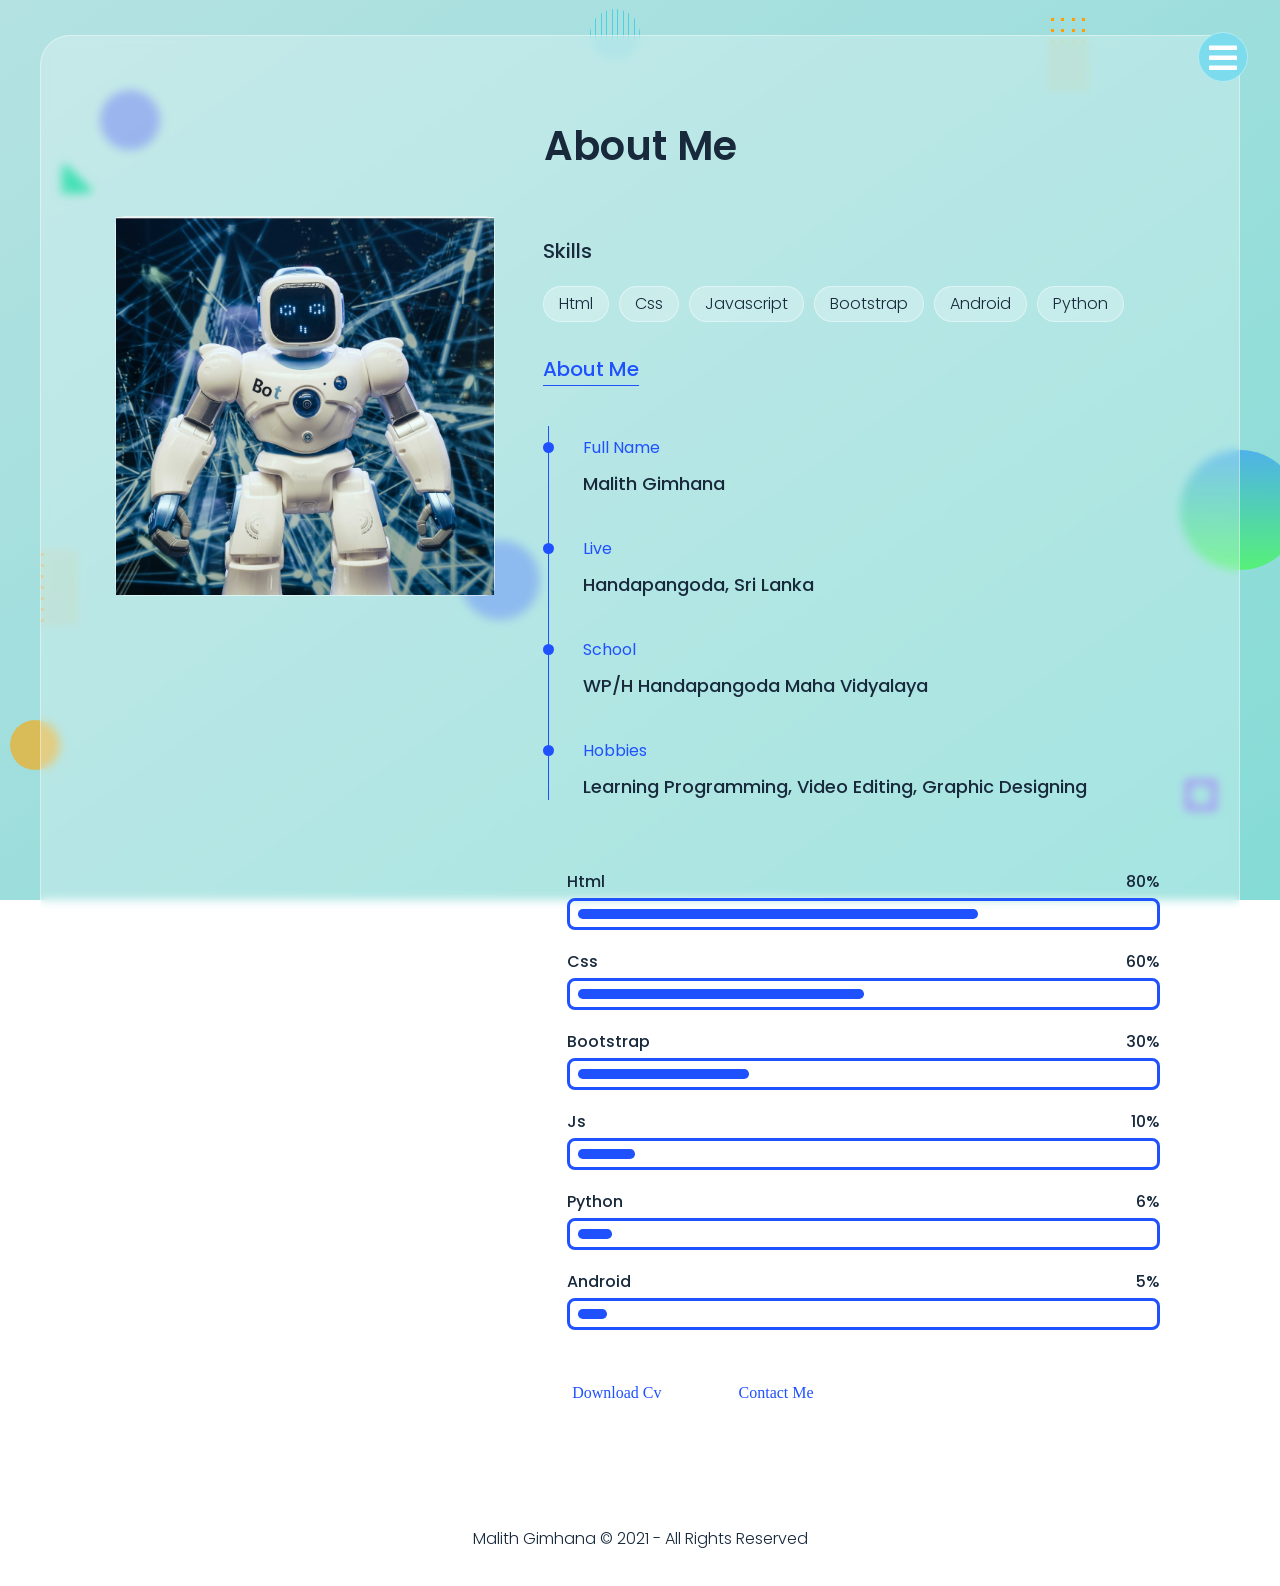
==== about.html @ 2bfb600c "Add files via upload" ====
<!DOCTYPE html>
<html lang="en">
<head>
  <title> Malith Gimhana </title>
  <meta charset="utf-8">
  <meta name="viewport" content="width=device-width, initial-scale=1">
  <link rel="stylesheet" href="css/font-awesome.css">
  <link rel="stylesheet" href="css/style.min.css">
  <link rel="stylesheet" href="https://pro.fontawesome.com/releases/v5.10.0/css/all.css" integrity="sha384-AYmEC3Yw5cVb3ZcuHtOA93w35dYTsvhLPVnYs9eStHfGJvOvKxVfELGroGkvsg+p" crossorigin="anonymous"/>
  <link rel="icon" type="image/png" href="img/favicon.png">


  

</head>
<body>


  <!---Page Loader Start-->
  <div class="page-loader">
    <div></div>
    <div></div>
    <div></div>
  </div>
  <!---Page Loader End-->


  <!---Background Circles Start-->
  <div class="bg-circles">
    <div class="circle-1"></div>
    <div class="circle-2"></div>
    <div class="circle-3"></div>
    <div class="circle-4"></div>
  </div>
  <!---Background Circles End-->
  <!---effects wrap start-->
  <div class="effect-wrap">
    <div class="effect effect-1"></div>
    <div class="effect effect-2">
      <div></div><div></div><div></div><div></div><div></div><div></div><div></div><div></div><div></div><div></div><div></div><div></div><div></div><div></div><div></div><div></div><div></div><div></div><div></div><div></div><div></div><div></div><div></div><div></div><div></div><div></div><div></div><div></div>
    </div>
    <div class="effect effect-3"></div>
    <div class="effect effect-4"></div>
    <div class="effect effect-5">
      <div></div><div></div><div></div><div></div><div></div>
      <div></div><div></div><div></div><div></div><div></div>
    </div>
    <div class="effect effect-6">
      <div></div><div></div><div></div><div></div><div></div><div></div><div></div><div></div><div></div><div></div><div></div><div></div><div></div><div></div><div></div><div></div><div></div><div></div><div></div><div></div><div></div><div></div><div></div><div></div><div></div><div></div><div></div><div></div>
    </div>
  </div>
  <!---effects wrap end-->


  <!----Overlay Start--
  <div class="overlay">

  </div>
    --Overlay End-->

  <!----Main Start ----->
  <div class="main hidden">

    <!--Header Start-->
    <header>
      <div id="menu" class="fas fa-bars"></div>

      <nav class="navbar navi">
        <a href="index.html">home</a>
        <a href="about.html">about</a>
        <a href="portfolio.html">portfolio</a>
        <a href="contact.html">contact</a>
    </nav>


  </header>

    <!--Header End--

    <div id="sideNav">
      <nav>
          <ul>
              <li><a href="#home">Home</a></li>
              <li><a href="#about">About</a></li>
              <li><a href="#portofolio">Portfolio</a></li>  
              <li><a href="#contact">Contact</a></li>
          </ul>
      </nav>
  </div>
  <div id="menuBtn">
      <img src="img/menu.png" id="menu">
  </div>
    


    <!---About Section Start-->
    <section class="about-section sec-padding active" id="about">
      <div class="container">
        <div class="row">
          <div class="section-title">
            <h2>about me</h2>
          </div>
        </div>
        <div class="row">
          <div class="about-img">
            <div class="img-box">
              <img src="img/bot.png" alt="about img">
            </div>
          </div>
          <div class="about-text">
          
            <h3>skills</h3>
            <div class="skills">
              <div class="skills-item">html</div>
              <div class="skills-item">css</div>
              <div class="skills-item">javascript</div>
              <div class="skills-item">bootstrap</div>
              <div class="skills-item">android</div>
              <div class="skills-item">python</div>
            </div>

             <div class="about-tabs">
               <button type="button" class="tab-item active" data-target="#education">about me</button>

             </div>

             <!--Education Start-->
             <div class="tab-content active" id="education">
               <div class="timeline">
                 <div class="timeline-item">
                   <span class="date">Full Name</span>
                   <h4>Malith Gimhana</h4>
                 </div>
                 <div class="timeline-item">
                  <span class="date">Live</span>
                  <h4>Handapangoda, Sri Lanka</h4>
                </div>
                <div class="timeline-item">
                  <span class="date">School</span>
                  <h4>WP/H Handapangoda Maha Vidyalaya</h4>
                </div>
                <div class="timeline-item">
                  <span class="date">Hobbies</span>
                  <h4>Learning Programming, Video Editing, Graphic Designing</h4>
                </div>
                </div>
              </div>
             <!--Education End-->

             <!--Experience Start-->
             <div class="tab-content active" id="experience">
             
              <div class="row">
                <div class="progress">
                  <h3> html <span>80%</span></h3> 
                  <div class="bar"><span></span></div>
               </div>
               <div class="progress">
                   <h3> css <span>60%</span></h3> 
                   <div class="bar"><span></span></div>
               </div>
               <div class="progress">
                <h3> bootstrap <span>30%</span></h3> 
                <div class="bar"><span></span></div>
               </div>
               <div class="progress">
                   <h3> js <span>10%</span></h3> 
                   <div class="bar"><span></span></div>
               </div>
               <div class="progress">
                   <h3> python <span>6%</span></h3> 
                   <div class="bar"><span></span></div>
               </div>
               <div class="progress">
                   <h3> android <span>5%</span></h3> 
                   <div class="bar"><span></span></div>
               </div>
              </div>
            
             </div>
             <!--Experience End-->

             <a href="cv.pdf" target="_blank" class="btn">download cv</a>
             <a href="contact.html" class="btn link-item">contact me</a>

          </div>
        </div>
      </div>
    </section>
    <!---About Section End-->

    <p class="copyright"><a href="https://malithgimhana.tk/">Malith Gimhana</a> © 2021 - All Rights Reserved</p>
  </div>
  
  <!----Main End-->




  <script src="https://code.jquery.com/jquery-3.6.0.js" integrity="sha256-H+K7U5CnXl1h5ywQfKtSj8PCmoN9aaq30gDh27Xc0jk=" crossorigin="anonymous"></script>

  <script type="text/javascript">
    $(document).ready(function(){
      $('.list').click(function(){
        const value = $(this).attr('data-filter');
        if (value == 'all'){
          $('.portofolio-item').show('1000');
        }
        else{
          $('.portofolio-item').not('.'+value).hide('1000')
          $('.portofolio-item').filter('.'+value).show('1000')
        }
      })
      // add active class on selected item
      $('.list').click(function(){
        $(this).addClass('active').siblings().removeClass('active')
      })



    })



    $(document).ready(function(){

$('#menu').click(function(){
    $(this).toggleClass('fa-times');
    $('.navbar').toggleClass('nav-toggle');
});

$(window).on('scroll load',function(){
  $('#menu').removeClass('fa-times');
  $('.navbar').removeClass('nav-toggle');
});



});
  </script>


  
<script src="js/about.min.js"></script>

 <!------------Smooth Scroll js------------>

 <script src="js/smooth-scroll.js"></script>

 <script>
     var scroll = new SmoothScroll('a[href*="#"]');
 </script>
 <script language=JavaScript>
        
  var message="Function Disabled!";
  ///////////////////////////////////
  function clickIE4(){
  if (event.button==2){
  alert(message);
  return false;
  }
  }
  function clickNS4(e){
  if (document.layers||document.getElementById&&!document.all){
  if (e.which==2||e.which==3){
  alert(message);
  return false;
  }
  }
  }
  if (document.layers){
  document.captureEvents(Event.MOUSEDOWN);
  document.onmousedown=clickNS4;
  }
  else if (document.all&&!document.getElementById){
  document.onmousedown=clickIE4;
  }
  document.oncontextmenu=new Function("alert(message);return false")
  // ->
  </script>

</body>
</html>
---- css/style.min.css ----
@import 'style.css';
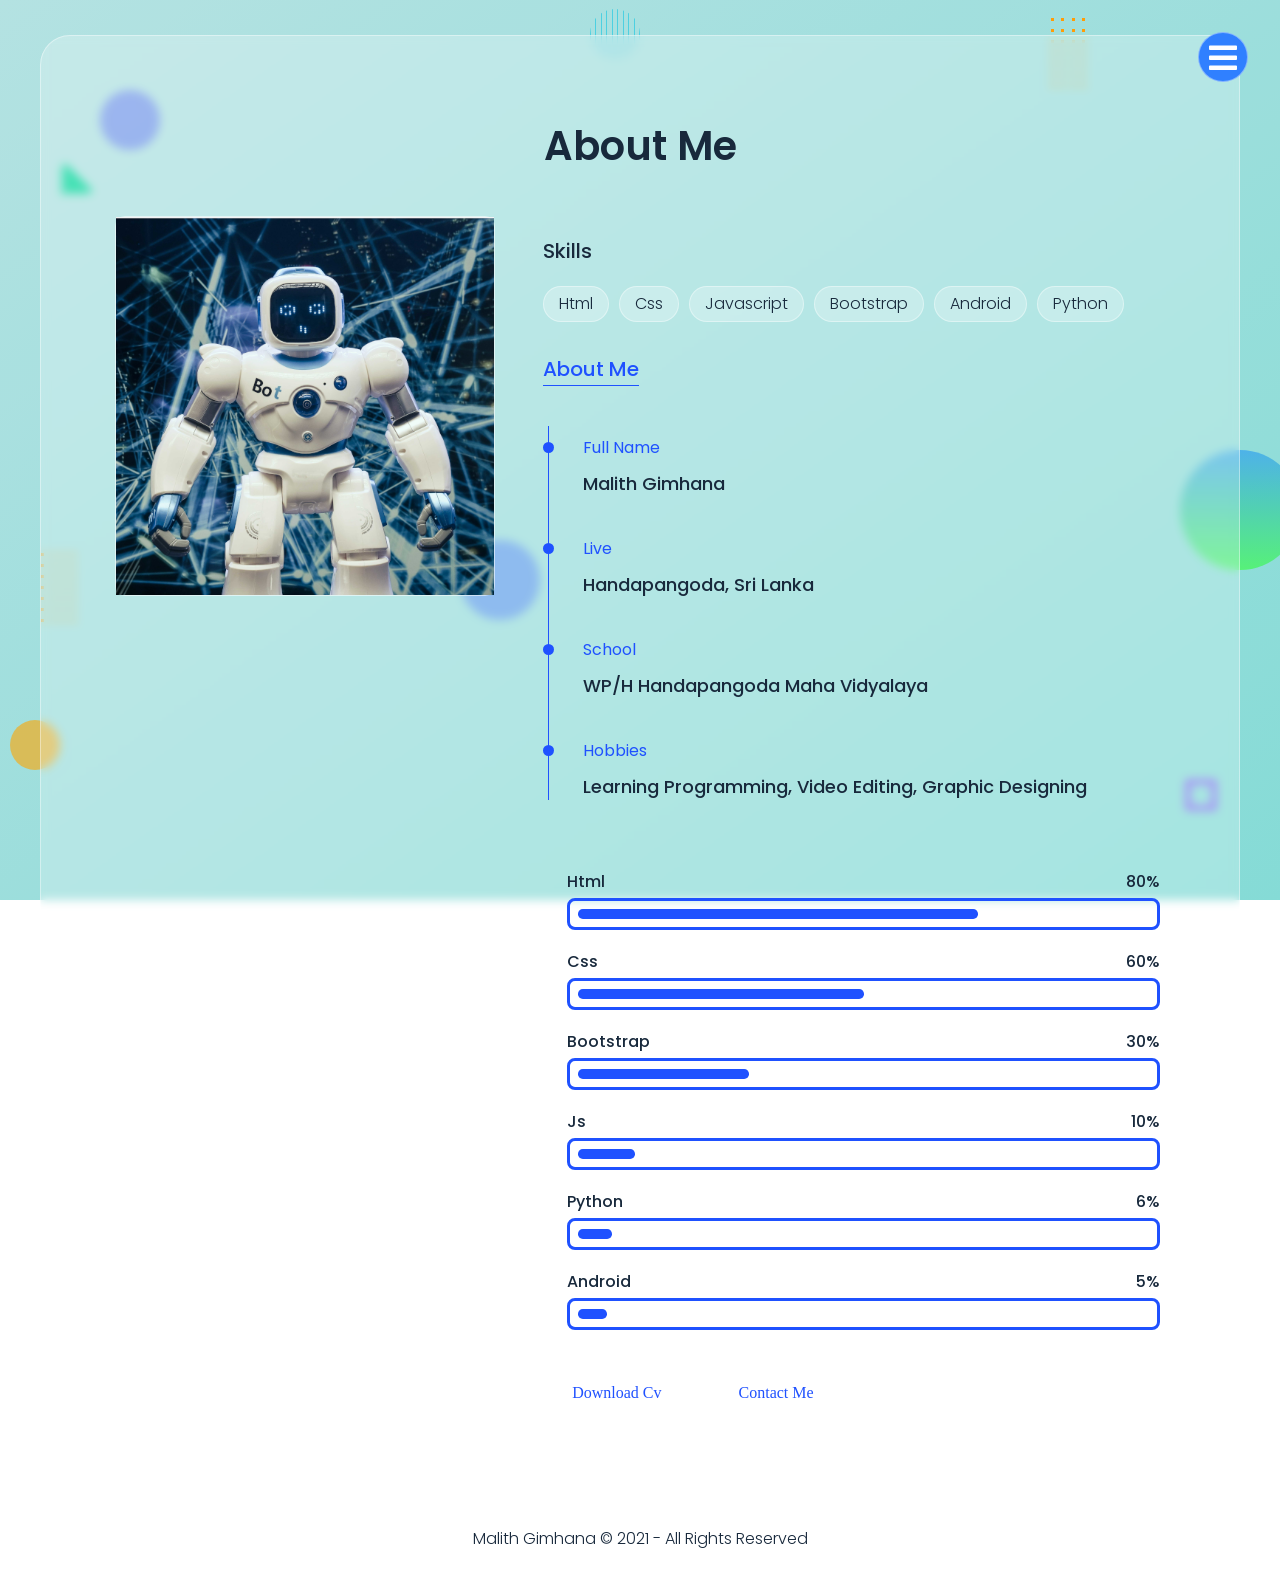
==== commit 91582df3: "Add files via upload" ====
--- a/about.html
+++ b/about.html
@@ -16,227 +16,16 @@
 <body>
 
 
-  <!---Page Loader Start-->
-  <div class="page-loader">
-    <div></div>
-    <div></div>
-    <div></div>
-  </div>
-  <!---Page Loader End-->
-
-
-  <!---Background Circles Start-->
-  <div class="bg-circles">
-    <div class="circle-1"></div>
-    <div class="circle-2"></div>
-    <div class="circle-3"></div>
-    <div class="circle-4"></div>
-  </div>
-  <!---Background Circles End-->
-  <!---effects wrap start-->
-  <div class="effect-wrap">
-    <div class="effect effect-1"></div>
-    <div class="effect effect-2">
-      <div></div><div></div><div></div><div></div><div></div><div></div><div></div><div></div><div></div><div></div><div></div><div></div><div></div><div></div><div></div><div></div><div></div><div></div><div></div><div></div><div></div><div></div><div></div><div></div><div></div><div></div><div></div><div></div>
-    </div>
-    <div class="effect effect-3"></div>
-    <div class="effect effect-4"></div>
-    <div class="effect effect-5">
-      <div></div><div></div><div></div><div></div><div></div>
-      <div></div><div></div><div></div><div></div><div></div>
-    </div>
-    <div class="effect effect-6">
-      <div></div><div></div><div></div><div></div><div></div><div></div><div></div><div></div><div></div><div></div><div></div><div></div><div></div><div></div><div></div><div></div><div></div><div></div><div></div><div></div><div></div><div></div><div></div><div></div><div></div><div></div><div></div><div></div>
-    </div>
-  </div>
-  <!---effects wrap end-->
-
-
-  <!----Overlay Start--
-  <div class="overlay">
-
-  </div>
-    --Overlay End-->
-
-  <!----Main Start ----->
-  <div class="main hidden">
-
-    <!--Header Start-->
-    <header>
-      <div id="menu" class="fas fa-bars"></div>
-
-      <nav class="navbar navi">
-        <a href="index.html">home</a>
-        <a href="about.html">about</a>
-        <a href="portfolio.html">portfolio</a>
-        <a href="contact.html">contact</a>
-    </nav>
-
-
-  </header>
-
-    <!--Header End--
-
-    <div id="sideNav">
-      <nav>
-          <ul>
-              <li><a href="#home">Home</a></li>
-              <li><a href="#about">About</a></li>
-              <li><a href="#portofolio">Portfolio</a></li>  
-              <li><a href="#contact">Contact</a></li>
-          </ul>
-      </nav>
-  </div>
-  <div id="menuBtn">
-      <img src="img/menu.png" id="menu">
-  </div>
-    
-
-
-    <!---About Section Start-->
-    <section class="about-section sec-padding active" id="about">
-      <div class="container">
-        <div class="row">
-          <div class="section-title">
-            <h2>about me</h2>
-          </div>
-        </div>
-        <div class="row">
-          <div class="about-img">
-            <div class="img-box">
-              <img src="img/bot.png" alt="about img">
-            </div>
-          </div>
-          <div class="about-text">
-          
-            <h3>skills</h3>
-            <div class="skills">
-              <div class="skills-item">html</div>
-              <div class="skills-item">css</div>
-              <div class="skills-item">javascript</div>
-              <div class="skills-item">bootstrap</div>
-              <div class="skills-item">android</div>
-              <div class="skills-item">python</div>
-            </div>
-
-             <div class="about-tabs">
-               <button type="button" class="tab-item active" data-target="#education">about me</button>
-
-             </div>
-
-             <!--Education Start-->
-             <div class="tab-content active" id="education">
-               <div class="timeline">
-                 <div class="timeline-item">
-                   <span class="date">Full Name</span>
-                   <h4>Malith Gimhana</h4>
-                 </div>
-                 <div class="timeline-item">
-                  <span class="date">Live</span>
-                  <h4>Handapangoda, Sri Lanka</h4>
-                </div>
-                <div class="timeline-item">
-                  <span class="date">School</span>
-                  <h4>WP/H Handapangoda Maha Vidyalaya</h4>
-                </div>
-                <div class="timeline-item">
-                  <span class="date">Hobbies</span>
-                  <h4>Learning Programming, Video Editing, Graphic Designing</h4>
-                </div>
-                </div>
-              </div>
-             <!--Education End-->
-
-             <!--Experience Start-->
-             <div class="tab-content active" id="experience">
-             
-              <div class="row">
-                <div class="progress">
-                  <h3> html <span>80%</span></h3> 
-                  <div class="bar"><span></span></div>
-               </div>
-               <div class="progress">
-                   <h3> css <span>60%</span></h3> 
-                   <div class="bar"><span></span></div>
-               </div>
-               <div class="progress">
-                <h3> bootstrap <span>30%</span></h3> 
-                <div class="bar"><span></span></div>
-               </div>
-               <div class="progress">
-                   <h3> js <span>10%</span></h3> 
-                   <div class="bar"><span></span></div>
-               </div>
-               <div class="progress">
-                   <h3> python <span>6%</span></h3> 
-                   <div class="bar"><span></span></div>
-               </div>
-               <div class="progress">
-                   <h3> android <span>5%</span></h3> 
-                   <div class="bar"><span></span></div>
-               </div>
-              </div>
-            
-             </div>
-             <!--Experience End-->
-
-             <a href="cv.pdf" target="_blank" class="btn">download cv</a>
-             <a href="contact.html" class="btn link-item">contact me</a>
-
-          </div>
-        </div>
-      </div>
-    </section>
-    <!---About Section End-->
-
-    <p class="copyright"><a href="https://malithgimhana.tk/">Malith Gimhana</a> © 2021 - All Rights Reserved</p>
-  </div>
-  
-  <!----Main End-->
-
-
-
+  <script language="javascript">document.write( unescape( '%3C%21%2D%2D%2D%50%61%67%65%20%4C%6F%61%64%65%72%20%53%74%61%72%74%2D%2D%3E%0A%20%20%3C%64%69%76%20%63%6C%61%73%73%3D%22%70%61%67%65%2D%6C%6F%61%64%65%72%22%3E%0A%20%20%20%20%3C%64%69%76%3E%3C%2F%64%69%76%3E%0A%20%20%20%20%3C%64%69%76%3E%3C%2F%64%69%76%3E%0A%20%20%20%20%3C%64%69%76%3E%3C%2F%64%69%76%3E%0A%20%20%3C%2F%64%69%76%3E%0A%20%20%3C%21%2D%2D%2D%50%61%67%65%20%4C%6F%61%64%65%72%20%45%6E%64%2D%2D%3E%0A%0A%0A%20%20%3C%21%2D%2D%2D%42%61%63%6B%67%72%6F%75%6E%64%20%43%69%72%63%6C%65%73%20%53%74%61%72%74%2D%2D%3E%0A%20%20%3C%64%69%76%20%63%6C%61%73%73%3D%22%62%67%2D%63%69%72%63%6C%65%73%22%3E%0A%20%20%20%20%3C%64%69%76%20%63%6C%61%73%73%3D%22%63%69%72%63%6C%65%2D%31%22%3E%3C%2F%64%69%76%3E%0A%20%20%20%20%3C%64%69%76%20%63%6C%61%73%73%3D%22%63%69%72%63%6C%65%2D%32%22%3E%3C%2F%64%69%76%3E%0A%20%20%20%20%3C%64%69%76%20%63%6C%61%73%73%3D%22%63%69%72%63%6C%65%2D%33%22%3E%3C%2F%64%69%76%3E%0A%20%20%20%20%3C%64%69%76%20%63%6C%61%73%73%3D%22%63%69%72%63%6C%65%2D%34%22%3E%3C%2F%64%69%76%3E%0A%20%20%3C%2F%64%69%76%3E%0A%20%20%3C%21%2D%2D%2D%42%61%63%6B%67%72%6F%75%6E%64%20%43%69%72%63%6C%65%73%20%45%6E%64%2D%2D%3E%0A%20%20%3C%21%2D%2D%2D%65%66%66%65%63%74%73%20%77%72%61%70%20%73%74%61%72%74%2D%2D%3E%0A%20%20%3C%64%69%76%20%63%6C%61%73%73%3D%22%65%66%66%65%63%74%2D%77%72%61%70%22%3E%0A%20%20%20%20%3C%64%69%76%20%63%6C%61%73%73%3D%22%65%66%66%65%63%74%20%65%66%66%65%63%74%2D%31%22%3E%3C%2F%64%69%76%3E%0A%20%20%20%20%3C%64%69%76%20%63%6C%61%73%73%3D%22%65%66%66%65%63%74%20%65%66%66%65%63%74%2D%32%22%3E%0A%20%20%20%20%20%20%3C%64%69%76%3E%3C%2F%64%69%76%3E%3C%64%69%76%3E%3C%2F%64%69%76%3E%3C%64%69%76%3E%3C%2F%64%69%76%3E%3C%64%69%76%3E%3C%2F%64%69%76%3E%3C%64%69%76%3E%3C%2F%64%69%76%3E%3C%64%69%76%3E%3C%2F%64%69%76%3E%3C%64%69%76%3E%3C%2F%64%69%76%3E%3C%64%69%76%3E%3C%2F%64%69%76%3E%3C%64%69%76%3E%3C%2F%64%69%76%3E%3C%64%69%76%3E%3C%2F%64%69%76%3E%3C%64%69%76%3E%3C%2F%64%69%76%3E%3C%64%69%76%3E%3C%2F%64%69%76%3E%3C%64%69%76%3E%3C%2F%64%69%76%3E%3C%64%69%76%3E%3C%2F%64%69%76%3E%3C%64%69%76%3E%3C%2F%64%69%76%3E%3C%64%69%76%3E%3C%2F%64%69%76%3E%3C%64%69%76%3E%3C%2F%64%69%76%3E%3C%64%69%76%3E%3C%2F%64%69%76%3E%3C%64%69%76%3E%3C%2F%64%69%76%3E%3C%64%69%76%3E%3C%2F%64%69%76%3E%3C%64%69%76%3E%3C%2F%64%69%76%3E%3C%64%69%76%3E%3C%2F%64%69%76%3E%3C%64%69%76%3E%3C%2F%64%69%76%3E%3C%64%69%76%3E%3C%2F%64%69%76%3E%3C%64%69%76%3E%3C%2F%64%69%76%3E%3C%64%69%76%3E%3C%2F%64%69%76%3E%3C%64%69%76%3E%3C%2F%64%69%76%3E%3C%64%69%76%3E%3C%2F%64%69%76%3E%0A%20%20%20%20%3C%2F%64%69%76%3E%0A%20%20%20%20%3C%64%69%76%20%63%6C%61%73%73%3D%22%65%66%66%65%63%74%20%65%66%66%65%63%74%2D%33%22%3E%3C%2F%64%69%76%3E%0A%20%20%20%20%3C%64%69%76%20%63%6C%61%73%73%3D%22%65%66%66%65%63%74%20%65%66%66%65%63%74%2D%34%22%3E%3C%2F%64%69%76%3E%0A%20%20%20%20%3C%64%69%76%20%63%6C%61%73%73%3D%22%65%66%66%65%63%74%20%65%66%66%65%63%74%2D%35%22%3E%0A%20%20%20%20%20%20%3C%64%69%76%3E%3C%2F%64%69%76%3E%3C%64%69%76%3E%3C%2F%64%69%76%3E%3C%64%69%76%3E%3C%2F%64%69%76%3E%3C%64%69%76%3E%3C%2F%64%69%76%3E%3C%64%69%76%3E%3C%2F%64%69%76%3E%0A%20%20%20%20%20%20%3C%64%69%76%3E%3C%2F%64%69%76%3E%3C%64%69%76%3E%3C%2F%64%69%76%3E%3C%64%69%76%3E%3C%2F%64%69%76%3E%3C%64%69%76%3E%3C%2F%64%69%76%3E%3C%64%69%76%3E%3C%2F%64%69%76%3E%0A%20%20%20%20%3C%2F%64%69%76%3E%0A%20%20%20%20%3C%64%69%76%20%63%6C%61%73%73%3D%22%65%66%66%65%63%74%20%65%66%66%65%63%74%2D%36%22%3E%0A%20%20%20%20%20%20%3C%64%69%76%3E%3C%2F%64%69%76%3E%3C%64%69%76%3E%3C%2F%64%69%76%3E%3C%64%69%76%3E%3C%2F%64%69%76%3E%3C%64%69%76%3E%3C%2F%64%69%76%3E%3C%64%69%76%3E%3C%2F%64%69%76%3E%3C%64%69%76%3E%3C%2F%64%69%76%3E%3C%64%69%76%3E%3C%2F%64%69%76%3E%3C%64%69%76%3E%3C%2F%64%69%76%3E%3C%64%69%76%3E%3C%2F%64%69%76%3E%3C%64%69%76%3E%3C%2F%64%69%76%3E%3C%64%69%76%3E%3C%2F%64%69%76%3E%3C%64%69%76%3E%3C%2F%64%69%76%3E%3C%64%69%76%3E%3C%2F%64%69%76%3E%3C%64%69%76%3E%3C%2F%64%69%76%3E%3C%64%69%76%3E%3C%2F%64%69%76%3E%3C%64%69%76%3E%3C%2F%64%69%76%3E%3C%64%69%76%3E%3C%2F%64%69%76%3E%3C%64%69%76%3E%3C%2F%64%69%76%3E%3C%64%69%76%3E%3C%2F%64%69%76%3E%3C%64%69%76%3E%3C%2F%64%69%76%3E%3C%64%69%76%3E%3C%2F%64%69%76%3E%3C%64%69%76%3E%3C%2F%64%69%76%3E%3C%64%69%76%3E%3C%2F%64%69%76%3E%3C%64%69%76%3E%3C%2F%64%69%76%3E%3C%64%69%76%3E%3C%2F%64%69%76%3E%3C%64%69%76%3E%3C%2F%64%69%76%3E%3C%64%69%76%3E%3C%2F%64%69%76%3E%3C%64%69%76%3E%3C%2F%64%69%76%3E%0A%20%20%20%20%3C%2F%64%69%76%3E%0A%20%20%3C%2F%64%69%76%3E%0A%20%20%3C%21%2D%2D%2D%65%66%66%65%63%74%73%20%77%72%61%70%20%65%6E%64%2D%2D%3E%0A%0A%0A%20%20%3C%21%2D%2D%2D%2D%4F%76%65%72%6C%61%79%20%53%74%61%72%74%2D%2D%0A%20%20%3C%64%69%76%20%63%6C%61%73%73%3D%22%6F%76%65%72%6C%61%79%22%3E%0A%0A%20%20%3C%2F%64%69%76%3E%0A%20%20%20%20%2D%2D%4F%76%65%72%6C%61%79%20%45%6E%64%2D%2D%3E%0A%0A%20%20%3C%21%2D%2D%2D%2D%4D%61%69%6E%20%53%74%61%72%74%20%2D%2D%2D%2D%2D%3E%0A%20%20%3C%64%69%76%20%63%6C%61%73%73%3D%22%6D%61%69%6E%20%68%69%64%64%65%6E%22%3E%0A%0A%20%20%20%20%3C%21%2D%2D%48%65%61%64%65%72%20%53%74%61%72%74%2D%2D%3E%0A%20%20%20%20%3C%68%65%61%64%65%72%3E%0A%20%20%20%20%20%20%3C%64%69%76%20%69%64%3D%22%6D%65%6E%75%22%20%63%6C%61%73%73%3D%22%66%61%73%20%66%61%2D%62%61%72%73%22%3E%3C%2F%64%69%76%3E%0A%0A%20%20%20%20%20%20%3C%6E%61%76%20%63%6C%61%73%73%3D%22%6E%61%76%62%61%72%20%6E%61%76%69%22%3E%0A%20%20%20%20%20%20%20%20%3C%61%20%68%72%65%66%3D%22%69%6E%64%65%78%2E%68%74%6D%6C%22%3E%68%6F%6D%65%3C%2F%61%3E%0A%20%20%20%20%20%20%20%20%3C%61%20%68%72%65%66%3D%22%61%62%6F%75%74%2E%68%74%6D%6C%22%3E%61%62%6F%75%74%3C%2F%61%3E%0A%20%20%20%20%20%20%20%20%3C%61%20%68%72%65%66%3D%22%70%6F%72%74%66%6F%6C%69%6F%2E%68%74%6D%6C%22%3E%70%6F%72%74%66%6F%6C%69%6F%3C%2F%61%3E%0A%20%20%20%20%20%20%20%20%3C%61%20%68%72%65%66%3D%22%63%6F%6E%74%61%63%74%2E%68%74%6D%6C%22%3E%63%6F%6E%74%61%63%74%3C%2F%61%3E%0A%20%20%20%20%3C%2F%6E%61%76%3E%0A%0A%0A%20%20%3C%2F%68%65%61%64%65%72%3E%0A%0A%20%20%20%20%3C%21%2D%2D%48%65%61%64%65%72%20%45%6E%64%2D%2D%0A%0A%20%20%20%20%3C%64%69%76%20%69%64%3D%22%73%69%64%65%4E%61%76%22%3E%0A%20%20%20%20%20%20%3C%6E%61%76%3E%0A%20%20%20%20%20%20%20%20%20%20%3C%75%6C%3E%0A%20%20%20%20%20%20%20%20%20%20%20%20%20%20%3C%6C%69%3E%3C%61%20%68%72%65%66%3D%22%23%68%6F%6D%65%22%3E%48%6F%6D%65%3C%2F%61%3E%3C%2F%6C%69%3E%0A%20%20%20%20%20%20%20%20%20%20%20%20%20%20%3C%6C%69%3E%3C%61%20%68%72%65%66%3D%22%23%61%62%6F%75%74%22%3E%41%62%6F%75%74%3C%2F%61%3E%3C%2F%6C%69%3E%0A%20%20%20%20%20%20%20%20%20%20%20%20%20%20%3C%6C%69%3E%3C%61%20%68%72%65%66%3D%22%23%70%6F%72%74%6F%66%6F%6C%69%6F%22%3E%50%6F%72%74%66%6F%6C%69%6F%3C%2F%61%3E%3C%2F%6C%69%3E%20%20%0A%20%20%20%20%20%20%20%20%20%20%20%20%20%20%3C%6C%69%3E%3C%61%20%68%72%65%66%3D%22%23%63%6F%6E%74%61%63%74%22%3E%43%6F%6E%74%61%63%74%3C%2F%61%3E%3C%2F%6C%69%3E%0A%20%20%20%20%20%20%20%20%20%20%3C%2F%75%6C%3E%0A%20%20%20%20%20%20%3C%2F%6E%61%76%3E%0A%20%20%3C%2F%64%69%76%3E%0A%20%20%3C%64%69%76%20%69%64%3D%22%6D%65%6E%75%42%74%6E%22%3E%0A%20%20%20%20%20%20%3C%69%6D%67%20%73%72%63%3D%22%69%6D%67%2F%6D%65%6E%75%2E%70%6E%67%22%20%69%64%3D%22%6D%65%6E%75%22%3E%0A%20%20%3C%2F%64%69%76%3E%0A%20%20%20%20%0A%0A%0A%20%20%20%20%3C%21%2D%2D%2D%41%62%6F%75%74%20%53%65%63%74%69%6F%6E%20%53%74%61%72%74%2D%2D%3E%0A%20%20%20%20%3C%73%65%63%74%69%6F%6E%20%63%6C%61%73%73%3D%22%61%62%6F%75%74%2D%73%65%63%74%69%6F%6E%20%73%65%63%2D%70%61%64%64%69%6E%67%20%61%63%74%69%76%65%22%20%69%64%3D%22%61%62%6F%75%74%22%3E%0A%20%20%20%20%20%20%3C%64%69%76%20%63%6C%61%73%73%3D%22%63%6F%6E%74%61%69%6E%65%72%22%3E%0A%20%20%20%20%20%20%20%20%3C%64%69%76%20%63%6C%61%73%73%3D%22%72%6F%77%22%3E%0A%20%20%20%20%20%20%20%20%20%20%3C%64%69%76%20%63%6C%61%73%73%3D%22%73%65%63%74%69%6F%6E%2D%74%69%74%6C%65%22%3E%0A%20%20%20%20%20%20%20%20%20%20%20%20%3C%68%32%3E%61%62%6F%75%74%20%6D%65%3C%2F%68%32%3E%0A%20%20%20%20%20%20%20%20%20%20%3C%2F%64%69%76%3E%0A%20%20%20%20%20%20%20%20%3C%2F%64%69%76%3E%0A%20%20%20%20%20%20%20%20%3C%64%69%76%20%63%6C%61%73%73%3D%22%72%6F%77%22%3E%0A%20%20%20%20%20%20%20%20%20%20%3C%64%69%76%20%63%6C%61%73%73%3D%22%61%62%6F%75%74%2D%69%6D%67%22%3E%0A%20%20%20%20%20%20%20%20%20%20%20%20%3C%64%69%76%20%63%6C%61%73%73%3D%22%69%6D%67%2D%62%6F%78%22%3E%0A%20%20%20%20%20%20%20%20%20%20%20%20%20%20%3C%69%6D%67%20%73%72%63%3D%22%69%6D%67%2F%62%6F%74%2E%70%6E%67%22%20%61%6C%74%3D%22%61%62%6F%75%74%20%69%6D%67%22%3E%0A%20%20%20%20%20%20%20%20%20%20%20%20%3C%2F%64%69%76%3E%0A%20%20%20%20%20%20%20%20%20%20%3C%2F%64%69%76%3E%0A%20%20%20%20%20%20%20%20%20%20%3C%64%69%76%20%63%6C%61%73%73%3D%22%61%62%6F%75%74%2D%74%65%78%74%22%3E%0A%20%20%20%20%20%20%20%20%20%20%0A%20%20%20%20%20%20%20%20%20%20%20%20%3C%68%33%3E%73%6B%69%6C%6C%73%3C%2F%68%33%3E%0A%20%20%20%20%20%20%20%20%20%20%20%20%3C%64%69%76%20%63%6C%61%73%73%3D%22%73%6B%69%6C%6C%73%22%3E%0A%20%20%20%20%20%20%20%20%20%20%20%20%20%20%3C%64%69%76%20%63%6C%61%73%73%3D%22%73%6B%69%6C%6C%73%2D%69%74%65%6D%22%3E%68%74%6D%6C%3C%2F%64%69%76%3E%0A%20%20%20%20%20%20%20%20%20%20%20%20%20%20%3C%64%69%76%20%63%6C%61%73%73%3D%22%73%6B%69%6C%6C%73%2D%69%74%65%6D%22%3E%63%73%73%3C%2F%64%69%76%3E%0A%20%20%20%20%20%20%20%20%20%20%20%20%20%20%3C%64%69%76%20%63%6C%61%73%73%3D%22%73%6B%69%6C%6C%73%2D%69%74%65%6D%22%3E%6A%61%76%61%73%63%72%69%70%74%3C%2F%64%69%76%3E%0A%20%20%20%20%20%20%20%20%20%20%20%20%20%20%3C%64%69%76%20%63%6C%61%73%73%3D%22%73%6B%69%6C%6C%73%2D%69%74%65%6D%22%3E%62%6F%6F%74%73%74%72%61%70%3C%2F%64%69%76%3E%0A%20%20%20%20%20%20%20%20%20%20%20%20%20%20%3C%64%69%76%20%63%6C%61%73%73%3D%22%73%6B%69%6C%6C%73%2D%69%74%65%6D%22%3E%61%6E%64%72%6F%69%64%3C%2F%64%69%76%3E%0A%20%20%20%20%20%20%20%20%20%20%20%20%20%20%3C%64%69%76%20%63%6C%61%73%73%3D%22%73%6B%69%6C%6C%73%2D%69%74%65%6D%22%3E%70%79%74%68%6F%6E%3C%2F%64%69%76%3E%0A%20%20%20%20%20%20%20%20%20%20%20%20%3C%2F%64%69%76%3E%0A%0A%20%20%20%20%20%20%20%20%20%20%20%20%20%3C%64%69%76%20%63%6C%61%73%73%3D%22%61%62%6F%75%74%2D%74%61%62%73%22%3E%0A%20%20%20%20%20%20%20%20%20%20%20%20%20%20%20%3C%62%75%74%74%6F%6E%20%74%79%70%65%3D%22%62%75%74%74%6F%6E%22%20%63%6C%61%73%73%3D%22%74%61%62%2D%69%74%65%6D%20%61%63%74%69%76%65%22%20%64%61%74%61%2D%74%61%72%67%65%74%3D%22%23%65%64%75%63%61%74%69%6F%6E%22%3E%61%62%6F%75%74%20%6D%65%3C%2F%62%75%74%74%6F%6E%3E%0A%0A%20%20%20%20%20%20%20%20%20%20%20%20%20%3C%2F%64%69%76%3E%0A%0A%20%20%20%20%20%20%20%20%20%20%20%20%20%3C%21%2D%2D%45%64%75%63%61%74%69%6F%6E%20%53%74%61%72%74%2D%2D%3E%0A%20%20%20%20%20%20%20%20%20%20%20%20%20%3C%64%69%76%20%63%6C%61%73%73%3D%22%74%61%62%2D%63%6F%6E%74%65%6E%74%20%61%63%74%69%76%65%22%20%69%64%3D%22%65%64%75%63%61%74%69%6F%6E%22%3E%0A%20%20%20%20%20%20%20%20%20%20%20%20%20%20%20%3C%64%69%76%20%63%6C%61%73%73%3D%22%74%69%6D%65%6C%69%6E%65%22%3E%0A%20%20%20%20%20%20%20%20%20%20%20%20%20%20%20%20%20%3C%64%69%76%20%63%6C%61%73%73%3D%22%74%69%6D%65%6C%69%6E%65%2D%69%74%65%6D%22%3E%0A%20%20%20%20%20%20%20%20%20%20%20%20%20%20%20%20%20%20%20%3C%73%70%61%6E%20%63%6C%61%73%73%3D%22%64%61%74%65%22%3E%46%75%6C%6C%20%4E%61%6D%65%3C%2F%73%70%61%6E%3E%0A%20%20%20%20%20%20%20%20%20%20%20%20%20%20%20%20%20%20%20%3C%68%34%3E%4D%61%6C%69%74%68%20%47%69%6D%68%61%6E%61%3C%2F%68%34%3E%0A%20%20%20%20%20%20%20%20%20%20%20%20%20%20%20%20%20%3C%2F%64%69%76%3E%0A%20%20%20%20%20%20%20%20%20%20%20%20%20%20%20%20%20%3C%64%69%76%20%63%6C%61%73%73%3D%22%74%69%6D%65%6C%69%6E%65%2D%69%74%65%6D%22%3E%0A%20%20%20%20%20%20%20%20%20%20%20%20%20%20%20%20%20%20%3C%73%70%61%6E%20%63%6C%61%73%73%3D%22%64%61%74%65%22%3E%4C%69%76%65%3C%2F%73%70%61%6E%3E%0A%20%20%20%20%20%20%20%20%20%20%20%20%20%20%20%20%20%20%3C%68%34%3E%48%61%6E%64%61%70%61%6E%67%6F%64%61%2C%20%53%72%69%20%4C%61%6E%6B%61%3C%2F%68%34%3E%0A%20%20%20%20%20%20%20%20%20%20%20%20%20%20%20%20%3C%2F%64%69%76%3E%0A%20%20%20%20%20%20%20%20%20%20%20%20%20%20%20%20%3C%64%69%76%20%63%6C%61%73%73%3D%22%74%69%6D%65%6C%69%6E%65%2D%69%74%65%6D%22%3E%0A%20%20%20%20%20%20%20%20%20%20%20%20%20%20%20%20%20%20%3C%73%70%61%6E%20%63%6C%61%73%73%3D%22%64%61%74%65%22%3E%53%63%68%6F%6F%6C%3C%2F%73%70%61%6E%3E%0A%20%20%20%20%20%20%20%20%20%20%20%20%20%20%20%20%20%20%3C%68%34%3E%57%50%2F%48%20%48%61%6E%64%61%70%61%6E%67%6F%64%61%20%4D%61%68%61%20%56%69%64%79%61%6C%61%79%61%3C%2F%68%34%3E%0A%20%20%20%20%20%20%20%20%20%20%20%20%20%20%20%20%3C%2F%64%69%76%3E%0A%20%20%20%20%20%20%20%20%20%20%20%20%20%20%20%20%3C%64%69%76%20%63%6C%61%73%73%3D%22%74%69%6D%65%6C%69%6E%65%2D%69%74%65%6D%22%3E%0A%20%20%20%20%20%20%20%20%20%20%20%20%20%20%20%20%20%20%3C%73%70%61%6E%20%63%6C%61%73%73%3D%22%64%61%74%65%22%3E%48%6F%62%62%69%65%73%3C%2F%73%70%61%6E%3E%0A%20%20%20%20%20%20%20%20%20%20%20%20%20%20%20%20%20%20%3C%68%34%3E%4C%65%61%72%6E%69%6E%67%20%50%72%6F%67%72%61%6D%6D%69%6E%67%2C%20%56%69%64%65%6F%20%45%64%69%74%69%6E%67%2C%20%47%72%61%70%68%69%63%20%44%65%73%69%67%6E%69%6E%67%3C%2F%68%34%3E%0A%20%20%20%20%20%20%20%20%20%20%20%20%20%20%20%20%3C%2F%64%69%76%3E%0A%20%20%20%20%20%20%20%20%20%20%20%20%20%20%20%20%3C%2F%64%69%76%3E%0A%20%20%20%20%20%20%20%20%20%20%20%20%20%20%3C%2F%64%69%76%3E%0A%20%20%20%20%20%20%20%20%20%20%20%20%20%3C%21%2D%2D%45%64%75%63%61%74%69%6F%6E%20%45%6E%64%2D%2D%3E%0A%0A%20%20%20%20%20%20%20%20%20%20%20%20%20%3C%21%2D%2D%45%78%70%65%72%69%65%6E%63%65%20%53%74%61%72%74%2D%2D%3E%0A%20%20%20%20%20%20%20%20%20%20%20%20%20%3C%64%69%76%20%63%6C%61%73%73%3D%22%74%61%62%2D%63%6F%6E%74%65%6E%74%20%61%63%74%69%76%65%22%20%69%64%3D%22%65%78%70%65%72%69%65%6E%63%65%22%3E%0A%20%20%20%20%20%20%20%20%20%20%20%20%20%0A%20%20%20%20%20%20%20%20%20%20%20%20%20%20%3C%64%69%76%20%63%6C%61%73%73%3D%22%72%6F%77%22%3E%0A%20%20%20%20%20%20%20%20%20%20%20%20%20%20%20%20%3C%64%69%76%20%63%6C%61%73%73%3D%22%70%72%6F%67%72%65%73%73%22%3E%0A%20%20%20%20%20%20%20%20%20%20%20%20%20%20%20%20%20%20%3C%68%33%3E%20%68%74%6D%6C%20%3C%73%70%61%6E%3E%38%30%25%3C%2F%73%70%61%6E%3E%3C%2F%68%33%3E%20%0A%20%20%20%20%20%20%20%20%20%20%20%20%20%20%20%20%20%20%3C%64%69%76%20%63%6C%61%73%73%3D%22%62%61%72%22%3E%3C%73%70%61%6E%3E%3C%2F%73%70%61%6E%3E%3C%2F%64%69%76%3E%0A%20%20%20%20%20%20%20%20%20%20%20%20%20%20%20%3C%2F%64%69%76%3E%0A%20%20%20%20%20%20%20%20%20%20%20%20%20%20%20%3C%64%69%76%20%63%6C%61%73%73%3D%22%70%72%6F%67%72%65%73%73%22%3E%0A%20%20%20%20%20%20%20%20%20%20%20%20%20%20%20%20%20%20%20%3C%68%33%3E%20%63%73%73%20%3C%73%70%61%6E%3E%36%30%25%3C%2F%73%70%61%6E%3E%3C%2F%68%33%3E%20%0A%20%20%20%20%20%20%20%20%20%20%20%20%20%20%20%20%20%20%20%3C%64%69%76%20%63%6C%61%73%73%3D%22%62%61%72%22%3E%3C%73%70%61%6E%3E%3C%2F%73%70%61%6E%3E%3C%2F%64%69%76%3E%0A%20%20%20%20%20%20%20%20%20%20%20%20%20%20%20%3C%2F%64%69%76%3E%0A%20%20%20%20%20%20%20%20%20%20%20%20%20%20%20%3C%64%69%76%20%63%6C%61%73%73%3D%22%70%72%6F%67%72%65%73%73%22%3E%0A%20%20%20%20%20%20%20%20%20%20%20%20%20%20%20%20%3C%68%33%3E%20%62%6F%6F%74%73%74%72%61%70%20%3C%73%70%61%6E%3E%33%30%25%3C%2F%73%70%61%6E%3E%3C%2F%68%33%3E%20%0A%20%20%20%20%20%20%20%20%20%20%20%20%20%20%20%20%3C%64%69%76%20%63%6C%61%73%73%3D%22%62%61%72%22%3E%3C%73%70%61%6E%3E%3C%2F%73%70%61%6E%3E%3C%2F%64%69%76%3E%0A%20%20%20%20%20%20%20%20%20%20%20%20%20%20%20%3C%2F%64%69%76%3E%0A%20%20%20%20%20%20%20%20%20%20%20%20%20%20%20%3C%64%69%76%20%63%6C%61%73%73%3D%22%70%72%6F%67%72%65%73%73%22%3E%0A%20%20%20%20%20%20%20%20%20%20%20%20%20%20%20%20%20%20%20%3C%68%33%3E%20%6A%73%20%3C%73%70%61%6E%3E%31%30%25%3C%2F%73%70%61%6E%3E%3C%2F%68%33%3E%20%0A%20%20%20%20%20%20%20%20%20%20%20%20%20%20%20%20%20%20%20%3C%64%69%76%20%63%6C%61%73%73%3D%22%62%61%72%22%3E%3C%73%70%61%6E%3E%3C%2F%73%70%61%6E%3E%3C%2F%64%69%76%3E%0A%20%20%20%20%20%20%20%20%20%20%20%20%20%20%20%3C%2F%64%69%76%3E%0A%20%20%20%20%20%20%20%20%20%20%20%20%20%20%20%3C%64%69%76%20%63%6C%61%73%73%3D%22%70%72%6F%67%72%65%73%73%22%3E%0A%20%20%20%20%20%20%20%20%20%20%20%20%20%20%20%20%20%20%20%3C%68%33%3E%20%70%79%74%68%6F%6E%20%3C%73%70%61%6E%3E%36%25%3C%2F%73%70%61%6E%3E%3C%2F%68%33%3E%20%0A%20%20%20%20%20%20%20%20%20%20%20%20%20%20%20%20%20%20%20%3C%64%69%76%20%63%6C%61%73%73%3D%22%62%61%72%22%3E%3C%73%70%61%6E%3E%3C%2F%73%70%61%6E%3E%3C%2F%64%69%76%3E%0A%20%20%20%20%20%20%20%20%20%20%20%20%20%20%20%3C%2F%64%69%76%3E%0A%20%20%20%20%20%20%20%20%20%20%20%20%20%20%20%3C%64%69%76%20%63%6C%61%73%73%3D%22%70%72%6F%67%72%65%73%73%22%3E%0A%20%20%20%20%20%20%20%20%20%20%20%20%20%20%20%20%20%20%20%3C%68%33%3E%20%61%6E%64%72%6F%69%64%20%3C%73%70%61%6E%3E%35%25%3C%2F%73%70%61%6E%3E%3C%2F%68%33%3E%20%0A%20%20%20%20%20%20%20%20%20%20%20%20%20%20%20%20%20%20%20%3C%64%69%76%20%63%6C%61%73%73%3D%22%62%61%72%22%3E%3C%73%70%61%6E%3E%3C%2F%73%70%61%6E%3E%3C%2F%64%69%76%3E%0A%20%20%20%20%20%20%20%20%20%20%20%20%20%20%20%3C%2F%64%69%76%3E%0A%20%20%20%20%20%20%20%20%20%20%20%20%20%20%3C%2F%64%69%76%3E%0A%20%20%20%20%20%20%20%20%20%20%20%20%0A%20%20%20%20%20%20%20%20%20%20%20%20%20%3C%2F%64%69%76%3E%0A%20%20%20%20%20%20%20%20%20%20%20%20%20%3C%21%2D%2D%45%78%70%65%72%69%65%6E%63%65%20%45%6E%64%2D%2D%3E%0A%0A%20%20%20%20%20%20%20%20%20%20%20%20%20%3C%61%20%68%72%65%66%3D%22%63%76%2E%70%64%66%22%20%74%61%72%67%65%74%3D%22%5F%62%6C%61%6E%6B%22%20%63%6C%61%73%73%3D%22%62%74%6E%22%3E%64%6F%77%6E%6C%6F%61%64%20%63%76%3C%2F%61%3E%0A%20%20%20%20%20%20%20%20%20%20%20%20%20%3C%61%20%68%72%65%66%3D%22%63%6F%6E%74%61%63%74%2E%68%74%6D%6C%22%20%63%6C%61%73%73%3D%22%62%74%6E%20%6C%69%6E%6B%2D%69%74%65%6D%22%3E%63%6F%6E%74%61%63%74%20%6D%65%3C%2F%61%3E%0A%0A%20%20%20%20%20%20%20%20%20%20%3C%2F%64%69%76%3E%0A%20%20%20%20%20%20%20%20%3C%2F%64%69%76%3E%0A%20%20%20%20%20%20%3C%2F%64%69%76%3E%0A%20%20%20%20%3C%2F%73%65%63%74%69%6F%6E%3E%0A%20%20%20%20%3C%21%2D%2D%2D%41%62%6F%75%74%20%53%65%63%74%69%6F%6E%20%45%6E%64%2D%2D%3E%0A%0A%20%20%20%20%3C%70%20%63%6C%61%73%73%3D%22%63%6F%70%79%72%69%67%68%74%22%3E%3C%61%20%68%72%65%66%3D%22%68%74%74%70%73%3A%2F%2F%6D%61%6C%69%74%68%67%69%6D%68%61%6E%61%2E%74%6B%2F%22%3E%4D%61%6C%69%74%68%20%47%69%6D%68%61%6E%61%3C%2F%61%3E%20%A9%20%32%30%32%31%20%2D%20%41%6C%6C%20%52%69%67%68%74%73%20%52%65%73%65%72%76%65%64%3C%2F%70%3E%0A%20%20%3C%2F%64%69%76%3E%0A%20%20%0A%20%20%3C%21%2D%2D%2D%2D%4D%61%69%6E%20%45%6E%64%2D%2D%3E%0A%0A%0A' ))</script>
 
   <script src="https://code.jquery.com/jquery-3.6.0.js" integrity="sha256-H+K7U5CnXl1h5ywQfKtSj8PCmoN9aaq30gDh27Xc0jk=" crossorigin="anonymous"></script>
 
   <script type="text/javascript">
-    $(document).ready(function(){
-      $('.list').click(function(){
-        const value = $(this).attr('data-filter');
-        if (value == 'all'){
-          $('.portofolio-item').show('1000');
-        }
-        else{
-          $('.portofolio-item').not('.'+value).hide('1000')
-          $('.portofolio-item').filter('.'+value).show('1000')
-        }
-      })
-      // add active class on selected item
-      $('.list').click(function(){
-        $(this).addClass('active').siblings().removeClass('active')
-      })
 
 
-
-    })
+var _0x42fe=["\x66\x61\x2D\x74\x69\x6D\x65\x73","\x74\x6F\x67\x67\x6C\x65\x43\x6C\x61\x73\x73","\x6E\x61\x76\x2D\x74\x6F\x67\x67\x6C\x65","\x2E\x6E\x61\x76\x62\x61\x72","\x63\x6C\x69\x63\x6B","\x23\x6D\x65\x6E\x75","\x73\x63\x72\x6F\x6C\x6C\x20\x6C\x6F\x61\x64","\x72\x65\x6D\x6F\x76\x65\x43\x6C\x61\x73\x73","\x6F\x6E","\x72\x65\x61\x64\x79"];$(document)[_0x42fe[9]](function(){$(_0x42fe[5])[_0x42fe[4]](function(){$(this)[_0x42fe[1]](_0x42fe[0]);$(_0x42fe[3])[_0x42fe[1]](_0x42fe[2])});$(window)[_0x42fe[8]](_0x42fe[6],function(){$(_0x42fe[5])[_0x42fe[7]](_0x42fe[0]);$(_0x42fe[3])[_0x42fe[7]](_0x42fe[2])})})
 
 
-
-    $(document).ready(function(){
-
-$('#menu').click(function(){
-    $(this).toggleClass('fa-times');
-    $('.navbar').toggleClass('nav-toggle');
-});
-
-$(window).on('scroll load',function(){
-  $('#menu').removeClass('fa-times');
-  $('.navbar').removeClass('nav-toggle');
-});
-
-
-
-});
   </script>
 
 
@@ -250,34 +39,11 @@
  <script>
      var scroll = new SmoothScroll('a[href*="#"]');
  </script>
- <script language=JavaScript>
+
+<script language=JavaScript>
         
-  var message="Function Disabled!";
-  ///////////////////////////////////
-  function clickIE4(){
-  if (event.button==2){
-  alert(message);
-  return false;
-  }
-  }
-  function clickNS4(e){
-  if (document.layers||document.getElementById&&!document.all){
-  if (e.which==2||e.which==3){
-  alert(message);
-  return false;
-  }
-  }
-  }
-  if (document.layers){
-  document.captureEvents(Event.MOUSEDOWN);
-  document.onmousedown=clickNS4;
-  }
-  else if (document.all&&!document.getElementById){
-  document.onmousedown=clickIE4;
-  }
-  document.oncontextmenu=new Function("alert(message);return false")
-  // ->
-  </script>
+  var _0x9810=["\x46\x75\x6E\x63\x74\x69\x6F\x6E\x20\x44\x69\x73\x61\x62\x6C\x65\x64\x21","\x62\x75\x74\x74\x6F\x6E","\x6C\x61\x79\x65\x72\x73","\x67\x65\x74\x45\x6C\x65\x6D\x65\x6E\x74\x42\x79\x49\x64","\x61\x6C\x6C","\x77\x68\x69\x63\x68","\x63\x61\x70\x74\x75\x72\x65\x45\x76\x65\x6E\x74\x73","\x6F\x6E\x6D\x6F\x75\x73\x65\x64\x6F\x77\x6E","\x6F\x6E\x63\x6F\x6E\x74\x65\x78\x74\x6D\x65\x6E\x75","\x61\x6C\x65\x72\x74\x28\x6D\x65\x73\x73\x61\x67\x65\x29\x3B\x72\x65\x74\x75\x72\x6E\x20\x66\x61\x6C\x73\x65"];var message=_0x9810[0];function clickIE4(){if(event[_0x9810[1]]== 2){alert(message);return false}}function clickNS4(_0xf738x4){if(document[_0x9810[2]]|| document[_0x9810[3]]&&  !document[_0x9810[4]]){if(_0xf738x4[_0x9810[5]]== 2|| _0xf738x4[_0x9810[5]]== 3){alert(message);return false}}}if(document[_0x9810[2]]){document[_0x9810[6]](Event.MOUSEDOWN);document[_0x9810[7]]= clickNS4}else {if(document[_0x9810[4]]&&  !document[_0x9810[3]]){document[_0x9810[7]]= clickIE4}};document[_0x9810[8]]=  new Function(_0x9810[9])
+</script>
 
 </body>
 </html>
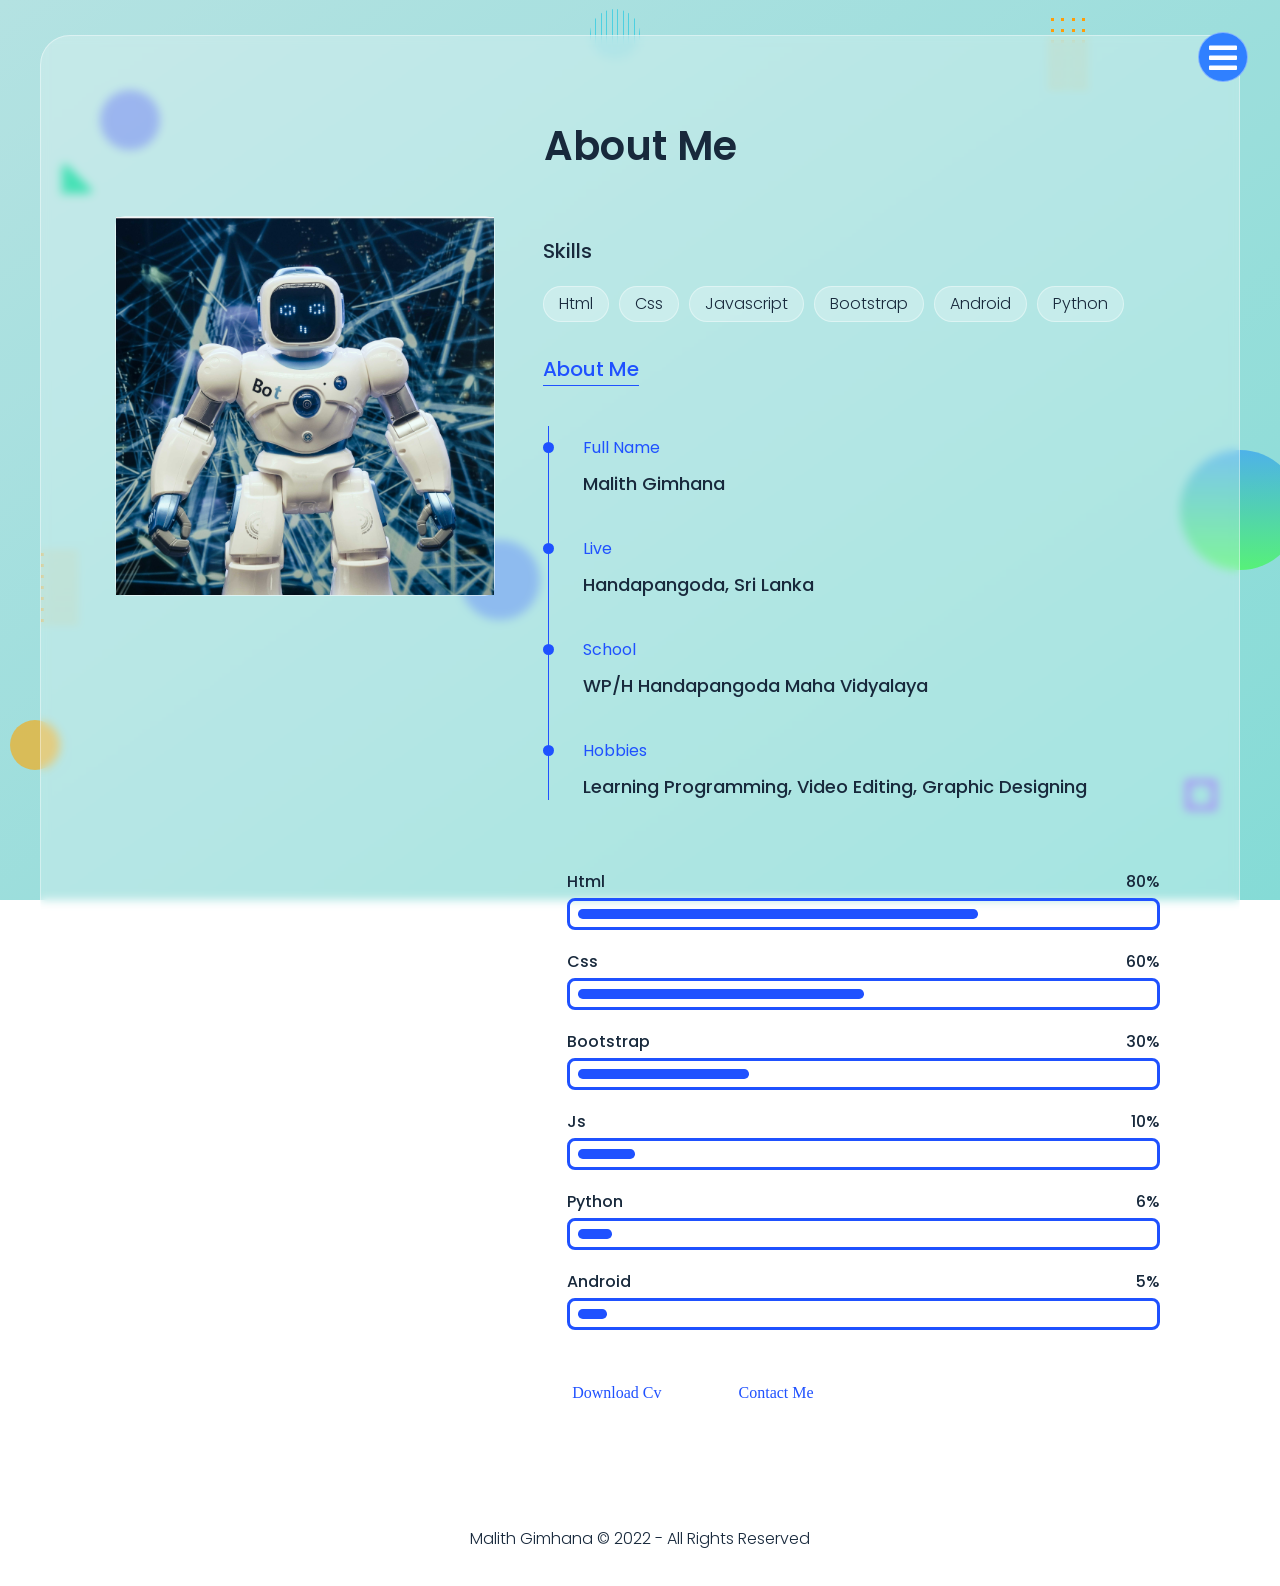
==== commit f7190591: "Update about.html" ====
--- a/about.html
+++ b/about.html
@@ -16,7 +16,7 @@
 <body>
 
 
-  <script language="javascript">document.write( unescape( '%3C%21%2D%2D%2D%50%61%67%65%20%4C%6F%61%64%65%72%20%53%74%61%72%74%2D%2D%3E%0A%20%20%3C%64%69%76%20%63%6C%61%73%73%3D%22%70%61%67%65%2D%6C%6F%61%64%65%72%22%3E%0A%20%20%20%20%3C%64%69%76%3E%3C%2F%64%69%76%3E%0A%20%20%20%20%3C%64%69%76%3E%3C%2F%64%69%76%3E%0A%20%20%20%20%3C%64%69%76%3E%3C%2F%64%69%76%3E%0A%20%20%3C%2F%64%69%76%3E%0A%20%20%3C%21%2D%2D%2D%50%61%67%65%20%4C%6F%61%64%65%72%20%45%6E%64%2D%2D%3E%0A%0A%0A%20%20%3C%21%2D%2D%2D%42%61%63%6B%67%72%6F%75%6E%64%20%43%69%72%63%6C%65%73%20%53%74%61%72%74%2D%2D%3E%0A%20%20%3C%64%69%76%20%63%6C%61%73%73%3D%22%62%67%2D%63%69%72%63%6C%65%73%22%3E%0A%20%20%20%20%3C%64%69%76%20%63%6C%61%73%73%3D%22%63%69%72%63%6C%65%2D%31%22%3E%3C%2F%64%69%76%3E%0A%20%20%20%20%3C%64%69%76%20%63%6C%61%73%73%3D%22%63%69%72%63%6C%65%2D%32%22%3E%3C%2F%64%69%76%3E%0A%20%20%20%20%3C%64%69%76%20%63%6C%61%73%73%3D%22%63%69%72%63%6C%65%2D%33%22%3E%3C%2F%64%69%76%3E%0A%20%20%20%20%3C%64%69%76%20%63%6C%61%73%73%3D%22%63%69%72%63%6C%65%2D%34%22%3E%3C%2F%64%69%76%3E%0A%20%20%3C%2F%64%69%76%3E%0A%20%20%3C%21%2D%2D%2D%42%61%63%6B%67%72%6F%75%6E%64%20%43%69%72%63%6C%65%73%20%45%6E%64%2D%2D%3E%0A%20%20%3C%21%2D%2D%2D%65%66%66%65%63%74%73%20%77%72%61%70%20%73%74%61%72%74%2D%2D%3E%0A%20%20%3C%64%69%76%20%63%6C%61%73%73%3D%22%65%66%66%65%63%74%2D%77%72%61%70%22%3E%0A%20%20%20%20%3C%64%69%76%20%63%6C%61%73%73%3D%22%65%66%66%65%63%74%20%65%66%66%65%63%74%2D%31%22%3E%3C%2F%64%69%76%3E%0A%20%20%20%20%3C%64%69%76%20%63%6C%61%73%73%3D%22%65%66%66%65%63%74%20%65%66%66%65%63%74%2D%32%22%3E%0A%20%20%20%20%20%20%3C%64%69%76%3E%3C%2F%64%69%76%3E%3C%64%69%76%3E%3C%2F%64%69%76%3E%3C%64%69%76%3E%3C%2F%64%69%76%3E%3C%64%69%76%3E%3C%2F%64%69%76%3E%3C%64%69%76%3E%3C%2F%64%69%76%3E%3C%64%69%76%3E%3C%2F%64%69%76%3E%3C%64%69%76%3E%3C%2F%64%69%76%3E%3C%64%69%76%3E%3C%2F%64%69%76%3E%3C%64%69%76%3E%3C%2F%64%69%76%3E%3C%64%69%76%3E%3C%2F%64%69%76%3E%3C%64%69%76%3E%3C%2F%64%69%76%3E%3C%64%69%76%3E%3C%2F%64%69%76%3E%3C%64%69%76%3E%3C%2F%64%69%76%3E%3C%64%69%76%3E%3C%2F%64%69%76%3E%3C%64%69%76%3E%3C%2F%64%69%76%3E%3C%64%69%76%3E%3C%2F%64%69%76%3E%3C%64%69%76%3E%3C%2F%64%69%76%3E%3C%64%69%76%3E%3C%2F%64%69%76%3E%3C%64%69%76%3E%3C%2F%64%69%76%3E%3C%64%69%76%3E%3C%2F%64%69%76%3E%3C%64%69%76%3E%3C%2F%64%69%76%3E%3C%64%69%76%3E%3C%2F%64%69%76%3E%3C%64%69%76%3E%3C%2F%64%69%76%3E%3C%64%69%76%3E%3C%2F%64%69%76%3E%3C%64%69%76%3E%3C%2F%64%69%76%3E%3C%64%69%76%3E%3C%2F%64%69%76%3E%3C%64%69%76%3E%3C%2F%64%69%76%3E%3C%64%69%76%3E%3C%2F%64%69%76%3E%0A%20%20%20%20%3C%2F%64%69%76%3E%0A%20%20%20%20%3C%64%69%76%20%63%6C%61%73%73%3D%22%65%66%66%65%63%74%20%65%66%66%65%63%74%2D%33%22%3E%3C%2F%64%69%76%3E%0A%20%20%20%20%3C%64%69%76%20%63%6C%61%73%73%3D%22%65%66%66%65%63%74%20%65%66%66%65%63%74%2D%34%22%3E%3C%2F%64%69%76%3E%0A%20%20%20%20%3C%64%69%76%20%63%6C%61%73%73%3D%22%65%66%66%65%63%74%20%65%66%66%65%63%74%2D%35%22%3E%0A%20%20%20%20%20%20%3C%64%69%76%3E%3C%2F%64%69%76%3E%3C%64%69%76%3E%3C%2F%64%69%76%3E%3C%64%69%76%3E%3C%2F%64%69%76%3E%3C%64%69%76%3E%3C%2F%64%69%76%3E%3C%64%69%76%3E%3C%2F%64%69%76%3E%0A%20%20%20%20%20%20%3C%64%69%76%3E%3C%2F%64%69%76%3E%3C%64%69%76%3E%3C%2F%64%69%76%3E%3C%64%69%76%3E%3C%2F%64%69%76%3E%3C%64%69%76%3E%3C%2F%64%69%76%3E%3C%64%69%76%3E%3C%2F%64%69%76%3E%0A%20%20%20%20%3C%2F%64%69%76%3E%0A%20%20%20%20%3C%64%69%76%20%63%6C%61%73%73%3D%22%65%66%66%65%63%74%20%65%66%66%65%63%74%2D%36%22%3E%0A%20%20%20%20%20%20%3C%64%69%76%3E%3C%2F%64%69%76%3E%3C%64%69%76%3E%3C%2F%64%69%76%3E%3C%64%69%76%3E%3C%2F%64%69%76%3E%3C%64%69%76%3E%3C%2F%64%69%76%3E%3C%64%69%76%3E%3C%2F%64%69%76%3E%3C%64%69%76%3E%3C%2F%64%69%76%3E%3C%64%69%76%3E%3C%2F%64%69%76%3E%3C%64%69%76%3E%3C%2F%64%69%76%3E%3C%64%69%76%3E%3C%2F%64%69%76%3E%3C%64%69%76%3E%3C%2F%64%69%76%3E%3C%64%69%76%3E%3C%2F%64%69%76%3E%3C%64%69%76%3E%3C%2F%64%69%76%3E%3C%64%69%76%3E%3C%2F%64%69%76%3E%3C%64%69%76%3E%3C%2F%64%69%76%3E%3C%64%69%76%3E%3C%2F%64%69%76%3E%3C%64%69%76%3E%3C%2F%64%69%76%3E%3C%64%69%76%3E%3C%2F%64%69%76%3E%3C%64%69%76%3E%3C%2F%64%69%76%3E%3C%64%69%76%3E%3C%2F%64%69%76%3E%3C%64%69%76%3E%3C%2F%64%69%76%3E%3C%64%69%76%3E%3C%2F%64%69%76%3E%3C%64%69%76%3E%3C%2F%64%69%76%3E%3C%64%69%76%3E%3C%2F%64%69%76%3E%3C%64%69%76%3E%3C%2F%64%69%76%3E%3C%64%69%76%3E%3C%2F%64%69%76%3E%3C%64%69%76%3E%3C%2F%64%69%76%3E%3C%64%69%76%3E%3C%2F%64%69%76%3E%3C%64%69%76%3E%3C%2F%64%69%76%3E%0A%20%20%20%20%3C%2F%64%69%76%3E%0A%20%20%3C%2F%64%69%76%3E%0A%20%20%3C%21%2D%2D%2D%65%66%66%65%63%74%73%20%77%72%61%70%20%65%6E%64%2D%2D%3E%0A%0A%0A%20%20%3C%21%2D%2D%2D%2D%4F%76%65%72%6C%61%79%20%53%74%61%72%74%2D%2D%0A%20%20%3C%64%69%76%20%63%6C%61%73%73%3D%22%6F%76%65%72%6C%61%79%22%3E%0A%0A%20%20%3C%2F%64%69%76%3E%0A%20%20%20%20%2D%2D%4F%76%65%72%6C%61%79%20%45%6E%64%2D%2D%3E%0A%0A%20%20%3C%21%2D%2D%2D%2D%4D%61%69%6E%20%53%74%61%72%74%20%2D%2D%2D%2D%2D%3E%0A%20%20%3C%64%69%76%20%63%6C%61%73%73%3D%22%6D%61%69%6E%20%68%69%64%64%65%6E%22%3E%0A%0A%20%20%20%20%3C%21%2D%2D%48%65%61%64%65%72%20%53%74%61%72%74%2D%2D%3E%0A%20%20%20%20%3C%68%65%61%64%65%72%3E%0A%20%20%20%20%20%20%3C%64%69%76%20%69%64%3D%22%6D%65%6E%75%22%20%63%6C%61%73%73%3D%22%66%61%73%20%66%61%2D%62%61%72%73%22%3E%3C%2F%64%69%76%3E%0A%0A%20%20%20%20%20%20%3C%6E%61%76%20%63%6C%61%73%73%3D%22%6E%61%76%62%61%72%20%6E%61%76%69%22%3E%0A%20%20%20%20%20%20%20%20%3C%61%20%68%72%65%66%3D%22%69%6E%64%65%78%2E%68%74%6D%6C%22%3E%68%6F%6D%65%3C%2F%61%3E%0A%20%20%20%20%20%20%20%20%3C%61%20%68%72%65%66%3D%22%61%62%6F%75%74%2E%68%74%6D%6C%22%3E%61%62%6F%75%74%3C%2F%61%3E%0A%20%20%20%20%20%20%20%20%3C%61%20%68%72%65%66%3D%22%70%6F%72%74%66%6F%6C%69%6F%2E%68%74%6D%6C%22%3E%70%6F%72%74%66%6F%6C%69%6F%3C%2F%61%3E%0A%20%20%20%20%20%20%20%20%3C%61%20%68%72%65%66%3D%22%63%6F%6E%74%61%63%74%2E%68%74%6D%6C%22%3E%63%6F%6E%74%61%63%74%3C%2F%61%3E%0A%20%20%20%20%3C%2F%6E%61%76%3E%0A%0A%0A%20%20%3C%2F%68%65%61%64%65%72%3E%0A%0A%20%20%20%20%3C%21%2D%2D%48%65%61%64%65%72%20%45%6E%64%2D%2D%0A%0A%20%20%20%20%3C%64%69%76%20%69%64%3D%22%73%69%64%65%4E%61%76%22%3E%0A%20%20%20%20%20%20%3C%6E%61%76%3E%0A%20%20%20%20%20%20%20%20%20%20%3C%75%6C%3E%0A%20%20%20%20%20%20%20%20%20%20%20%20%20%20%3C%6C%69%3E%3C%61%20%68%72%65%66%3D%22%23%68%6F%6D%65%22%3E%48%6F%6D%65%3C%2F%61%3E%3C%2F%6C%69%3E%0A%20%20%20%20%20%20%20%20%20%20%20%20%20%20%3C%6C%69%3E%3C%61%20%68%72%65%66%3D%22%23%61%62%6F%75%74%22%3E%41%62%6F%75%74%3C%2F%61%3E%3C%2F%6C%69%3E%0A%20%20%20%20%20%20%20%20%20%20%20%20%20%20%3C%6C%69%3E%3C%61%20%68%72%65%66%3D%22%23%70%6F%72%74%6F%66%6F%6C%69%6F%22%3E%50%6F%72%74%66%6F%6C%69%6F%3C%2F%61%3E%3C%2F%6C%69%3E%20%20%0A%20%20%20%20%20%20%20%20%20%20%20%20%20%20%3C%6C%69%3E%3C%61%20%68%72%65%66%3D%22%23%63%6F%6E%74%61%63%74%22%3E%43%6F%6E%74%61%63%74%3C%2F%61%3E%3C%2F%6C%69%3E%0A%20%20%20%20%20%20%20%20%20%20%3C%2F%75%6C%3E%0A%20%20%20%20%20%20%3C%2F%6E%61%76%3E%0A%20%20%3C%2F%64%69%76%3E%0A%20%20%3C%64%69%76%20%69%64%3D%22%6D%65%6E%75%42%74%6E%22%3E%0A%20%20%20%20%20%20%3C%69%6D%67%20%73%72%63%3D%22%69%6D%67%2F%6D%65%6E%75%2E%70%6E%67%22%20%69%64%3D%22%6D%65%6E%75%22%3E%0A%20%20%3C%2F%64%69%76%3E%0A%20%20%20%20%0A%0A%0A%20%20%20%20%3C%21%2D%2D%2D%41%62%6F%75%74%20%53%65%63%74%69%6F%6E%20%53%74%61%72%74%2D%2D%3E%0A%20%20%20%20%3C%73%65%63%74%69%6F%6E%20%63%6C%61%73%73%3D%22%61%62%6F%75%74%2D%73%65%63%74%69%6F%6E%20%73%65%63%2D%70%61%64%64%69%6E%67%20%61%63%74%69%76%65%22%20%69%64%3D%22%61%62%6F%75%74%22%3E%0A%20%20%20%20%20%20%3C%64%69%76%20%63%6C%61%73%73%3D%22%63%6F%6E%74%61%69%6E%65%72%22%3E%0A%20%20%20%20%20%20%20%20%3C%64%69%76%20%63%6C%61%73%73%3D%22%72%6F%77%22%3E%0A%20%20%20%20%20%20%20%20%20%20%3C%64%69%76%20%63%6C%61%73%73%3D%22%73%65%63%74%69%6F%6E%2D%74%69%74%6C%65%22%3E%0A%20%20%20%20%20%20%20%20%20%20%20%20%3C%68%32%3E%61%62%6F%75%74%20%6D%65%3C%2F%68%32%3E%0A%20%20%20%20%20%20%20%20%20%20%3C%2F%64%69%76%3E%0A%20%20%20%20%20%20%20%20%3C%2F%64%69%76%3E%0A%20%20%20%20%20%20%20%20%3C%64%69%76%20%63%6C%61%73%73%3D%22%72%6F%77%22%3E%0A%20%20%20%20%20%20%20%20%20%20%3C%64%69%76%20%63%6C%61%73%73%3D%22%61%62%6F%75%74%2D%69%6D%67%22%3E%0A%20%20%20%20%20%20%20%20%20%20%20%20%3C%64%69%76%20%63%6C%61%73%73%3D%22%69%6D%67%2D%62%6F%78%22%3E%0A%20%20%20%20%20%20%20%20%20%20%20%20%20%20%3C%69%6D%67%20%73%72%63%3D%22%69%6D%67%2F%62%6F%74%2E%70%6E%67%22%20%61%6C%74%3D%22%61%62%6F%75%74%20%69%6D%67%22%3E%0A%20%20%20%20%20%20%20%20%20%20%20%20%3C%2F%64%69%76%3E%0A%20%20%20%20%20%20%20%20%20%20%3C%2F%64%69%76%3E%0A%20%20%20%20%20%20%20%20%20%20%3C%64%69%76%20%63%6C%61%73%73%3D%22%61%62%6F%75%74%2D%74%65%78%74%22%3E%0A%20%20%20%20%20%20%20%20%20%20%0A%20%20%20%20%20%20%20%20%20%20%20%20%3C%68%33%3E%73%6B%69%6C%6C%73%3C%2F%68%33%3E%0A%20%20%20%20%20%20%20%20%20%20%20%20%3C%64%69%76%20%63%6C%61%73%73%3D%22%73%6B%69%6C%6C%73%22%3E%0A%20%20%20%20%20%20%20%20%20%20%20%20%20%20%3C%64%69%76%20%63%6C%61%73%73%3D%22%73%6B%69%6C%6C%73%2D%69%74%65%6D%22%3E%68%74%6D%6C%3C%2F%64%69%76%3E%0A%20%20%20%20%20%20%20%20%20%20%20%20%20%20%3C%64%69%76%20%63%6C%61%73%73%3D%22%73%6B%69%6C%6C%73%2D%69%74%65%6D%22%3E%63%73%73%3C%2F%64%69%76%3E%0A%20%20%20%20%20%20%20%20%20%20%20%20%20%20%3C%64%69%76%20%63%6C%61%73%73%3D%22%73%6B%69%6C%6C%73%2D%69%74%65%6D%22%3E%6A%61%76%61%73%63%72%69%70%74%3C%2F%64%69%76%3E%0A%20%20%20%20%20%20%20%20%20%20%20%20%20%20%3C%64%69%76%20%63%6C%61%73%73%3D%22%73%6B%69%6C%6C%73%2D%69%74%65%6D%22%3E%62%6F%6F%74%73%74%72%61%70%3C%2F%64%69%76%3E%0A%20%20%20%20%20%20%20%20%20%20%20%20%20%20%3C%64%69%76%20%63%6C%61%73%73%3D%22%73%6B%69%6C%6C%73%2D%69%74%65%6D%22%3E%61%6E%64%72%6F%69%64%3C%2F%64%69%76%3E%0A%20%20%20%20%20%20%20%20%20%20%20%20%20%20%3C%64%69%76%20%63%6C%61%73%73%3D%22%73%6B%69%6C%6C%73%2D%69%74%65%6D%22%3E%70%79%74%68%6F%6E%3C%2F%64%69%76%3E%0A%20%20%20%20%20%20%20%20%20%20%20%20%3C%2F%64%69%76%3E%0A%0A%20%20%20%20%20%20%20%20%20%20%20%20%20%3C%64%69%76%20%63%6C%61%73%73%3D%22%61%62%6F%75%74%2D%74%61%62%73%22%3E%0A%20%20%20%20%20%20%20%20%20%20%20%20%20%20%20%3C%62%75%74%74%6F%6E%20%74%79%70%65%3D%22%62%75%74%74%6F%6E%22%20%63%6C%61%73%73%3D%22%74%61%62%2D%69%74%65%6D%20%61%63%74%69%76%65%22%20%64%61%74%61%2D%74%61%72%67%65%74%3D%22%23%65%64%75%63%61%74%69%6F%6E%22%3E%61%62%6F%75%74%20%6D%65%3C%2F%62%75%74%74%6F%6E%3E%0A%0A%20%20%20%20%20%20%20%20%20%20%20%20%20%3C%2F%64%69%76%3E%0A%0A%20%20%20%20%20%20%20%20%20%20%20%20%20%3C%21%2D%2D%45%64%75%63%61%74%69%6F%6E%20%53%74%61%72%74%2D%2D%3E%0A%20%20%20%20%20%20%20%20%20%20%20%20%20%3C%64%69%76%20%63%6C%61%73%73%3D%22%74%61%62%2D%63%6F%6E%74%65%6E%74%20%61%63%74%69%76%65%22%20%69%64%3D%22%65%64%75%63%61%74%69%6F%6E%22%3E%0A%20%20%20%20%20%20%20%20%20%20%20%20%20%20%20%3C%64%69%76%20%63%6C%61%73%73%3D%22%74%69%6D%65%6C%69%6E%65%22%3E%0A%20%20%20%20%20%20%20%20%20%20%20%20%20%20%20%20%20%3C%64%69%76%20%63%6C%61%73%73%3D%22%74%69%6D%65%6C%69%6E%65%2D%69%74%65%6D%22%3E%0A%20%20%20%20%20%20%20%20%20%20%20%20%20%20%20%20%20%20%20%3C%73%70%61%6E%20%63%6C%61%73%73%3D%22%64%61%74%65%22%3E%46%75%6C%6C%20%4E%61%6D%65%3C%2F%73%70%61%6E%3E%0A%20%20%20%20%20%20%20%20%20%20%20%20%20%20%20%20%20%20%20%3C%68%34%3E%4D%61%6C%69%74%68%20%47%69%6D%68%61%6E%61%3C%2F%68%34%3E%0A%20%20%20%20%20%20%20%20%20%20%20%20%20%20%20%20%20%3C%2F%64%69%76%3E%0A%20%20%20%20%20%20%20%20%20%20%20%20%20%20%20%20%20%3C%64%69%76%20%63%6C%61%73%73%3D%22%74%69%6D%65%6C%69%6E%65%2D%69%74%65%6D%22%3E%0A%20%20%20%20%20%20%20%20%20%20%20%20%20%20%20%20%20%20%3C%73%70%61%6E%20%63%6C%61%73%73%3D%22%64%61%74%65%22%3E%4C%69%76%65%3C%2F%73%70%61%6E%3E%0A%20%20%20%20%20%20%20%20%20%20%20%20%20%20%20%20%20%20%3C%68%34%3E%48%61%6E%64%61%70%61%6E%67%6F%64%61%2C%20%53%72%69%20%4C%61%6E%6B%61%3C%2F%68%34%3E%0A%20%20%20%20%20%20%20%20%20%20%20%20%20%20%20%20%3C%2F%64%69%76%3E%0A%20%20%20%20%20%20%20%20%20%20%20%20%20%20%20%20%3C%64%69%76%20%63%6C%61%73%73%3D%22%74%69%6D%65%6C%69%6E%65%2D%69%74%65%6D%22%3E%0A%20%20%20%20%20%20%20%20%20%20%20%20%20%20%20%20%20%20%3C%73%70%61%6E%20%63%6C%61%73%73%3D%22%64%61%74%65%22%3E%53%63%68%6F%6F%6C%3C%2F%73%70%61%6E%3E%0A%20%20%20%20%20%20%20%20%20%20%20%20%20%20%20%20%20%20%3C%68%34%3E%57%50%2F%48%20%48%61%6E%64%61%70%61%6E%67%6F%64%61%20%4D%61%68%61%20%56%69%64%79%61%6C%61%79%61%3C%2F%68%34%3E%0A%20%20%20%20%20%20%20%20%20%20%20%20%20%20%20%20%3C%2F%64%69%76%3E%0A%20%20%20%20%20%20%20%20%20%20%20%20%20%20%20%20%3C%64%69%76%20%63%6C%61%73%73%3D%22%74%69%6D%65%6C%69%6E%65%2D%69%74%65%6D%22%3E%0A%20%20%20%20%20%20%20%20%20%20%20%20%20%20%20%20%20%20%3C%73%70%61%6E%20%63%6C%61%73%73%3D%22%64%61%74%65%22%3E%48%6F%62%62%69%65%73%3C%2F%73%70%61%6E%3E%0A%20%20%20%20%20%20%20%20%20%20%20%20%20%20%20%20%20%20%3C%68%34%3E%4C%65%61%72%6E%69%6E%67%20%50%72%6F%67%72%61%6D%6D%69%6E%67%2C%20%56%69%64%65%6F%20%45%64%69%74%69%6E%67%2C%20%47%72%61%70%68%69%63%20%44%65%73%69%67%6E%69%6E%67%3C%2F%68%34%3E%0A%20%20%20%20%20%20%20%20%20%20%20%20%20%20%20%20%3C%2F%64%69%76%3E%0A%20%20%20%20%20%20%20%20%20%20%20%20%20%20%20%20%3C%2F%64%69%76%3E%0A%20%20%20%20%20%20%20%20%20%20%20%20%20%20%3C%2F%64%69%76%3E%0A%20%20%20%20%20%20%20%20%20%20%20%20%20%3C%21%2D%2D%45%64%75%63%61%74%69%6F%6E%20%45%6E%64%2D%2D%3E%0A%0A%20%20%20%20%20%20%20%20%20%20%20%20%20%3C%21%2D%2D%45%78%70%65%72%69%65%6E%63%65%20%53%74%61%72%74%2D%2D%3E%0A%20%20%20%20%20%20%20%20%20%20%20%20%20%3C%64%69%76%20%63%6C%61%73%73%3D%22%74%61%62%2D%63%6F%6E%74%65%6E%74%20%61%63%74%69%76%65%22%20%69%64%3D%22%65%78%70%65%72%69%65%6E%63%65%22%3E%0A%20%20%20%20%20%20%20%20%20%20%20%20%20%0A%20%20%20%20%20%20%20%20%20%20%20%20%20%20%3C%64%69%76%20%63%6C%61%73%73%3D%22%72%6F%77%22%3E%0A%20%20%20%20%20%20%20%20%20%20%20%20%20%20%20%20%3C%64%69%76%20%63%6C%61%73%73%3D%22%70%72%6F%67%72%65%73%73%22%3E%0A%20%20%20%20%20%20%20%20%20%20%20%20%20%20%20%20%20%20%3C%68%33%3E%20%68%74%6D%6C%20%3C%73%70%61%6E%3E%38%30%25%3C%2F%73%70%61%6E%3E%3C%2F%68%33%3E%20%0A%20%20%20%20%20%20%20%20%20%20%20%20%20%20%20%20%20%20%3C%64%69%76%20%63%6C%61%73%73%3D%22%62%61%72%22%3E%3C%73%70%61%6E%3E%3C%2F%73%70%61%6E%3E%3C%2F%64%69%76%3E%0A%20%20%20%20%20%20%20%20%20%20%20%20%20%20%20%3C%2F%64%69%76%3E%0A%20%20%20%20%20%20%20%20%20%20%20%20%20%20%20%3C%64%69%76%20%63%6C%61%73%73%3D%22%70%72%6F%67%72%65%73%73%22%3E%0A%20%20%20%20%20%20%20%20%20%20%20%20%20%20%20%20%20%20%20%3C%68%33%3E%20%63%73%73%20%3C%73%70%61%6E%3E%36%30%25%3C%2F%73%70%61%6E%3E%3C%2F%68%33%3E%20%0A%20%20%20%20%20%20%20%20%20%20%20%20%20%20%20%20%20%20%20%3C%64%69%76%20%63%6C%61%73%73%3D%22%62%61%72%22%3E%3C%73%70%61%6E%3E%3C%2F%73%70%61%6E%3E%3C%2F%64%69%76%3E%0A%20%20%20%20%20%20%20%20%20%20%20%20%20%20%20%3C%2F%64%69%76%3E%0A%20%20%20%20%20%20%20%20%20%20%20%20%20%20%20%3C%64%69%76%20%63%6C%61%73%73%3D%22%70%72%6F%67%72%65%73%73%22%3E%0A%20%20%20%20%20%20%20%20%20%20%20%20%20%20%20%20%3C%68%33%3E%20%62%6F%6F%74%73%74%72%61%70%20%3C%73%70%61%6E%3E%33%30%25%3C%2F%73%70%61%6E%3E%3C%2F%68%33%3E%20%0A%20%20%20%20%20%20%20%20%20%20%20%20%20%20%20%20%3C%64%69%76%20%63%6C%61%73%73%3D%22%62%61%72%22%3E%3C%73%70%61%6E%3E%3C%2F%73%70%61%6E%3E%3C%2F%64%69%76%3E%0A%20%20%20%20%20%20%20%20%20%20%20%20%20%20%20%3C%2F%64%69%76%3E%0A%20%20%20%20%20%20%20%20%20%20%20%20%20%20%20%3C%64%69%76%20%63%6C%61%73%73%3D%22%70%72%6F%67%72%65%73%73%22%3E%0A%20%20%20%20%20%20%20%20%20%20%20%20%20%20%20%20%20%20%20%3C%68%33%3E%20%6A%73%20%3C%73%70%61%6E%3E%31%30%25%3C%2F%73%70%61%6E%3E%3C%2F%68%33%3E%20%0A%20%20%20%20%20%20%20%20%20%20%20%20%20%20%20%20%20%20%20%3C%64%69%76%20%63%6C%61%73%73%3D%22%62%61%72%22%3E%3C%73%70%61%6E%3E%3C%2F%73%70%61%6E%3E%3C%2F%64%69%76%3E%0A%20%20%20%20%20%20%20%20%20%20%20%20%20%20%20%3C%2F%64%69%76%3E%0A%20%20%20%20%20%20%20%20%20%20%20%20%20%20%20%3C%64%69%76%20%63%6C%61%73%73%3D%22%70%72%6F%67%72%65%73%73%22%3E%0A%20%20%20%20%20%20%20%20%20%20%20%20%20%20%20%20%20%20%20%3C%68%33%3E%20%70%79%74%68%6F%6E%20%3C%73%70%61%6E%3E%36%25%3C%2F%73%70%61%6E%3E%3C%2F%68%33%3E%20%0A%20%20%20%20%20%20%20%20%20%20%20%20%20%20%20%20%20%20%20%3C%64%69%76%20%63%6C%61%73%73%3D%22%62%61%72%22%3E%3C%73%70%61%6E%3E%3C%2F%73%70%61%6E%3E%3C%2F%64%69%76%3E%0A%20%20%20%20%20%20%20%20%20%20%20%20%20%20%20%3C%2F%64%69%76%3E%0A%20%20%20%20%20%20%20%20%20%20%20%20%20%20%20%3C%64%69%76%20%63%6C%61%73%73%3D%22%70%72%6F%67%72%65%73%73%22%3E%0A%20%20%20%20%20%20%20%20%20%20%20%20%20%20%20%20%20%20%20%3C%68%33%3E%20%61%6E%64%72%6F%69%64%20%3C%73%70%61%6E%3E%35%25%3C%2F%73%70%61%6E%3E%3C%2F%68%33%3E%20%0A%20%20%20%20%20%20%20%20%20%20%20%20%20%20%20%20%20%20%20%3C%64%69%76%20%63%6C%61%73%73%3D%22%62%61%72%22%3E%3C%73%70%61%6E%3E%3C%2F%73%70%61%6E%3E%3C%2F%64%69%76%3E%0A%20%20%20%20%20%20%20%20%20%20%20%20%20%20%20%3C%2F%64%69%76%3E%0A%20%20%20%20%20%20%20%20%20%20%20%20%20%20%3C%2F%64%69%76%3E%0A%20%20%20%20%20%20%20%20%20%20%20%20%0A%20%20%20%20%20%20%20%20%20%20%20%20%20%3C%2F%64%69%76%3E%0A%20%20%20%20%20%20%20%20%20%20%20%20%20%3C%21%2D%2D%45%78%70%65%72%69%65%6E%63%65%20%45%6E%64%2D%2D%3E%0A%0A%20%20%20%20%20%20%20%20%20%20%20%20%20%3C%61%20%68%72%65%66%3D%22%63%76%2E%70%64%66%22%20%74%61%72%67%65%74%3D%22%5F%62%6C%61%6E%6B%22%20%63%6C%61%73%73%3D%22%62%74%6E%22%3E%64%6F%77%6E%6C%6F%61%64%20%63%76%3C%2F%61%3E%0A%20%20%20%20%20%20%20%20%20%20%20%20%20%3C%61%20%68%72%65%66%3D%22%63%6F%6E%74%61%63%74%2E%68%74%6D%6C%22%20%63%6C%61%73%73%3D%22%62%74%6E%20%6C%69%6E%6B%2D%69%74%65%6D%22%3E%63%6F%6E%74%61%63%74%20%6D%65%3C%2F%61%3E%0A%0A%20%20%20%20%20%20%20%20%20%20%3C%2F%64%69%76%3E%0A%20%20%20%20%20%20%20%20%3C%2F%64%69%76%3E%0A%20%20%20%20%20%20%3C%2F%64%69%76%3E%0A%20%20%20%20%3C%2F%73%65%63%74%69%6F%6E%3E%0A%20%20%20%20%3C%21%2D%2D%2D%41%62%6F%75%74%20%53%65%63%74%69%6F%6E%20%45%6E%64%2D%2D%3E%0A%0A%20%20%20%20%3C%70%20%63%6C%61%73%73%3D%22%63%6F%70%79%72%69%67%68%74%22%3E%3C%61%20%68%72%65%66%3D%22%68%74%74%70%73%3A%2F%2F%6D%61%6C%69%74%68%67%69%6D%68%61%6E%61%2E%74%6B%2F%22%3E%4D%61%6C%69%74%68%20%47%69%6D%68%61%6E%61%3C%2F%61%3E%20%A9%20%32%30%32%31%20%2D%20%41%6C%6C%20%52%69%67%68%74%73%20%52%65%73%65%72%76%65%64%3C%2F%70%3E%0A%20%20%3C%2F%64%69%76%3E%0A%20%20%0A%20%20%3C%21%2D%2D%2D%2D%4D%61%69%6E%20%45%6E%64%2D%2D%3E%0A%0A%0A' ))</script>
+  <script language="javascript">document.write( unescape( '%3C%21%2D%2D%2D%50%61%67%65%20%4C%6F%61%64%65%72%20%53%74%61%72%74%2D%2D%3E%0A%20%20%3C%64%69%76%20%63%6C%61%73%73%3D%22%70%61%67%65%2D%6C%6F%61%64%65%72%22%3E%0A%20%20%20%20%3C%64%69%76%3E%3C%2F%64%69%76%3E%0A%20%20%20%20%3C%64%69%76%3E%3C%2F%64%69%76%3E%0A%20%20%20%20%3C%64%69%76%3E%3C%2F%64%69%76%3E%0A%20%20%3C%2F%64%69%76%3E%0A%20%20%3C%21%2D%2D%2D%50%61%67%65%20%4C%6F%61%64%65%72%20%45%6E%64%2D%2D%3E%0A%0A%0A%20%20%3C%21%2D%2D%2D%42%61%63%6B%67%72%6F%75%6E%64%20%43%69%72%63%6C%65%73%20%53%74%61%72%74%2D%2D%3E%0A%20%20%3C%64%69%76%20%63%6C%61%73%73%3D%22%62%67%2D%63%69%72%63%6C%65%73%22%3E%0A%20%20%20%20%3C%64%69%76%20%63%6C%61%73%73%3D%22%63%69%72%63%6C%65%2D%31%22%3E%3C%2F%64%69%76%3E%0A%20%20%20%20%3C%64%69%76%20%63%6C%61%73%73%3D%22%63%69%72%63%6C%65%2D%32%22%3E%3C%2F%64%69%76%3E%0A%20%20%20%20%3C%64%69%76%20%63%6C%61%73%73%3D%22%63%69%72%63%6C%65%2D%33%22%3E%3C%2F%64%69%76%3E%0A%20%20%20%20%3C%64%69%76%20%63%6C%61%73%73%3D%22%63%69%72%63%6C%65%2D%34%22%3E%3C%2F%64%69%76%3E%0A%20%20%3C%2F%64%69%76%3E%0A%20%20%3C%21%2D%2D%2D%42%61%63%6B%67%72%6F%75%6E%64%20%43%69%72%63%6C%65%73%20%45%6E%64%2D%2D%3E%0A%20%20%3C%21%2D%2D%2D%65%66%66%65%63%74%73%20%77%72%61%70%20%73%74%61%72%74%2D%2D%3E%0A%20%20%3C%64%69%76%20%63%6C%61%73%73%3D%22%65%66%66%65%63%74%2D%77%72%61%70%22%3E%0A%20%20%20%20%3C%64%69%76%20%63%6C%61%73%73%3D%22%65%66%66%65%63%74%20%65%66%66%65%63%74%2D%31%22%3E%3C%2F%64%69%76%3E%0A%20%20%20%20%3C%64%69%76%20%63%6C%61%73%73%3D%22%65%66%66%65%63%74%20%65%66%66%65%63%74%2D%32%22%3E%0A%20%20%20%20%20%20%3C%64%69%76%3E%3C%2F%64%69%76%3E%3C%64%69%76%3E%3C%2F%64%69%76%3E%3C%64%69%76%3E%3C%2F%64%69%76%3E%3C%64%69%76%3E%3C%2F%64%69%76%3E%3C%64%69%76%3E%3C%2F%64%69%76%3E%3C%64%69%76%3E%3C%2F%64%69%76%3E%3C%64%69%76%3E%3C%2F%64%69%76%3E%3C%64%69%76%3E%3C%2F%64%69%76%3E%3C%64%69%76%3E%3C%2F%64%69%76%3E%3C%64%69%76%3E%3C%2F%64%69%76%3E%3C%64%69%76%3E%3C%2F%64%69%76%3E%3C%64%69%76%3E%3C%2F%64%69%76%3E%3C%64%69%76%3E%3C%2F%64%69%76%3E%3C%64%69%76%3E%3C%2F%64%69%76%3E%3C%64%69%76%3E%3C%2F%64%69%76%3E%3C%64%69%76%3E%3C%2F%64%69%76%3E%3C%64%69%76%3E%3C%2F%64%69%76%3E%3C%64%69%76%3E%3C%2F%64%69%76%3E%3C%64%69%76%3E%3C%2F%64%69%76%3E%3C%64%69%76%3E%3C%2F%64%69%76%3E%3C%64%69%76%3E%3C%2F%64%69%76%3E%3C%64%69%76%3E%3C%2F%64%69%76%3E%3C%64%69%76%3E%3C%2F%64%69%76%3E%3C%64%69%76%3E%3C%2F%64%69%76%3E%3C%64%69%76%3E%3C%2F%64%69%76%3E%3C%64%69%76%3E%3C%2F%64%69%76%3E%3C%64%69%76%3E%3C%2F%64%69%76%3E%3C%64%69%76%3E%3C%2F%64%69%76%3E%0A%20%20%20%20%3C%2F%64%69%76%3E%0A%20%20%20%20%3C%64%69%76%20%63%6C%61%73%73%3D%22%65%66%66%65%63%74%20%65%66%66%65%63%74%2D%33%22%3E%3C%2F%64%69%76%3E%0A%20%20%20%20%3C%64%69%76%20%63%6C%61%73%73%3D%22%65%66%66%65%63%74%20%65%66%66%65%63%74%2D%34%22%3E%3C%2F%64%69%76%3E%0A%20%20%20%20%3C%64%69%76%20%63%6C%61%73%73%3D%22%65%66%66%65%63%74%20%65%66%66%65%63%74%2D%35%22%3E%0A%20%20%20%20%20%20%3C%64%69%76%3E%3C%2F%64%69%76%3E%3C%64%69%76%3E%3C%2F%64%69%76%3E%3C%64%69%76%3E%3C%2F%64%69%76%3E%3C%64%69%76%3E%3C%2F%64%69%76%3E%3C%64%69%76%3E%3C%2F%64%69%76%3E%0A%20%20%20%20%20%20%3C%64%69%76%3E%3C%2F%64%69%76%3E%3C%64%69%76%3E%3C%2F%64%69%76%3E%3C%64%69%76%3E%3C%2F%64%69%76%3E%3C%64%69%76%3E%3C%2F%64%69%76%3E%3C%64%69%76%3E%3C%2F%64%69%76%3E%0A%20%20%20%20%3C%2F%64%69%76%3E%0A%20%20%20%20%3C%64%69%76%20%63%6C%61%73%73%3D%22%65%66%66%65%63%74%20%65%66%66%65%63%74%2D%36%22%3E%0A%20%20%20%20%20%20%3C%64%69%76%3E%3C%2F%64%69%76%3E%3C%64%69%76%3E%3C%2F%64%69%76%3E%3C%64%69%76%3E%3C%2F%64%69%76%3E%3C%64%69%76%3E%3C%2F%64%69%76%3E%3C%64%69%76%3E%3C%2F%64%69%76%3E%3C%64%69%76%3E%3C%2F%64%69%76%3E%3C%64%69%76%3E%3C%2F%64%69%76%3E%3C%64%69%76%3E%3C%2F%64%69%76%3E%3C%64%69%76%3E%3C%2F%64%69%76%3E%3C%64%69%76%3E%3C%2F%64%69%76%3E%3C%64%69%76%3E%3C%2F%64%69%76%3E%3C%64%69%76%3E%3C%2F%64%69%76%3E%3C%64%69%76%3E%3C%2F%64%69%76%3E%3C%64%69%76%3E%3C%2F%64%69%76%3E%3C%64%69%76%3E%3C%2F%64%69%76%3E%3C%64%69%76%3E%3C%2F%64%69%76%3E%3C%64%69%76%3E%3C%2F%64%69%76%3E%3C%64%69%76%3E%3C%2F%64%69%76%3E%3C%64%69%76%3E%3C%2F%64%69%76%3E%3C%64%69%76%3E%3C%2F%64%69%76%3E%3C%64%69%76%3E%3C%2F%64%69%76%3E%3C%64%69%76%3E%3C%2F%64%69%76%3E%3C%64%69%76%3E%3C%2F%64%69%76%3E%3C%64%69%76%3E%3C%2F%64%69%76%3E%3C%64%69%76%3E%3C%2F%64%69%76%3E%3C%64%69%76%3E%3C%2F%64%69%76%3E%3C%64%69%76%3E%3C%2F%64%69%76%3E%3C%64%69%76%3E%3C%2F%64%69%76%3E%0A%20%20%20%20%3C%2F%64%69%76%3E%0A%20%20%3C%2F%64%69%76%3E%0A%20%20%3C%21%2D%2D%2D%65%66%66%65%63%74%73%20%77%72%61%70%20%65%6E%64%2D%2D%3E%0A%0A%0A%20%20%3C%21%2D%2D%2D%2D%4F%76%65%72%6C%61%79%20%53%74%61%72%74%2D%2D%0A%20%20%3C%64%69%76%20%63%6C%61%73%73%3D%22%6F%76%65%72%6C%61%79%22%3E%0A%0A%20%20%3C%2F%64%69%76%3E%0A%20%20%20%20%2D%2D%4F%76%65%72%6C%61%79%20%45%6E%64%2D%2D%3E%0A%0A%20%20%3C%21%2D%2D%2D%2D%4D%61%69%6E%20%53%74%61%72%74%20%2D%2D%2D%2D%2D%3E%0A%20%20%3C%64%69%76%20%63%6C%61%73%73%3D%22%6D%61%69%6E%20%68%69%64%64%65%6E%22%3E%0A%0A%20%20%20%20%3C%21%2D%2D%48%65%61%64%65%72%20%53%74%61%72%74%2D%2D%3E%0A%20%20%20%20%3C%68%65%61%64%65%72%3E%0A%20%20%20%20%20%20%3C%64%69%76%20%69%64%3D%22%6D%65%6E%75%22%20%63%6C%61%73%73%3D%22%66%61%73%20%66%61%2D%62%61%72%73%22%3E%3C%2F%64%69%76%3E%0A%0A%20%20%20%20%20%20%3C%6E%61%76%20%63%6C%61%73%73%3D%22%6E%61%76%62%61%72%20%6E%61%76%69%22%3E%0A%20%20%20%20%20%20%20%20%3C%61%20%68%72%65%66%3D%22%69%6E%64%65%78%2E%68%74%6D%6C%22%3E%68%6F%6D%65%3C%2F%61%3E%0A%20%20%20%20%20%20%20%20%3C%61%20%68%72%65%66%3D%22%61%62%6F%75%74%2E%68%74%6D%6C%22%3E%61%62%6F%75%74%3C%2F%61%3E%0A%20%20%20%20%20%20%20%20%3C%61%20%68%72%65%66%3D%22%70%6F%72%74%66%6F%6C%69%6F%2E%68%74%6D%6C%22%3E%70%6F%72%74%66%6F%6C%69%6F%3C%2F%61%3E%0A%20%20%20%20%20%20%20%20%3C%61%20%68%72%65%66%3D%22%63%6F%6E%74%61%63%74%2E%68%74%6D%6C%22%3E%63%6F%6E%74%61%63%74%3C%2F%61%3E%0A%20%20%20%20%3C%2F%6E%61%76%3E%0A%0A%0A%20%20%3C%2F%68%65%61%64%65%72%3E%0A%0A%20%20%20%20%3C%21%2D%2D%48%65%61%64%65%72%20%45%6E%64%2D%2D%0A%0A%20%20%20%20%3C%64%69%76%20%69%64%3D%22%73%69%64%65%4E%61%76%22%3E%0A%20%20%20%20%20%20%3C%6E%61%76%3E%0A%20%20%20%20%20%20%20%20%20%20%3C%75%6C%3E%0A%20%20%20%20%20%20%20%20%20%20%20%20%20%20%3C%6C%69%3E%3C%61%20%68%72%65%66%3D%22%23%68%6F%6D%65%22%3E%48%6F%6D%65%3C%2F%61%3E%3C%2F%6C%69%3E%0A%20%20%20%20%20%20%20%20%20%20%20%20%20%20%3C%6C%69%3E%3C%61%20%68%72%65%66%3D%22%23%61%62%6F%75%74%22%3E%41%62%6F%75%74%3C%2F%61%3E%3C%2F%6C%69%3E%0A%20%20%20%20%20%20%20%20%20%20%20%20%20%20%3C%6C%69%3E%3C%61%20%68%72%65%66%3D%22%23%70%6F%72%74%6F%66%6F%6C%69%6F%22%3E%50%6F%72%74%66%6F%6C%69%6F%3C%2F%61%3E%3C%2F%6C%69%3E%20%20%0A%20%20%20%20%20%20%20%20%20%20%20%20%20%20%3C%6C%69%3E%3C%61%20%68%72%65%66%3D%22%23%63%6F%6E%74%61%63%74%22%3E%43%6F%6E%74%61%63%74%3C%2F%61%3E%3C%2F%6C%69%3E%0A%20%20%20%20%20%20%20%20%20%20%3C%2F%75%6C%3E%0A%20%20%20%20%20%20%3C%2F%6E%61%76%3E%0A%20%20%3C%2F%64%69%76%3E%0A%20%20%3C%64%69%76%20%69%64%3D%22%6D%65%6E%75%42%74%6E%22%3E%0A%20%20%20%20%20%20%3C%69%6D%67%20%73%72%63%3D%22%69%6D%67%2F%6D%65%6E%75%2E%70%6E%67%22%20%69%64%3D%22%6D%65%6E%75%22%3E%0A%20%20%3C%2F%64%69%76%3E%0A%20%20%20%20%0A%0A%0A%20%20%20%20%3C%21%2D%2D%2D%41%62%6F%75%74%20%53%65%63%74%69%6F%6E%20%53%74%61%72%74%2D%2D%3E%0A%20%20%20%20%3C%73%65%63%74%69%6F%6E%20%63%6C%61%73%73%3D%22%61%62%6F%75%74%2D%73%65%63%74%69%6F%6E%20%73%65%63%2D%70%61%64%64%69%6E%67%20%61%63%74%69%76%65%22%20%69%64%3D%22%61%62%6F%75%74%22%3E%0A%20%20%20%20%20%20%3C%64%69%76%20%63%6C%61%73%73%3D%22%63%6F%6E%74%61%69%6E%65%72%22%3E%0A%20%20%20%20%20%20%20%20%3C%64%69%76%20%63%6C%61%73%73%3D%22%72%6F%77%22%3E%0A%20%20%20%20%20%20%20%20%20%20%3C%64%69%76%20%63%6C%61%73%73%3D%22%73%65%63%74%69%6F%6E%2D%74%69%74%6C%65%22%3E%0A%20%20%20%20%20%20%20%20%20%20%20%20%3C%68%32%3E%61%62%6F%75%74%20%6D%65%3C%2F%68%32%3E%0A%20%20%20%20%20%20%20%20%20%20%3C%2F%64%69%76%3E%0A%20%20%20%20%20%20%20%20%3C%2F%64%69%76%3E%0A%20%20%20%20%20%20%20%20%3C%64%69%76%20%63%6C%61%73%73%3D%22%72%6F%77%22%3E%0A%20%20%20%20%20%20%20%20%20%20%3C%64%69%76%20%63%6C%61%73%73%3D%22%61%62%6F%75%74%2D%69%6D%67%22%3E%0A%20%20%20%20%20%20%20%20%20%20%20%20%3C%64%69%76%20%63%6C%61%73%73%3D%22%69%6D%67%2D%62%6F%78%22%3E%0A%20%20%20%20%20%20%20%20%20%20%20%20%20%20%3C%69%6D%67%20%73%72%63%3D%22%69%6D%67%2F%62%6F%74%2E%70%6E%67%22%20%61%6C%74%3D%22%61%62%6F%75%74%20%69%6D%67%22%3E%0A%20%20%20%20%20%20%20%20%20%20%20%20%3C%2F%64%69%76%3E%0A%20%20%20%20%20%20%20%20%20%20%3C%2F%64%69%76%3E%0A%20%20%20%20%20%20%20%20%20%20%3C%64%69%76%20%63%6C%61%73%73%3D%22%61%62%6F%75%74%2D%74%65%78%74%22%3E%0A%20%20%20%20%20%20%20%20%20%20%0A%20%20%20%20%20%20%20%20%20%20%20%20%3C%68%33%3E%73%6B%69%6C%6C%73%3C%2F%68%33%3E%0A%20%20%20%20%20%20%20%20%20%20%20%20%3C%64%69%76%20%63%6C%61%73%73%3D%22%73%6B%69%6C%6C%73%22%3E%0A%20%20%20%20%20%20%20%20%20%20%20%20%20%20%3C%64%69%76%20%63%6C%61%73%73%3D%22%73%6B%69%6C%6C%73%2D%69%74%65%6D%22%3E%68%74%6D%6C%3C%2F%64%69%76%3E%0A%20%20%20%20%20%20%20%20%20%20%20%20%20%20%3C%64%69%76%20%63%6C%61%73%73%3D%22%73%6B%69%6C%6C%73%2D%69%74%65%6D%22%3E%63%73%73%3C%2F%64%69%76%3E%0A%20%20%20%20%20%20%20%20%20%20%20%20%20%20%3C%64%69%76%20%63%6C%61%73%73%3D%22%73%6B%69%6C%6C%73%2D%69%74%65%6D%22%3E%6A%61%76%61%73%63%72%69%70%74%3C%2F%64%69%76%3E%0A%20%20%20%20%20%20%20%20%20%20%20%20%20%20%3C%64%69%76%20%63%6C%61%73%73%3D%22%73%6B%69%6C%6C%73%2D%69%74%65%6D%22%3E%62%6F%6F%74%73%74%72%61%70%3C%2F%64%69%76%3E%0A%20%20%20%20%20%20%20%20%20%20%20%20%20%20%3C%64%69%76%20%63%6C%61%73%73%3D%22%73%6B%69%6C%6C%73%2D%69%74%65%6D%22%3E%61%6E%64%72%6F%69%64%3C%2F%64%69%76%3E%0A%20%20%20%20%20%20%20%20%20%20%20%20%20%20%3C%64%69%76%20%63%6C%61%73%73%3D%22%73%6B%69%6C%6C%73%2D%69%74%65%6D%22%3E%70%79%74%68%6F%6E%3C%2F%64%69%76%3E%0A%20%20%20%20%20%20%20%20%20%20%20%20%3C%2F%64%69%76%3E%0A%0A%20%20%20%20%20%20%20%20%20%20%20%20%20%3C%64%69%76%20%63%6C%61%73%73%3D%22%61%62%6F%75%74%2D%74%61%62%73%22%3E%0A%20%20%20%20%20%20%20%20%20%20%20%20%20%20%20%3C%62%75%74%74%6F%6E%20%74%79%70%65%3D%22%62%75%74%74%6F%6E%22%20%63%6C%61%73%73%3D%22%74%61%62%2D%69%74%65%6D%20%61%63%74%69%76%65%22%20%64%61%74%61%2D%74%61%72%67%65%74%3D%22%23%65%64%75%63%61%74%69%6F%6E%22%3E%61%62%6F%75%74%20%6D%65%3C%2F%62%75%74%74%6F%6E%3E%0A%0A%20%20%20%20%20%20%20%20%20%20%20%20%20%3C%2F%64%69%76%3E%0A%0A%20%20%20%20%20%20%20%20%20%20%20%20%20%3C%21%2D%2D%45%64%75%63%61%74%69%6F%6E%20%53%74%61%72%74%2D%2D%3E%0A%20%20%20%20%20%20%20%20%20%20%20%20%20%3C%64%69%76%20%63%6C%61%73%73%3D%22%74%61%62%2D%63%6F%6E%74%65%6E%74%20%61%63%74%69%76%65%22%20%69%64%3D%22%65%64%75%63%61%74%69%6F%6E%22%3E%0A%20%20%20%20%20%20%20%20%20%20%20%20%20%20%20%3C%64%69%76%20%63%6C%61%73%73%3D%22%74%69%6D%65%6C%69%6E%65%22%3E%0A%20%20%20%20%20%20%20%20%20%20%20%20%20%20%20%20%20%3C%64%69%76%20%63%6C%61%73%73%3D%22%74%69%6D%65%6C%69%6E%65%2D%69%74%65%6D%22%3E%0A%20%20%20%20%20%20%20%20%20%20%20%20%20%20%20%20%20%20%20%3C%73%70%61%6E%20%63%6C%61%73%73%3D%22%64%61%74%65%22%3E%46%75%6C%6C%20%4E%61%6D%65%3C%2F%73%70%61%6E%3E%0A%20%20%20%20%20%20%20%20%20%20%20%20%20%20%20%20%20%20%20%3C%68%34%3E%4D%61%6C%69%74%68%20%47%69%6D%68%61%6E%61%3C%2F%68%34%3E%0A%20%20%20%20%20%20%20%20%20%20%20%20%20%20%20%20%20%3C%2F%64%69%76%3E%0A%20%20%20%20%20%20%20%20%20%20%20%20%20%20%20%20%20%3C%64%69%76%20%63%6C%61%73%73%3D%22%74%69%6D%65%6C%69%6E%65%2D%69%74%65%6D%22%3E%0A%20%20%20%20%20%20%20%20%20%20%20%20%20%20%20%20%20%20%3C%73%70%61%6E%20%63%6C%61%73%73%3D%22%64%61%74%65%22%3E%4C%69%76%65%3C%2F%73%70%61%6E%3E%0A%20%20%20%20%20%20%20%20%20%20%20%20%20%20%20%20%20%20%3C%68%34%3E%48%61%6E%64%61%70%61%6E%67%6F%64%61%2C%20%53%72%69%20%4C%61%6E%6B%61%3C%2F%68%34%3E%0A%20%20%20%20%20%20%20%20%20%20%20%20%20%20%20%20%3C%2F%64%69%76%3E%0A%20%20%20%20%20%20%20%20%20%20%20%20%20%20%20%20%3C%64%69%76%20%63%6C%61%73%73%3D%22%74%69%6D%65%6C%69%6E%65%2D%69%74%65%6D%22%3E%0A%20%20%20%20%20%20%20%20%20%20%20%20%20%20%20%20%20%20%3C%73%70%61%6E%20%63%6C%61%73%73%3D%22%64%61%74%65%22%3E%53%63%68%6F%6F%6C%3C%2F%73%70%61%6E%3E%0A%20%20%20%20%20%20%20%20%20%20%20%20%20%20%20%20%20%20%3C%68%34%3E%57%50%2F%48%20%48%61%6E%64%61%70%61%6E%67%6F%64%61%20%4D%61%68%61%20%56%69%64%79%61%6C%61%79%61%3C%2F%68%34%3E%0A%20%20%20%20%20%20%20%20%20%20%20%20%20%20%20%20%3C%2F%64%69%76%3E%0A%20%20%20%20%20%20%20%20%20%20%20%20%20%20%20%20%3C%64%69%76%20%63%6C%61%73%73%3D%22%74%69%6D%65%6C%69%6E%65%2D%69%74%65%6D%22%3E%0A%20%20%20%20%20%20%20%20%20%20%20%20%20%20%20%20%20%20%3C%73%70%61%6E%20%63%6C%61%73%73%3D%22%64%61%74%65%22%3E%48%6F%62%62%69%65%73%3C%2F%73%70%61%6E%3E%0A%20%20%20%20%20%20%20%20%20%20%20%20%20%20%20%20%20%20%3C%68%34%3E%4C%65%61%72%6E%69%6E%67%20%50%72%6F%67%72%61%6D%6D%69%6E%67%2C%20%56%69%64%65%6F%20%45%64%69%74%69%6E%67%2C%20%47%72%61%70%68%69%63%20%44%65%73%69%67%6E%69%6E%67%3C%2F%68%34%3E%0A%20%20%20%20%20%20%20%20%20%20%20%20%20%20%20%20%3C%2F%64%69%76%3E%0A%20%20%20%20%20%20%20%20%20%20%20%20%20%20%20%20%3C%2F%64%69%76%3E%0A%20%20%20%20%20%20%20%20%20%20%20%20%20%20%3C%2F%64%69%76%3E%0A%20%20%20%20%20%20%20%20%20%20%20%20%20%3C%21%2D%2D%45%64%75%63%61%74%69%6F%6E%20%45%6E%64%2D%2D%3E%0A%0A%20%20%20%20%20%20%20%20%20%20%20%20%20%3C%21%2D%2D%45%78%70%65%72%69%65%6E%63%65%20%53%74%61%72%74%2D%2D%3E%0A%20%20%20%20%20%20%20%20%20%20%20%20%20%3C%64%69%76%20%63%6C%61%73%73%3D%22%74%61%62%2D%63%6F%6E%74%65%6E%74%20%61%63%74%69%76%65%22%20%69%64%3D%22%65%78%70%65%72%69%65%6E%63%65%22%3E%0A%20%20%20%20%20%20%20%20%20%20%20%20%20%0A%20%20%20%20%20%20%20%20%20%20%20%20%20%20%3C%64%69%76%20%63%6C%61%73%73%3D%22%72%6F%77%22%3E%0A%20%20%20%20%20%20%20%20%20%20%20%20%20%20%20%20%3C%64%69%76%20%63%6C%61%73%73%3D%22%70%72%6F%67%72%65%73%73%22%3E%0A%20%20%20%20%20%20%20%20%20%20%20%20%20%20%20%20%20%20%3C%68%33%3E%20%68%74%6D%6C%20%3C%73%70%61%6E%3E%38%30%25%3C%2F%73%70%61%6E%3E%3C%2F%68%33%3E%20%0A%20%20%20%20%20%20%20%20%20%20%20%20%20%20%20%20%20%20%3C%64%69%76%20%63%6C%61%73%73%3D%22%62%61%72%22%3E%3C%73%70%61%6E%3E%3C%2F%73%70%61%6E%3E%3C%2F%64%69%76%3E%0A%20%20%20%20%20%20%20%20%20%20%20%20%20%20%20%3C%2F%64%69%76%3E%0A%20%20%20%20%20%20%20%20%20%20%20%20%20%20%20%3C%64%69%76%20%63%6C%61%73%73%3D%22%70%72%6F%67%72%65%73%73%22%3E%0A%20%20%20%20%20%20%20%20%20%20%20%20%20%20%20%20%20%20%20%3C%68%33%3E%20%63%73%73%20%3C%73%70%61%6E%3E%36%30%25%3C%2F%73%70%61%6E%3E%3C%2F%68%33%3E%20%0A%20%20%20%20%20%20%20%20%20%20%20%20%20%20%20%20%20%20%20%3C%64%69%76%20%63%6C%61%73%73%3D%22%62%61%72%22%3E%3C%73%70%61%6E%3E%3C%2F%73%70%61%6E%3E%3C%2F%64%69%76%3E%0A%20%20%20%20%20%20%20%20%20%20%20%20%20%20%20%3C%2F%64%69%76%3E%0A%20%20%20%20%20%20%20%20%20%20%20%20%20%20%20%3C%64%69%76%20%63%6C%61%73%73%3D%22%70%72%6F%67%72%65%73%73%22%3E%0A%20%20%20%20%20%20%20%20%20%20%20%20%20%20%20%20%3C%68%33%3E%20%62%6F%6F%74%73%74%72%61%70%20%3C%73%70%61%6E%3E%33%30%25%3C%2F%73%70%61%6E%3E%3C%2F%68%33%3E%20%0A%20%20%20%20%20%20%20%20%20%20%20%20%20%20%20%20%3C%64%69%76%20%63%6C%61%73%73%3D%22%62%61%72%22%3E%3C%73%70%61%6E%3E%3C%2F%73%70%61%6E%3E%3C%2F%64%69%76%3E%0A%20%20%20%20%20%20%20%20%20%20%20%20%20%20%20%3C%2F%64%69%76%3E%0A%20%20%20%20%20%20%20%20%20%20%20%20%20%20%20%3C%64%69%76%20%63%6C%61%73%73%3D%22%70%72%6F%67%72%65%73%73%22%3E%0A%20%20%20%20%20%20%20%20%20%20%20%20%20%20%20%20%20%20%20%3C%68%33%3E%20%6A%73%20%3C%73%70%61%6E%3E%31%30%25%3C%2F%73%70%61%6E%3E%3C%2F%68%33%3E%20%0A%20%20%20%20%20%20%20%20%20%20%20%20%20%20%20%20%20%20%20%3C%64%69%76%20%63%6C%61%73%73%3D%22%62%61%72%22%3E%3C%73%70%61%6E%3E%3C%2F%73%70%61%6E%3E%3C%2F%64%69%76%3E%0A%20%20%20%20%20%20%20%20%20%20%20%20%20%20%20%3C%2F%64%69%76%3E%0A%20%20%20%20%20%20%20%20%20%20%20%20%20%20%20%3C%64%69%76%20%63%6C%61%73%73%3D%22%70%72%6F%67%72%65%73%73%22%3E%0A%20%20%20%20%20%20%20%20%20%20%20%20%20%20%20%20%20%20%20%3C%68%33%3E%20%70%79%74%68%6F%6E%20%3C%73%70%61%6E%3E%36%25%3C%2F%73%70%61%6E%3E%3C%2F%68%33%3E%20%0A%20%20%20%20%20%20%20%20%20%20%20%20%20%20%20%20%20%20%20%3C%64%69%76%20%63%6C%61%73%73%3D%22%62%61%72%22%3E%3C%73%70%61%6E%3E%3C%2F%73%70%61%6E%3E%3C%2F%64%69%76%3E%0A%20%20%20%20%20%20%20%20%20%20%20%20%20%20%20%3C%2F%64%69%76%3E%0A%20%20%20%20%20%20%20%20%20%20%20%20%20%20%20%3C%64%69%76%20%63%6C%61%73%73%3D%22%70%72%6F%67%72%65%73%73%22%3E%0A%20%20%20%20%20%20%20%20%20%20%20%20%20%20%20%20%20%20%20%3C%68%33%3E%20%61%6E%64%72%6F%69%64%20%3C%73%70%61%6E%3E%35%25%3C%2F%73%70%61%6E%3E%3C%2F%68%33%3E%20%0A%20%20%20%20%20%20%20%20%20%20%20%20%20%20%20%20%20%20%20%3C%64%69%76%20%63%6C%61%73%73%3D%22%62%61%72%22%3E%3C%73%70%61%6E%3E%3C%2F%73%70%61%6E%3E%3C%2F%64%69%76%3E%0A%20%20%20%20%20%20%20%20%20%20%20%20%20%20%20%3C%2F%64%69%76%3E%0A%20%20%20%20%20%20%20%20%20%20%20%20%20%20%3C%2F%64%69%76%3E%0A%20%20%20%20%20%20%20%20%20%20%20%20%0A%20%20%20%20%20%20%20%20%20%20%20%20%20%3C%2F%64%69%76%3E%0A%20%20%20%20%20%20%20%20%20%20%20%20%20%3C%21%2D%2D%45%78%70%65%72%69%65%6E%63%65%20%45%6E%64%2D%2D%3E%0A%0A%20%20%20%20%20%20%20%20%20%20%20%20%20%3C%61%20%68%72%65%66%3D%22%63%76%2E%70%64%66%22%20%74%61%72%67%65%74%3D%22%5F%62%6C%61%6E%6B%22%20%63%6C%61%73%73%3D%22%62%74%6E%22%3E%64%6F%77%6E%6C%6F%61%64%20%63%76%3C%2F%61%3E%0A%20%20%20%20%20%20%20%20%20%20%20%20%20%3C%61%20%68%72%65%66%3D%22%63%6F%6E%74%61%63%74%2E%68%74%6D%6C%22%20%63%6C%61%73%73%3D%22%62%74%6E%20%6C%69%6E%6B%2D%69%74%65%6D%22%3E%63%6F%6E%74%61%63%74%20%6D%65%3C%2F%61%3E%0A%0A%20%20%20%20%20%20%20%20%20%20%3C%2F%64%69%76%3E%0A%20%20%20%20%20%20%20%20%3C%2F%64%69%76%3E%0A%20%20%20%20%20%20%3C%2F%64%69%76%3E%0A%20%20%20%20%3C%2F%73%65%63%74%69%6F%6E%3E%0A%20%20%20%20%3C%21%2D%2D%2D%41%62%6F%75%74%20%53%65%63%74%69%6F%6E%20%45%6E%64%2D%2D%3E%0A%0A%20%20%20%20%3C%70%20%63%6C%61%73%73%3D%22%63%6F%70%79%72%69%67%68%74%22%3E%3C%61%20%68%72%65%66%3D%22%68%74%74%70%73%3A%2F%2F%6D%61%6C%69%74%68%67%69%6D%68%61%6E%61%2E%74%6B%2F%22%3E%4D%61%6C%69%74%68%20%47%69%6D%68%61%6E%61%3C%2F%61%3E%20%A9%20%32%30%32%32%20%2D%20%41%6C%6C%20%52%69%67%68%74%73%20%52%65%73%65%72%76%65%64%3C%2F%70%3E%0A%20%20%3C%2F%64%69%76%3E%0A%20%20%0A%20%20%3C%21%2D%2D%2D%2D%4D%61%69%6E%20%45%6E%64%2D%2D%3E%0A%0A%0A' ))</script>
 
   <script src="https://code.jquery.com/jquery-3.6.0.js" integrity="sha256-H+K7U5CnXl1h5ywQfKtSj8PCmoN9aaq30gDh27Xc0jk=" crossorigin="anonymous"></script>
 
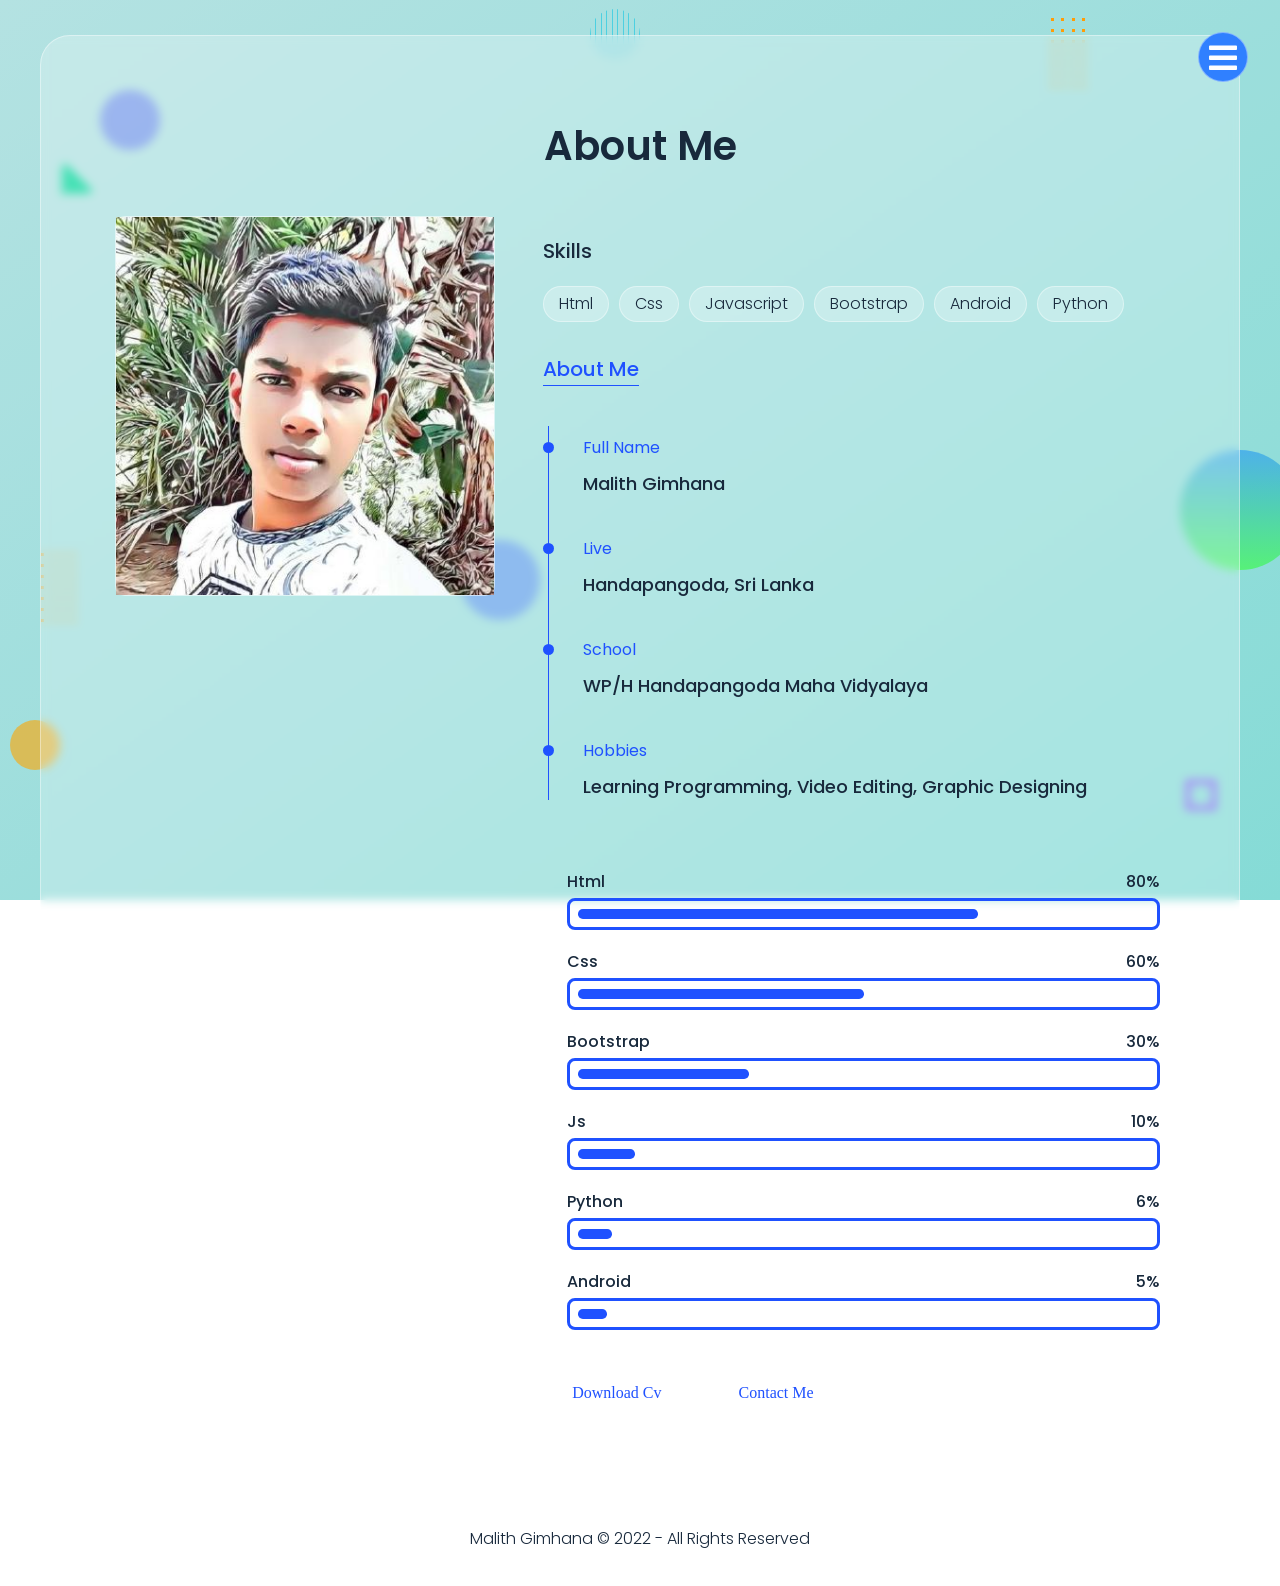
==== commit cf8e2803: "Update about.html" ====
--- a/about.html
+++ b/about.html
@@ -5,7 +5,7 @@
   <meta charset="utf-8">
   <meta name="viewport" content="width=device-width, initial-scale=1">
   <link rel="stylesheet" href="css/font-awesome.css">
-  <link rel="stylesheet" href="css/style.min.css">
+  <link rel="stylesheet" href="css/style.css">
   <link rel="stylesheet" href="https://pro.fontawesome.com/releases/v5.10.0/css/all.css" integrity="sha384-AYmEC3Yw5cVb3ZcuHtOA93w35dYTsvhLPVnYs9eStHfGJvOvKxVfELGroGkvsg+p" crossorigin="anonymous"/>
   <link rel="icon" type="image/png" href="img/favicon.png">
 
@@ -16,7 +16,186 @@
 <body>
 
 
-  <script language="javascript">document.write( unescape( '%3C%21%2D%2D%2D%50%61%67%65%20%4C%6F%61%64%65%72%20%53%74%61%72%74%2D%2D%3E%0A%20%20%3C%64%69%76%20%63%6C%61%73%73%3D%22%70%61%67%65%2D%6C%6F%61%64%65%72%22%3E%0A%20%20%20%20%3C%64%69%76%3E%3C%2F%64%69%76%3E%0A%20%20%20%20%3C%64%69%76%3E%3C%2F%64%69%76%3E%0A%20%20%20%20%3C%64%69%76%3E%3C%2F%64%69%76%3E%0A%20%20%3C%2F%64%69%76%3E%0A%20%20%3C%21%2D%2D%2D%50%61%67%65%20%4C%6F%61%64%65%72%20%45%6E%64%2D%2D%3E%0A%0A%0A%20%20%3C%21%2D%2D%2D%42%61%63%6B%67%72%6F%75%6E%64%20%43%69%72%63%6C%65%73%20%53%74%61%72%74%2D%2D%3E%0A%20%20%3C%64%69%76%20%63%6C%61%73%73%3D%22%62%67%2D%63%69%72%63%6C%65%73%22%3E%0A%20%20%20%20%3C%64%69%76%20%63%6C%61%73%73%3D%22%63%69%72%63%6C%65%2D%31%22%3E%3C%2F%64%69%76%3E%0A%20%20%20%20%3C%64%69%76%20%63%6C%61%73%73%3D%22%63%69%72%63%6C%65%2D%32%22%3E%3C%2F%64%69%76%3E%0A%20%20%20%20%3C%64%69%76%20%63%6C%61%73%73%3D%22%63%69%72%63%6C%65%2D%33%22%3E%3C%2F%64%69%76%3E%0A%20%20%20%20%3C%64%69%76%20%63%6C%61%73%73%3D%22%63%69%72%63%6C%65%2D%34%22%3E%3C%2F%64%69%76%3E%0A%20%20%3C%2F%64%69%76%3E%0A%20%20%3C%21%2D%2D%2D%42%61%63%6B%67%72%6F%75%6E%64%20%43%69%72%63%6C%65%73%20%45%6E%64%2D%2D%3E%0A%20%20%3C%21%2D%2D%2D%65%66%66%65%63%74%73%20%77%72%61%70%20%73%74%61%72%74%2D%2D%3E%0A%20%20%3C%64%69%76%20%63%6C%61%73%73%3D%22%65%66%66%65%63%74%2D%77%72%61%70%22%3E%0A%20%20%20%20%3C%64%69%76%20%63%6C%61%73%73%3D%22%65%66%66%65%63%74%20%65%66%66%65%63%74%2D%31%22%3E%3C%2F%64%69%76%3E%0A%20%20%20%20%3C%64%69%76%20%63%6C%61%73%73%3D%22%65%66%66%65%63%74%20%65%66%66%65%63%74%2D%32%22%3E%0A%20%20%20%20%20%20%3C%64%69%76%3E%3C%2F%64%69%76%3E%3C%64%69%76%3E%3C%2F%64%69%76%3E%3C%64%69%76%3E%3C%2F%64%69%76%3E%3C%64%69%76%3E%3C%2F%64%69%76%3E%3C%64%69%76%3E%3C%2F%64%69%76%3E%3C%64%69%76%3E%3C%2F%64%69%76%3E%3C%64%69%76%3E%3C%2F%64%69%76%3E%3C%64%69%76%3E%3C%2F%64%69%76%3E%3C%64%69%76%3E%3C%2F%64%69%76%3E%3C%64%69%76%3E%3C%2F%64%69%76%3E%3C%64%69%76%3E%3C%2F%64%69%76%3E%3C%64%69%76%3E%3C%2F%64%69%76%3E%3C%64%69%76%3E%3C%2F%64%69%76%3E%3C%64%69%76%3E%3C%2F%64%69%76%3E%3C%64%69%76%3E%3C%2F%64%69%76%3E%3C%64%69%76%3E%3C%2F%64%69%76%3E%3C%64%69%76%3E%3C%2F%64%69%76%3E%3C%64%69%76%3E%3C%2F%64%69%76%3E%3C%64%69%76%3E%3C%2F%64%69%76%3E%3C%64%69%76%3E%3C%2F%64%69%76%3E%3C%64%69%76%3E%3C%2F%64%69%76%3E%3C%64%69%76%3E%3C%2F%64%69%76%3E%3C%64%69%76%3E%3C%2F%64%69%76%3E%3C%64%69%76%3E%3C%2F%64%69%76%3E%3C%64%69%76%3E%3C%2F%64%69%76%3E%3C%64%69%76%3E%3C%2F%64%69%76%3E%3C%64%69%76%3E%3C%2F%64%69%76%3E%3C%64%69%76%3E%3C%2F%64%69%76%3E%0A%20%20%20%20%3C%2F%64%69%76%3E%0A%20%20%20%20%3C%64%69%76%20%63%6C%61%73%73%3D%22%65%66%66%65%63%74%20%65%66%66%65%63%74%2D%33%22%3E%3C%2F%64%69%76%3E%0A%20%20%20%20%3C%64%69%76%20%63%6C%61%73%73%3D%22%65%66%66%65%63%74%20%65%66%66%65%63%74%2D%34%22%3E%3C%2F%64%69%76%3E%0A%20%20%20%20%3C%64%69%76%20%63%6C%61%73%73%3D%22%65%66%66%65%63%74%20%65%66%66%65%63%74%2D%35%22%3E%0A%20%20%20%20%20%20%3C%64%69%76%3E%3C%2F%64%69%76%3E%3C%64%69%76%3E%3C%2F%64%69%76%3E%3C%64%69%76%3E%3C%2F%64%69%76%3E%3C%64%69%76%3E%3C%2F%64%69%76%3E%3C%64%69%76%3E%3C%2F%64%69%76%3E%0A%20%20%20%20%20%20%3C%64%69%76%3E%3C%2F%64%69%76%3E%3C%64%69%76%3E%3C%2F%64%69%76%3E%3C%64%69%76%3E%3C%2F%64%69%76%3E%3C%64%69%76%3E%3C%2F%64%69%76%3E%3C%64%69%76%3E%3C%2F%64%69%76%3E%0A%20%20%20%20%3C%2F%64%69%76%3E%0A%20%20%20%20%3C%64%69%76%20%63%6C%61%73%73%3D%22%65%66%66%65%63%74%20%65%66%66%65%63%74%2D%36%22%3E%0A%20%20%20%20%20%20%3C%64%69%76%3E%3C%2F%64%69%76%3E%3C%64%69%76%3E%3C%2F%64%69%76%3E%3C%64%69%76%3E%3C%2F%64%69%76%3E%3C%64%69%76%3E%3C%2F%64%69%76%3E%3C%64%69%76%3E%3C%2F%64%69%76%3E%3C%64%69%76%3E%3C%2F%64%69%76%3E%3C%64%69%76%3E%3C%2F%64%69%76%3E%3C%64%69%76%3E%3C%2F%64%69%76%3E%3C%64%69%76%3E%3C%2F%64%69%76%3E%3C%64%69%76%3E%3C%2F%64%69%76%3E%3C%64%69%76%3E%3C%2F%64%69%76%3E%3C%64%69%76%3E%3C%2F%64%69%76%3E%3C%64%69%76%3E%3C%2F%64%69%76%3E%3C%64%69%76%3E%3C%2F%64%69%76%3E%3C%64%69%76%3E%3C%2F%64%69%76%3E%3C%64%69%76%3E%3C%2F%64%69%76%3E%3C%64%69%76%3E%3C%2F%64%69%76%3E%3C%64%69%76%3E%3C%2F%64%69%76%3E%3C%64%69%76%3E%3C%2F%64%69%76%3E%3C%64%69%76%3E%3C%2F%64%69%76%3E%3C%64%69%76%3E%3C%2F%64%69%76%3E%3C%64%69%76%3E%3C%2F%64%69%76%3E%3C%64%69%76%3E%3C%2F%64%69%76%3E%3C%64%69%76%3E%3C%2F%64%69%76%3E%3C%64%69%76%3E%3C%2F%64%69%76%3E%3C%64%69%76%3E%3C%2F%64%69%76%3E%3C%64%69%76%3E%3C%2F%64%69%76%3E%3C%64%69%76%3E%3C%2F%64%69%76%3E%0A%20%20%20%20%3C%2F%64%69%76%3E%0A%20%20%3C%2F%64%69%76%3E%0A%20%20%3C%21%2D%2D%2D%65%66%66%65%63%74%73%20%77%72%61%70%20%65%6E%64%2D%2D%3E%0A%0A%0A%20%20%3C%21%2D%2D%2D%2D%4F%76%65%72%6C%61%79%20%53%74%61%72%74%2D%2D%0A%20%20%3C%64%69%76%20%63%6C%61%73%73%3D%22%6F%76%65%72%6C%61%79%22%3E%0A%0A%20%20%3C%2F%64%69%76%3E%0A%20%20%20%20%2D%2D%4F%76%65%72%6C%61%79%20%45%6E%64%2D%2D%3E%0A%0A%20%20%3C%21%2D%2D%2D%2D%4D%61%69%6E%20%53%74%61%72%74%20%2D%2D%2D%2D%2D%3E%0A%20%20%3C%64%69%76%20%63%6C%61%73%73%3D%22%6D%61%69%6E%20%68%69%64%64%65%6E%22%3E%0A%0A%20%20%20%20%3C%21%2D%2D%48%65%61%64%65%72%20%53%74%61%72%74%2D%2D%3E%0A%20%20%20%20%3C%68%65%61%64%65%72%3E%0A%20%20%20%20%20%20%3C%64%69%76%20%69%64%3D%22%6D%65%6E%75%22%20%63%6C%61%73%73%3D%22%66%61%73%20%66%61%2D%62%61%72%73%22%3E%3C%2F%64%69%76%3E%0A%0A%20%20%20%20%20%20%3C%6E%61%76%20%63%6C%61%73%73%3D%22%6E%61%76%62%61%72%20%6E%61%76%69%22%3E%0A%20%20%20%20%20%20%20%20%3C%61%20%68%72%65%66%3D%22%69%6E%64%65%78%2E%68%74%6D%6C%22%3E%68%6F%6D%65%3C%2F%61%3E%0A%20%20%20%20%20%20%20%20%3C%61%20%68%72%65%66%3D%22%61%62%6F%75%74%2E%68%74%6D%6C%22%3E%61%62%6F%75%74%3C%2F%61%3E%0A%20%20%20%20%20%20%20%20%3C%61%20%68%72%65%66%3D%22%70%6F%72%74%66%6F%6C%69%6F%2E%68%74%6D%6C%22%3E%70%6F%72%74%66%6F%6C%69%6F%3C%2F%61%3E%0A%20%20%20%20%20%20%20%20%3C%61%20%68%72%65%66%3D%22%63%6F%6E%74%61%63%74%2E%68%74%6D%6C%22%3E%63%6F%6E%74%61%63%74%3C%2F%61%3E%0A%20%20%20%20%3C%2F%6E%61%76%3E%0A%0A%0A%20%20%3C%2F%68%65%61%64%65%72%3E%0A%0A%20%20%20%20%3C%21%2D%2D%48%65%61%64%65%72%20%45%6E%64%2D%2D%0A%0A%20%20%20%20%3C%64%69%76%20%69%64%3D%22%73%69%64%65%4E%61%76%22%3E%0A%20%20%20%20%20%20%3C%6E%61%76%3E%0A%20%20%20%20%20%20%20%20%20%20%3C%75%6C%3E%0A%20%20%20%20%20%20%20%20%20%20%20%20%20%20%3C%6C%69%3E%3C%61%20%68%72%65%66%3D%22%23%68%6F%6D%65%22%3E%48%6F%6D%65%3C%2F%61%3E%3C%2F%6C%69%3E%0A%20%20%20%20%20%20%20%20%20%20%20%20%20%20%3C%6C%69%3E%3C%61%20%68%72%65%66%3D%22%23%61%62%6F%75%74%22%3E%41%62%6F%75%74%3C%2F%61%3E%3C%2F%6C%69%3E%0A%20%20%20%20%20%20%20%20%20%20%20%20%20%20%3C%6C%69%3E%3C%61%20%68%72%65%66%3D%22%23%70%6F%72%74%6F%66%6F%6C%69%6F%22%3E%50%6F%72%74%66%6F%6C%69%6F%3C%2F%61%3E%3C%2F%6C%69%3E%20%20%0A%20%20%20%20%20%20%20%20%20%20%20%20%20%20%3C%6C%69%3E%3C%61%20%68%72%65%66%3D%22%23%63%6F%6E%74%61%63%74%22%3E%43%6F%6E%74%61%63%74%3C%2F%61%3E%3C%2F%6C%69%3E%0A%20%20%20%20%20%20%20%20%20%20%3C%2F%75%6C%3E%0A%20%20%20%20%20%20%3C%2F%6E%61%76%3E%0A%20%20%3C%2F%64%69%76%3E%0A%20%20%3C%64%69%76%20%69%64%3D%22%6D%65%6E%75%42%74%6E%22%3E%0A%20%20%20%20%20%20%3C%69%6D%67%20%73%72%63%3D%22%69%6D%67%2F%6D%65%6E%75%2E%70%6E%67%22%20%69%64%3D%22%6D%65%6E%75%22%3E%0A%20%20%3C%2F%64%69%76%3E%0A%20%20%20%20%0A%0A%0A%20%20%20%20%3C%21%2D%2D%2D%41%62%6F%75%74%20%53%65%63%74%69%6F%6E%20%53%74%61%72%74%2D%2D%3E%0A%20%20%20%20%3C%73%65%63%74%69%6F%6E%20%63%6C%61%73%73%3D%22%61%62%6F%75%74%2D%73%65%63%74%69%6F%6E%20%73%65%63%2D%70%61%64%64%69%6E%67%20%61%63%74%69%76%65%22%20%69%64%3D%22%61%62%6F%75%74%22%3E%0A%20%20%20%20%20%20%3C%64%69%76%20%63%6C%61%73%73%3D%22%63%6F%6E%74%61%69%6E%65%72%22%3E%0A%20%20%20%20%20%20%20%20%3C%64%69%76%20%63%6C%61%73%73%3D%22%72%6F%77%22%3E%0A%20%20%20%20%20%20%20%20%20%20%3C%64%69%76%20%63%6C%61%73%73%3D%22%73%65%63%74%69%6F%6E%2D%74%69%74%6C%65%22%3E%0A%20%20%20%20%20%20%20%20%20%20%20%20%3C%68%32%3E%61%62%6F%75%74%20%6D%65%3C%2F%68%32%3E%0A%20%20%20%20%20%20%20%20%20%20%3C%2F%64%69%76%3E%0A%20%20%20%20%20%20%20%20%3C%2F%64%69%76%3E%0A%20%20%20%20%20%20%20%20%3C%64%69%76%20%63%6C%61%73%73%3D%22%72%6F%77%22%3E%0A%20%20%20%20%20%20%20%20%20%20%3C%64%69%76%20%63%6C%61%73%73%3D%22%61%62%6F%75%74%2D%69%6D%67%22%3E%0A%20%20%20%20%20%20%20%20%20%20%20%20%3C%64%69%76%20%63%6C%61%73%73%3D%22%69%6D%67%2D%62%6F%78%22%3E%0A%20%20%20%20%20%20%20%20%20%20%20%20%20%20%3C%69%6D%67%20%73%72%63%3D%22%69%6D%67%2F%62%6F%74%2E%70%6E%67%22%20%61%6C%74%3D%22%61%62%6F%75%74%20%69%6D%67%22%3E%0A%20%20%20%20%20%20%20%20%20%20%20%20%3C%2F%64%69%76%3E%0A%20%20%20%20%20%20%20%20%20%20%3C%2F%64%69%76%3E%0A%20%20%20%20%20%20%20%20%20%20%3C%64%69%76%20%63%6C%61%73%73%3D%22%61%62%6F%75%74%2D%74%65%78%74%22%3E%0A%20%20%20%20%20%20%20%20%20%20%0A%20%20%20%20%20%20%20%20%20%20%20%20%3C%68%33%3E%73%6B%69%6C%6C%73%3C%2F%68%33%3E%0A%20%20%20%20%20%20%20%20%20%20%20%20%3C%64%69%76%20%63%6C%61%73%73%3D%22%73%6B%69%6C%6C%73%22%3E%0A%20%20%20%20%20%20%20%20%20%20%20%20%20%20%3C%64%69%76%20%63%6C%61%73%73%3D%22%73%6B%69%6C%6C%73%2D%69%74%65%6D%22%3E%68%74%6D%6C%3C%2F%64%69%76%3E%0A%20%20%20%20%20%20%20%20%20%20%20%20%20%20%3C%64%69%76%20%63%6C%61%73%73%3D%22%73%6B%69%6C%6C%73%2D%69%74%65%6D%22%3E%63%73%73%3C%2F%64%69%76%3E%0A%20%20%20%20%20%20%20%20%20%20%20%20%20%20%3C%64%69%76%20%63%6C%61%73%73%3D%22%73%6B%69%6C%6C%73%2D%69%74%65%6D%22%3E%6A%61%76%61%73%63%72%69%70%74%3C%2F%64%69%76%3E%0A%20%20%20%20%20%20%20%20%20%20%20%20%20%20%3C%64%69%76%20%63%6C%61%73%73%3D%22%73%6B%69%6C%6C%73%2D%69%74%65%6D%22%3E%62%6F%6F%74%73%74%72%61%70%3C%2F%64%69%76%3E%0A%20%20%20%20%20%20%20%20%20%20%20%20%20%20%3C%64%69%76%20%63%6C%61%73%73%3D%22%73%6B%69%6C%6C%73%2D%69%74%65%6D%22%3E%61%6E%64%72%6F%69%64%3C%2F%64%69%76%3E%0A%20%20%20%20%20%20%20%20%20%20%20%20%20%20%3C%64%69%76%20%63%6C%61%73%73%3D%22%73%6B%69%6C%6C%73%2D%69%74%65%6D%22%3E%70%79%74%68%6F%6E%3C%2F%64%69%76%3E%0A%20%20%20%20%20%20%20%20%20%20%20%20%3C%2F%64%69%76%3E%0A%0A%20%20%20%20%20%20%20%20%20%20%20%20%20%3C%64%69%76%20%63%6C%61%73%73%3D%22%61%62%6F%75%74%2D%74%61%62%73%22%3E%0A%20%20%20%20%20%20%20%20%20%20%20%20%20%20%20%3C%62%75%74%74%6F%6E%20%74%79%70%65%3D%22%62%75%74%74%6F%6E%22%20%63%6C%61%73%73%3D%22%74%61%62%2D%69%74%65%6D%20%61%63%74%69%76%65%22%20%64%61%74%61%2D%74%61%72%67%65%74%3D%22%23%65%64%75%63%61%74%69%6F%6E%22%3E%61%62%6F%75%74%20%6D%65%3C%2F%62%75%74%74%6F%6E%3E%0A%0A%20%20%20%20%20%20%20%20%20%20%20%20%20%3C%2F%64%69%76%3E%0A%0A%20%20%20%20%20%20%20%20%20%20%20%20%20%3C%21%2D%2D%45%64%75%63%61%74%69%6F%6E%20%53%74%61%72%74%2D%2D%3E%0A%20%20%20%20%20%20%20%20%20%20%20%20%20%3C%64%69%76%20%63%6C%61%73%73%3D%22%74%61%62%2D%63%6F%6E%74%65%6E%74%20%61%63%74%69%76%65%22%20%69%64%3D%22%65%64%75%63%61%74%69%6F%6E%22%3E%0A%20%20%20%20%20%20%20%20%20%20%20%20%20%20%20%3C%64%69%76%20%63%6C%61%73%73%3D%22%74%69%6D%65%6C%69%6E%65%22%3E%0A%20%20%20%20%20%20%20%20%20%20%20%20%20%20%20%20%20%3C%64%69%76%20%63%6C%61%73%73%3D%22%74%69%6D%65%6C%69%6E%65%2D%69%74%65%6D%22%3E%0A%20%20%20%20%20%20%20%20%20%20%20%20%20%20%20%20%20%20%20%3C%73%70%61%6E%20%63%6C%61%73%73%3D%22%64%61%74%65%22%3E%46%75%6C%6C%20%4E%61%6D%65%3C%2F%73%70%61%6E%3E%0A%20%20%20%20%20%20%20%20%20%20%20%20%20%20%20%20%20%20%20%3C%68%34%3E%4D%61%6C%69%74%68%20%47%69%6D%68%61%6E%61%3C%2F%68%34%3E%0A%20%20%20%20%20%20%20%20%20%20%20%20%20%20%20%20%20%3C%2F%64%69%76%3E%0A%20%20%20%20%20%20%20%20%20%20%20%20%20%20%20%20%20%3C%64%69%76%20%63%6C%61%73%73%3D%22%74%69%6D%65%6C%69%6E%65%2D%69%74%65%6D%22%3E%0A%20%20%20%20%20%20%20%20%20%20%20%20%20%20%20%20%20%20%3C%73%70%61%6E%20%63%6C%61%73%73%3D%22%64%61%74%65%22%3E%4C%69%76%65%3C%2F%73%70%61%6E%3E%0A%20%20%20%20%20%20%20%20%20%20%20%20%20%20%20%20%20%20%3C%68%34%3E%48%61%6E%64%61%70%61%6E%67%6F%64%61%2C%20%53%72%69%20%4C%61%6E%6B%61%3C%2F%68%34%3E%0A%20%20%20%20%20%20%20%20%20%20%20%20%20%20%20%20%3C%2F%64%69%76%3E%0A%20%20%20%20%20%20%20%20%20%20%20%20%20%20%20%20%3C%64%69%76%20%63%6C%61%73%73%3D%22%74%69%6D%65%6C%69%6E%65%2D%69%74%65%6D%22%3E%0A%20%20%20%20%20%20%20%20%20%20%20%20%20%20%20%20%20%20%3C%73%70%61%6E%20%63%6C%61%73%73%3D%22%64%61%74%65%22%3E%53%63%68%6F%6F%6C%3C%2F%73%70%61%6E%3E%0A%20%20%20%20%20%20%20%20%20%20%20%20%20%20%20%20%20%20%3C%68%34%3E%57%50%2F%48%20%48%61%6E%64%61%70%61%6E%67%6F%64%61%20%4D%61%68%61%20%56%69%64%79%61%6C%61%79%61%3C%2F%68%34%3E%0A%20%20%20%20%20%20%20%20%20%20%20%20%20%20%20%20%3C%2F%64%69%76%3E%0A%20%20%20%20%20%20%20%20%20%20%20%20%20%20%20%20%3C%64%69%76%20%63%6C%61%73%73%3D%22%74%69%6D%65%6C%69%6E%65%2D%69%74%65%6D%22%3E%0A%20%20%20%20%20%20%20%20%20%20%20%20%20%20%20%20%20%20%3C%73%70%61%6E%20%63%6C%61%73%73%3D%22%64%61%74%65%22%3E%48%6F%62%62%69%65%73%3C%2F%73%70%61%6E%3E%0A%20%20%20%20%20%20%20%20%20%20%20%20%20%20%20%20%20%20%3C%68%34%3E%4C%65%61%72%6E%69%6E%67%20%50%72%6F%67%72%61%6D%6D%69%6E%67%2C%20%56%69%64%65%6F%20%45%64%69%74%69%6E%67%2C%20%47%72%61%70%68%69%63%20%44%65%73%69%67%6E%69%6E%67%3C%2F%68%34%3E%0A%20%20%20%20%20%20%20%20%20%20%20%20%20%20%20%20%3C%2F%64%69%76%3E%0A%20%20%20%20%20%20%20%20%20%20%20%20%20%20%20%20%3C%2F%64%69%76%3E%0A%20%20%20%20%20%20%20%20%20%20%20%20%20%20%3C%2F%64%69%76%3E%0A%20%20%20%20%20%20%20%20%20%20%20%20%20%3C%21%2D%2D%45%64%75%63%61%74%69%6F%6E%20%45%6E%64%2D%2D%3E%0A%0A%20%20%20%20%20%20%20%20%20%20%20%20%20%3C%21%2D%2D%45%78%70%65%72%69%65%6E%63%65%20%53%74%61%72%74%2D%2D%3E%0A%20%20%20%20%20%20%20%20%20%20%20%20%20%3C%64%69%76%20%63%6C%61%73%73%3D%22%74%61%62%2D%63%6F%6E%74%65%6E%74%20%61%63%74%69%76%65%22%20%69%64%3D%22%65%78%70%65%72%69%65%6E%63%65%22%3E%0A%20%20%20%20%20%20%20%20%20%20%20%20%20%0A%20%20%20%20%20%20%20%20%20%20%20%20%20%20%3C%64%69%76%20%63%6C%61%73%73%3D%22%72%6F%77%22%3E%0A%20%20%20%20%20%20%20%20%20%20%20%20%20%20%20%20%3C%64%69%76%20%63%6C%61%73%73%3D%22%70%72%6F%67%72%65%73%73%22%3E%0A%20%20%20%20%20%20%20%20%20%20%20%20%20%20%20%20%20%20%3C%68%33%3E%20%68%74%6D%6C%20%3C%73%70%61%6E%3E%38%30%25%3C%2F%73%70%61%6E%3E%3C%2F%68%33%3E%20%0A%20%20%20%20%20%20%20%20%20%20%20%20%20%20%20%20%20%20%3C%64%69%76%20%63%6C%61%73%73%3D%22%62%61%72%22%3E%3C%73%70%61%6E%3E%3C%2F%73%70%61%6E%3E%3C%2F%64%69%76%3E%0A%20%20%20%20%20%20%20%20%20%20%20%20%20%20%20%3C%2F%64%69%76%3E%0A%20%20%20%20%20%20%20%20%20%20%20%20%20%20%20%3C%64%69%76%20%63%6C%61%73%73%3D%22%70%72%6F%67%72%65%73%73%22%3E%0A%20%20%20%20%20%20%20%20%20%20%20%20%20%20%20%20%20%20%20%3C%68%33%3E%20%63%73%73%20%3C%73%70%61%6E%3E%36%30%25%3C%2F%73%70%61%6E%3E%3C%2F%68%33%3E%20%0A%20%20%20%20%20%20%20%20%20%20%20%20%20%20%20%20%20%20%20%3C%64%69%76%20%63%6C%61%73%73%3D%22%62%61%72%22%3E%3C%73%70%61%6E%3E%3C%2F%73%70%61%6E%3E%3C%2F%64%69%76%3E%0A%20%20%20%20%20%20%20%20%20%20%20%20%20%20%20%3C%2F%64%69%76%3E%0A%20%20%20%20%20%20%20%20%20%20%20%20%20%20%20%3C%64%69%76%20%63%6C%61%73%73%3D%22%70%72%6F%67%72%65%73%73%22%3E%0A%20%20%20%20%20%20%20%20%20%20%20%20%20%20%20%20%3C%68%33%3E%20%62%6F%6F%74%73%74%72%61%70%20%3C%73%70%61%6E%3E%33%30%25%3C%2F%73%70%61%6E%3E%3C%2F%68%33%3E%20%0A%20%20%20%20%20%20%20%20%20%20%20%20%20%20%20%20%3C%64%69%76%20%63%6C%61%73%73%3D%22%62%61%72%22%3E%3C%73%70%61%6E%3E%3C%2F%73%70%61%6E%3E%3C%2F%64%69%76%3E%0A%20%20%20%20%20%20%20%20%20%20%20%20%20%20%20%3C%2F%64%69%76%3E%0A%20%20%20%20%20%20%20%20%20%20%20%20%20%20%20%3C%64%69%76%20%63%6C%61%73%73%3D%22%70%72%6F%67%72%65%73%73%22%3E%0A%20%20%20%20%20%20%20%20%20%20%20%20%20%20%20%20%20%20%20%3C%68%33%3E%20%6A%73%20%3C%73%70%61%6E%3E%31%30%25%3C%2F%73%70%61%6E%3E%3C%2F%68%33%3E%20%0A%20%20%20%20%20%20%20%20%20%20%20%20%20%20%20%20%20%20%20%3C%64%69%76%20%63%6C%61%73%73%3D%22%62%61%72%22%3E%3C%73%70%61%6E%3E%3C%2F%73%70%61%6E%3E%3C%2F%64%69%76%3E%0A%20%20%20%20%20%20%20%20%20%20%20%20%20%20%20%3C%2F%64%69%76%3E%0A%20%20%20%20%20%20%20%20%20%20%20%20%20%20%20%3C%64%69%76%20%63%6C%61%73%73%3D%22%70%72%6F%67%72%65%73%73%22%3E%0A%20%20%20%20%20%20%20%20%20%20%20%20%20%20%20%20%20%20%20%3C%68%33%3E%20%70%79%74%68%6F%6E%20%3C%73%70%61%6E%3E%36%25%3C%2F%73%70%61%6E%3E%3C%2F%68%33%3E%20%0A%20%20%20%20%20%20%20%20%20%20%20%20%20%20%20%20%20%20%20%3C%64%69%76%20%63%6C%61%73%73%3D%22%62%61%72%22%3E%3C%73%70%61%6E%3E%3C%2F%73%70%61%6E%3E%3C%2F%64%69%76%3E%0A%20%20%20%20%20%20%20%20%20%20%20%20%20%20%20%3C%2F%64%69%76%3E%0A%20%20%20%20%20%20%20%20%20%20%20%20%20%20%20%3C%64%69%76%20%63%6C%61%73%73%3D%22%70%72%6F%67%72%65%73%73%22%3E%0A%20%20%20%20%20%20%20%20%20%20%20%20%20%20%20%20%20%20%20%3C%68%33%3E%20%61%6E%64%72%6F%69%64%20%3C%73%70%61%6E%3E%35%25%3C%2F%73%70%61%6E%3E%3C%2F%68%33%3E%20%0A%20%20%20%20%20%20%20%20%20%20%20%20%20%20%20%20%20%20%20%3C%64%69%76%20%63%6C%61%73%73%3D%22%62%61%72%22%3E%3C%73%70%61%6E%3E%3C%2F%73%70%61%6E%3E%3C%2F%64%69%76%3E%0A%20%20%20%20%20%20%20%20%20%20%20%20%20%20%20%3C%2F%64%69%76%3E%0A%20%20%20%20%20%20%20%20%20%20%20%20%20%20%3C%2F%64%69%76%3E%0A%20%20%20%20%20%20%20%20%20%20%20%20%0A%20%20%20%20%20%20%20%20%20%20%20%20%20%3C%2F%64%69%76%3E%0A%20%20%20%20%20%20%20%20%20%20%20%20%20%3C%21%2D%2D%45%78%70%65%72%69%65%6E%63%65%20%45%6E%64%2D%2D%3E%0A%0A%20%20%20%20%20%20%20%20%20%20%20%20%20%3C%61%20%68%72%65%66%3D%22%63%76%2E%70%64%66%22%20%74%61%72%67%65%74%3D%22%5F%62%6C%61%6E%6B%22%20%63%6C%61%73%73%3D%22%62%74%6E%22%3E%64%6F%77%6E%6C%6F%61%64%20%63%76%3C%2F%61%3E%0A%20%20%20%20%20%20%20%20%20%20%20%20%20%3C%61%20%68%72%65%66%3D%22%63%6F%6E%74%61%63%74%2E%68%74%6D%6C%22%20%63%6C%61%73%73%3D%22%62%74%6E%20%6C%69%6E%6B%2D%69%74%65%6D%22%3E%63%6F%6E%74%61%63%74%20%6D%65%3C%2F%61%3E%0A%0A%20%20%20%20%20%20%20%20%20%20%3C%2F%64%69%76%3E%0A%20%20%20%20%20%20%20%20%3C%2F%64%69%76%3E%0A%20%20%20%20%20%20%3C%2F%64%69%76%3E%0A%20%20%20%20%3C%2F%73%65%63%74%69%6F%6E%3E%0A%20%20%20%20%3C%21%2D%2D%2D%41%62%6F%75%74%20%53%65%63%74%69%6F%6E%20%45%6E%64%2D%2D%3E%0A%0A%20%20%20%20%3C%70%20%63%6C%61%73%73%3D%22%63%6F%70%79%72%69%67%68%74%22%3E%3C%61%20%68%72%65%66%3D%22%68%74%74%70%73%3A%2F%2F%6D%61%6C%69%74%68%67%69%6D%68%61%6E%61%2E%74%6B%2F%22%3E%4D%61%6C%69%74%68%20%47%69%6D%68%61%6E%61%3C%2F%61%3E%20%A9%20%32%30%32%32%20%2D%20%41%6C%6C%20%52%69%67%68%74%73%20%52%65%73%65%72%76%65%64%3C%2F%70%3E%0A%20%20%3C%2F%64%69%76%3E%0A%20%20%0A%20%20%3C%21%2D%2D%2D%2D%4D%61%69%6E%20%45%6E%64%2D%2D%3E%0A%0A%0A' ))</script>
+  <!---Page Loader Start-->
+  <div class="page-loader">
+    <div></div>
+    <div></div>
+    <div></div>
+  </div>
+  <!---Page Loader End-->
+
+
+  <!---Background Circles Start-->
+  <div class="bg-circles">
+    <div class="circle-1"></div>
+    <div class="circle-2"></div>
+    <div class="circle-3"></div>
+    <div class="circle-4"></div>
+  </div>
+  <!---Background Circles End-->
+  <!---effects wrap start-->
+  <div class="effect-wrap">
+    <div class="effect effect-1"></div>
+    <div class="effect effect-2">
+      <div></div><div></div><div></div><div></div><div></div><div></div><div></div><div></div><div></div><div></div><div></div><div></div><div></div><div></div><div></div><div></div><div></div><div></div><div></div><div></div><div></div><div></div><div></div><div></div><div></div><div></div><div></div><div></div>
+    </div>
+    <div class="effect effect-3"></div>
+    <div class="effect effect-4"></div>
+    <div class="effect effect-5">
+      <div></div><div></div><div></div><div></div><div></div>
+      <div></div><div></div><div></div><div></div><div></div>
+    </div>
+    <div class="effect effect-6">
+      <div></div><div></div><div></div><div></div><div></div><div></div><div></div><div></div><div></div><div></div><div></div><div></div><div></div><div></div><div></div><div></div><div></div><div></div><div></div><div></div><div></div><div></div><div></div><div></div><div></div><div></div><div></div><div></div>
+    </div>
+  </div>
+  <!---effects wrap end-->
+
+
+  <!----Overlay Start--
+  <div class="overlay">
+
+  </div>
+    --Overlay End-->
+
+  <!----Main Start ----->
+  <div class="main hidden">
+
+    <!--Header Start-->
+    <header>
+      <div id="menu" class="fas fa-bars"></div>
+
+      <nav class="navbar navi">
+        <a href="index.html">home</a>
+        <a href="about.html">about</a>
+        <a href="portfolio.html">portfolio</a>
+        <a href="contact.html">contact</a>
+    </nav>
+
+
+  </header>
+
+    <!--Header End--
+
+    <div id="sideNav">
+      <nav>
+          <ul>
+              <li><a href="#home">Home</a></li>
+              <li><a href="#about">About</a></li>
+              <li><a href="#portofolio">Portfolio</a></li>  
+              <li><a href="#contact">Contact</a></li>
+          </ul>
+      </nav>
+  </div>
+  <div id="menuBtn">
+      <img src="img/menu.png" id="menu">
+  </div>
+    
+
+
+    <!---About Section Start-->
+    <section class="about-section sec-padding active" id="about">
+      <div class="container">
+        <div class="row">
+          <div class="section-title">
+            <h2>about me</h2>
+          </div>
+        </div>
+        <div class="row">
+          <div class="about-img">
+            <div class="img-box">
+              <img src="img/profile.jpg" alt="about img">
+            </div>
+          </div>
+          <div class="about-text">
+          
+            <h3>skills</h3>
+            <div class="skills">
+              <div class="skills-item">html</div>
+              <div class="skills-item">css</div>
+              <div class="skills-item">javascript</div>
+              <div class="skills-item">bootstrap</div>
+              <div class="skills-item">android</div>
+              <div class="skills-item">python</div>
+            </div>
+
+             <div class="about-tabs">
+               <button type="button" class="tab-item active" data-target="#education">about me</button>
+
+             </div>
+
+             <!--Education Start-->
+             <div class="tab-content active" id="education">
+               <div class="timeline">
+                 <div class="timeline-item">
+                   <span class="date">Full Name</span>
+                   <h4>Malith Gimhana</h4>
+                 </div>
+                 <div class="timeline-item">
+                  <span class="date">Live</span>
+                  <h4>Handapangoda, Sri Lanka</h4>
+                </div>
+                <div class="timeline-item">
+                  <span class="date">School</span>
+                  <h4>WP/H Handapangoda Maha Vidyalaya</h4>
+                </div>
+                <div class="timeline-item">
+                  <span class="date">Hobbies</span>
+                  <h4>Learning Programming, Video Editing, Graphic Designing</h4>
+                </div>
+                </div>
+              </div>
+             <!--Education End-->
+
+             <!--Experience Start-->
+             <div class="tab-content active" id="experience">
+             
+              <div class="row">
+                <div class="progress">
+                  <h3> html <span>80%</span></h3> 
+                  <div class="bar"><span></span></div>
+               </div>
+               <div class="progress">
+                   <h3> css <span>60%</span></h3> 
+                   <div class="bar"><span></span></div>
+               </div>
+               <div class="progress">
+                <h3> bootstrap <span>30%</span></h3> 
+                <div class="bar"><span></span></div>
+               </div>
+               <div class="progress">
+                   <h3> js <span>10%</span></h3> 
+                   <div class="bar"><span></span></div>
+               </div>
+               <div class="progress">
+                   <h3> python <span>6%</span></h3> 
+                   <div class="bar"><span></span></div>
+               </div>
+               <div class="progress">
+                   <h3> android <span>5%</span></h3> 
+                   <div class="bar"><span></span></div>
+               </div>
+              </div>
+            
+             </div>
+             <!--Experience End-->
+
+             <a href="cv.pdf" target="_blank" class="btn">download cv</a>
+             <a href="contact.html" class="btn link-item">contact me</a>
+
+          </div>
+        </div>
+      </div>
+    </section>
+    <!---About Section End-->
+
+    <p class="copyright"><a href="https://malithgimhana.tk/">Malith Gimhana</a> © 2022 - All Rights Reserved</p>
+  </div>
+  
+  <!----Main End-->
+
+
+
 
   <script src="https://code.jquery.com/jquery-3.6.0.js" integrity="sha256-H+K7U5CnXl1h5ywQfKtSj8PCmoN9aaq30gDh27Xc0jk=" crossorigin="anonymous"></script>
 
@@ -30,7 +209,7 @@
 
 
   
-<script src="js/about.min.js"></script>
+<script src="js/about.js"></script>
 
  <!------------Smooth Scroll js------------>
 
--- a/css/style.css
+++ b/css/style.css
@@ -0,0 +1,1538 @@
+/*-----
+Fonts
+-------*/
+@import url('https://fonts.googleapis.com/css2?family=Poppins:wght@300;400;500;600;700&display=swap');
+
+/*------------
+Variables
+------------*/
+:root{
+    --main-color: #1F51FF;
+    --blue: #0000ff;
+    --blue-dark: #18293c;
+    --orange: #ffa500;
+    --green-yellow: #cddc39;
+    --pink-light: #b1e3fa;
+    --cyan-light: #7cdbec;
+    --white: #ffffff;
+    --white-alpha-40: rgba(255, 255, 255, 0.40);
+    --white-alpha-25: rgba(255, 255, 255, 0.25);
+    --backdrop-filter-blur: blur(5px);
+}
+
+/*-----------
+Global Setting
+------------*/
+*{
+    box-sizing: border-box;
+    padding: 0;
+    margin: 0;
+    outline: none;
+}
+::before,
+::after{
+    box-sizing: border-box;
+}
+body{
+    min-height: 100vh;
+    background-image: linear-gradient(to bottom right, var(--pink-light), var(--cyan-light));
+    background-attachment: fixed;
+    font-size: 16px;
+    font-family: 'Poppins', sans-serif;
+    font-weight: 300;
+    color: var(--blue-dark);
+    line-height: 1.5;
+    overflow-x: hidden;
+    -webkit-tap-highlight-color: transparent;
+    padding: 35px 15px;
+}
+body.hide-scrolling{
+    overflow-y: hidden;
+}
+body::before{
+    content: ''; 
+    position: fixed;
+    left: 0;
+    top: 0;
+    height: 100%;
+    width: 100%;
+    background-color: var(--green-yellow);
+    z-index: -1;
+    opacity: 0.12;
+}
+a{
+    text-decoration: none;
+}
+h1,h2{
+    font-weight: 600;
+}
+h3,h4,h5,h6{
+    font-weight: 500;
+}
+img{
+    max-width: 100%;
+    vertical-align: middle;
+}
+ul{
+    list-style: none;
+}
+section{
+    background-color: var(--white-alpha-25);
+    border: 1px solid var(--white-alpha-40);
+    min-height: calc(100vh - 70px);
+    border-radius: 30px;
+    backdrop-filter: var(--backdrop-filter-blur);
+    display: none;
+}
+section.active{
+    display: block;
+    animation: fadeIn 0.5s ease-in-out forwards;
+}
+section.fade-out{
+    animation: fadeOut 0.5s ease-in-out forwards;
+}
+.main{
+    max-width: 1200px;
+    margin: auto;
+    transition: all 0.5s ease-in-out;
+    position: relative;
+}
+.main.fade-out{
+    opacity: 0;
+}
+.container{
+    padding: 0 40px;
+    width: 100%;
+}
+.row{
+    display: flex;
+    flex-wrap: wrap;
+}
+.align-items-center{
+    align-items: center;
+}
+.hidden{
+    display: none !important;
+}
+.sec-padding{
+    padding: 80px 0;
+}
+.flex-end{
+    justify-content: flex-end;
+}
+
+/*--Section Title---*/
+.section-title{
+    padding: 0 15px;
+    width: 100%;
+    text-align: center;
+    margin-bottom: 40px;
+}
+.section-title h2{
+    font-size: 40px;
+    text-transform: capitalize;
+}
+
+/*----Custom Scrollbar--*/
+::-webkit-scrollbar{
+    width: 5px;
+}
+::-webkit-scrollbar-track{
+    background-color: var(--white);
+}
+::-webkit-scrollbar-thumb{
+    background-color: var(--main-color);
+}
+
+/*----Buttons ------*/
+button{
+    font-family: inherit;
+    user-select: none;
+}
+.btn{
+    line-height: 1.5;
+    background-color: var(--white-alpha-25);
+    border: 1px solid var(--white-alpha-40);
+    padding: 10px 28px;
+    display: inline-block;
+    border-radius: 30px;
+    color: var(--main-color);
+    font-weight: 500;
+    text-transform: capitalize;
+    font-family: initial;
+    font-size: 16px;
+    cursor: pointer;
+    user-select: none;
+    position: relative;
+    overflow: hidden;
+    vertical-align: middle;
+    transition: color 0.3s ease;
+}
+.btn::before{
+    content: '';
+    position: absolute;
+    left: 0;
+    top: 0;
+    height: 100%;
+    width: 0%;
+    background-color: var(--main-color);
+    z-index: -1;
+    transition: width 0.3s ease;
+}
+.btn:hover::before{
+    width: 100%;
+}
+.btn:hover{
+    color: var(--white);
+}
+
+/*---Animation Keyframess--*/
+@keyframes fadeIn{
+    0%{
+        opacity: 0;
+    }
+    100%{
+        opacity: 1;
+    }
+}
+@keyframes fadeOut{
+    0%{
+        opacity: 1;
+    }
+    100%{
+        opacity: 0;
+    }
+}
+@keyframes zoomInOut{
+    0%,100%{
+        transform: scale(0.5);
+    }
+    50%{
+        transform: scale(1);
+    }
+}
+@keyframes bounceTop{
+    0%,100%{
+        transform: translateY(-50px);
+    }
+    50%{
+        transform: translateY(0px);
+    }
+}
+@keyframes spin{
+    0%{
+        transform: rotate(0deg);
+    }
+    100%{
+        transform: rotate(360deg);
+    }
+}
+
+/*--Background Circles--*/
+.bg-circles{
+    position: fixed;
+    top: 0;
+    height: 100%;
+    max-width: 1200px;
+    width: calc(100% - 30px);
+    left: 50%;
+    transform: translateX(-50%);
+}
+.bg-circles div{
+    position: absolute;
+    border-radius: 50%;
+}
+.bg-circles .circle-1{
+    height: 60px;
+    width: 60px;
+    background-color: var(--blue);
+    left: 5%;
+    top: 10%;
+    opacity: 0.3;
+    animation: zoomInOut 8s linear infinite;
+}
+.bg-circles .circle-2{
+    height: 80px;
+    width: 80px;
+    background-color: var(--main-color);
+    left: 35%;
+    top: 60%;
+    opacity: 0.4;
+    animation: bounceTop 5s ease-in-out infinite;
+}
+.bg-circles .circle-3{
+    height: 120px;
+    width: 120px;
+    background: linear-gradient(#2196f3, #31ff38);
+    top: 50%;
+    right: -60px;
+    opacity: 0.6;
+    animation: bounceTop 11s ease-in-out infinite;
+}
+.bg-circles .circle-4{
+    height: 50px;
+    width: 50px;
+    background-color: var(--orange);
+    top: 80%;
+    left: -30px;
+    opacity: 0.6;
+}
+
+
+/*--Overlay--*/
+.overlay{
+    position: fixed;
+    left: 0;
+    top: 0;
+    height: 100%;
+    width: 100%;
+    background-color: transparent;
+    z-index: 200;
+    visibility: hidden;   
+}
+.overlay.active{
+    visibility: visible;
+}
+
+/*--Page Loader--*/
+.page-loader{
+    position: fixed;
+    left: 0;
+    top: 0;
+    height: 100%;
+    width: 100%;
+    z-index: 999;
+    background-color: var(--white-alpha-25);
+    backdrop-filter: var(--backdrop-filter-blur);
+    display: flex;
+    align-items: center;
+    justify-content: center;
+    transition: opacity 0.6s ease;
+}
+.page-loader.fade-out{
+    opacity: 0;
+}
+.page-loader div{
+    border: 2px solid transparent;
+    position: absolute;
+    border-radius: 50%;
+    opacity: 0.6;
+    border-top-color: transparent !important;
+    border-bottom-color: transparent !important;
+    animation: spin 1s linear infinite;
+}
+.page-loader div:nth-child(1){
+    height: 60px;
+    width: 60px;
+    border-color: var(--main-color);
+}
+.page-loader div:nth-child(2){
+    height: 45px;
+    width: 45px;
+    border-color: var(--blue);
+    animation-duration: 1.2s;
+}
+.page-loader div:nth-child(3){
+    height: 30px;
+    width: 30px;
+    border-color: var(--orange);
+}
+
+/*--Header--
+.header{
+    position: absolute;
+    left: 0;
+    top: 0;
+    width: 100%;
+    z-index: 1;
+    padding: 20px 0 0;
+}
+.header.active{
+    position: fixed;
+    top: 35px;
+    padding: 20px 15px;
+}
+.header.active .container{
+    max-width: 1200px;
+    margin: auto;
+}
+.header .nav-toggler{
+    visibility: hidden;
+}
+.header .nav-toggler.hide{
+    opacity: 0;
+    transition: none;
+}
+.header .nav-toggler span{
+    height: 2px;
+    width: 24px;
+    background-color: var(--main-color);
+    position: relative;
+    transition: background-color 0.3s ease;
+}
+.header.active .nav-toggler span{
+    background-color: transparent;
+}
+.header .nav-toggler span::before,
+.header .nav-toggler span::after{
+    content: '';
+    position: absolute;
+    top: 0;
+    width: 0;
+    height: 100%;
+    background-color: var(--main-color);
+    transition: all 0.3s ease;
+}
+.header.active .nav-inner{
+    opacity: 1;
+}
+.header .nav-toggler span::before{
+    left: 0;
+    width: 24px;
+    transform: translateY(-8px);
+}
+.header.active .nav-toggler span::before{
+    transform: rotate(45deg);
+}
+.header .nav-toggler span::after{
+    right: 0;
+    width: 24px;
+    transform: translateY(8px);
+}
+.header.active .nav-toggler span::after{
+    transform: rotate(-45deg);
+}
+.header:not(.active) .nav-toggler:hover span::before,
+.header:not(.active) .nav-toggler:hover span::after{
+    width: 50%;
+}
+.header .nav{
+    position: fixed;
+    left: 0;
+    top: 0;
+    height: 100%;
+    width: 100%;
+    padding: 35px 15px;
+    overflow-y: auto;
+    visibility: hidden;
+}
+.header.active .nav{
+    visibility: visible;
+}
+.header .nav-inner{
+    min-height: calc(100vh - 70px);
+    max-width: 1200px;
+    margin: auto;
+    background-color: var(--white-alpha-25);
+    border: 1px solid var(--white-alpha-40);
+    backdrop-filter: var(--backdrop-filter-blur);
+    padding: 50px 0;
+    border-radius: 30px;
+    display: flex;
+    align-items: center;
+    justify-content: center;
+    opacity: 0;
+    transition: all 0.5s ease;
+}
+.header .nav-inner ul li{
+    text-align: center;
+}
+.header .nav-inner ul li a{
+    font-size: 40px;
+    text-transform: capitalize;
+    color: var(--blue-dark);
+    display: block;
+    font-weight: 500;
+    padding: 8px 15px;
+    transition: color 0.3s ease;
+    position: relative;
+}
+.header .nav-inner ul li a::before{
+    content: '';
+    position: absolute;
+    right: 0;
+    bottom: 0;
+    height: 50%;
+    width: 0%;
+    background-color: var(--white-alpha-25);
+    z-index: -1;
+    transition: width 0.5s ease;
+}
+.header .nav-inner ul li a:hover::before{
+    width: 100%;
+}
+.header .nav-inner ul li a:hover{
+    color: var(--main-color);
+}
+
+/*-----Home Section------*/
+.home-section{
+    padding: 120px 0;
+    margin-bottom: 10px
+}
+.home-section.active{
+    display: flex;
+}
+
+.home-text,
+.home-img{
+    width: 50%;
+    padding: 15px;
+}
+.home-text p{
+    font-size: 18px;
+}
+.home-text h1{
+    font-size: 50px;
+    text-transform: capitalize;
+}
+.home-text h2{
+    font-size: 20px;
+    text-transform: capitalize;
+    font-weight: 300;
+    margin: 0 0 30px;
+}
+.home-text .btn{
+    margin: 0 15px 15px 0;
+}
+.home-img .img-box{
+    max-width: 360px;
+    background-color: var(--white-alpha-25);
+    border-radius: 50%;
+    border: 8px solid var(--white-alpha-25);
+    margin: auto;
+}
+.home-img .img-box img{
+    width: 100%;
+    border-radius: 50%;
+}
+
+/*--About Section--*/
+.about-section{
+    margin-bottom: 10px
+}
+.about-img{
+    width: 40%;
+    padding: 0 15px;
+}
+.about-text{
+    width: 60%;
+    padding: 0 15px;
+}
+.about-img .img-box{
+    background-color: var(--white-alpha-25);
+    max-width: 380px;
+    border: 1px solid var(--white-alpha-40);
+    margin: auto;
+    border-radius: 10px;
+}
+.about-img .img-box img{
+    width: 100%; 
+}
+.about-text h3{
+    text-transform: capitalize;
+    font-size: 20px;
+    margin: 20px 0;
+}
+.about-text .skills{
+    display: flex;
+    flex-wrap: wrap;
+}
+.about-text .skills-item{
+    background-color: var(--white-alpha-25);
+    border: 1px solid var(--white-alpha-40);
+    padding: 5px 15px;
+    text-transform: capitalize;
+    margin: 0 10px 10px 0;
+    border-radius: 20px;
+}
+.about-tabs{
+    margin-top: 20px;
+}
+.about-tabs .tab-item{
+    padding: 2px 0;
+    background-color: transparent;
+    border: none;
+    text-transform: capitalize;
+    display: inline-block;
+    color: var(--blue-dark);
+    font-size: 20px;
+    cursor: pointer;
+    font-weight: 500;
+    margin: 0 30px 0 0;
+    position: relative;
+    opacity: 0.5;
+    transition: all 0.3s ease;
+}
+.about-tabs .tab-item:last-child{
+    margin: 0;
+}
+.about-tabs .tab-item::before{
+    content: '';
+    position: absolute;
+    left: 0;
+    bottom: 0;
+    width: 0%;
+    height: 1px;
+    background-color: var(--blue-dark);
+    transition: width 0.3s ease;
+}
+.about-tabs .tab-item:hover::before{
+    width: 100%;
+}
+.about-tabs .tab-item.active::before{
+    width: 100%;
+    background-color: var(--main-color);
+}
+.about-tabs .tab-item.active{
+    color: var(--main-color);
+    opacity: 1;
+    cursor: auto;
+}
+.about-text .timeline{
+    position: relative;
+}
+.about-text .timeline::before{
+    content: '';
+    position: absolute;
+    height: 100%;
+    width: 1px;
+    top: 0;
+    left: 5px;
+    background-color: var(--main-color);
+}
+.about-text .tab-content{
+    padding: 40px 0;
+    display: none;
+}
+.about-text .tab-content.active{
+    display: block;
+}
+.about-text .timeline-item{
+    margin-bottom: 30px;
+    position: relative;
+    padding: 10px 0 0 40px;
+}
+.about-text .timeline-item::before{
+    content: '';
+    position: absolute;
+    height: 11px;
+    width: 11px;
+    background-color: var(--main-color);
+    left: 0;
+    top: 16px;
+    border-radius: 50%;
+}
+.about-text .timeline-item:last-child{
+    margin-bottom: 0;
+}
+.about-text .timeline-item .date{
+    display: block;
+    color: var(--main-color);
+    font-weight: 400;
+    margin: 0 0 10px;
+}
+.about-text .timeline-item h4{
+    font-size: 18px;
+    text-transform: capitalize;
+    margin: 0 0 10px;
+}
+.about-text .timeline-item h4 span{
+    font-weight: 400;
+}
+ .about-text .btn{
+     margin: 0 15px 15px 0;
+ }
+
+ /*----Portofolio Section----*/
+ .portofolio-section{
+     padding-bottom: 50px;
+     margin-bottom: 10px;
+     
+ }
+.portofolio-item{
+     width: calc((100% / 3) - 30px);
+     margin: 0 15px 30px;
+     display: flex;
+     flex-wrap: wrap;
+ }
+.portofolio-item-thumbnail{
+     padding: 10px;
+     background-color: var(--white-alpha-25);
+     border: 1px solid var(--white-alpha-40);
+     border-radius: 10px;
+  
+ }
+ .portofolio-item-thumbnail img{
+     width: 100%;
+     border-radius: 10px;
+     height: 100%;
+ }
+ .portofolio-item h3{
+     font-size: 20px;
+     text-transform: capitalize;
+     margin: 20px 0;
+ }
+.portofolio-item h3 span{
+    color: var(--white-alpha-25);
+    opacity: 0;
+    cursor: default;
+    font-size: 8px;
+}
+ .portofolio-item-details{
+     display: none;
+ }
+
+.portofolio-item .general-info ul li button a{
+    color: var(--main-color);
+}
+.portofolio-item .general-info ul li button a:hover{
+    color: var(--white);
+}
+
+ /*--Portofolio Popup--*/
+ .portofolio-popup{
+     position: fixed;
+     left: 0;
+     top: 0;
+     height: 100%;
+     width: 100%;
+     z-index: 200;
+     visibility: hidden;
+ }
+ .portofolio-popup.open{
+     visibility: visible;
+     overflow-y: auto;
+ }
+ .pp-inner{
+     min-height: 100vh;
+     padding: 40px 15px;
+     display: flex;
+     align-items: center;
+     justify-content: center;
+ }
+.pp-content{
+    background-color: var(--white-alpha-25);
+    padding: 30px;
+    border-radius: 30px;
+    max-width: 900px;
+    width: 100%;
+    border: 1px solid var(--white-alpha-40);
+    backdrop-filter: var(--backdrop-filter-blur);
+    opacity: 0;
+    transform: scale(0.9);
+}
+.portofolio-popup.open .pp-content{
+    opacity: 1;
+    transform: scale(1);
+    transition: all 0.5s ease;
+}
+.pp-header{
+    position: relative;
+}
+.pp-header .btn{
+    height: 40px;
+    width: 40px;
+    padding: 0;
+    display: flex;
+    align-items: center;
+    justify-content: center;
+    position: absolute;
+    right: -40px;
+    top: -40px;
+}
+.pp-thumbnail img{
+    border-radius: 10px;
+}
+.pp-header h3{
+    font-size: 25px;
+    text-transform: capitalize;
+    margin: 20px 0 15px;
+}
+.pp-body .description{
+    margin-bottom: 20px;
+}
+.pp-body .general-info li{
+    margin-bottom: 10px;
+    font-weight: 500;
+    text-transform: capitalize;
+}
+.pp-body .general-info li span{
+    font-weight: 300;
+}
+.pp-body .general-info li a{
+    text-transform: lowercase;
+    color: var(--main-color);
+}
+
+
+
+/*--Contact Section--*/
+
+.contact-form,
+.contact-info{
+    width: 50%;
+    padding: 0 15px;
+}
+.contact-form .input-group{
+    width: 100%;
+    margin-bottom: 30px;
+}
+.contact-form .input-control::placeholder{
+    color: var(--blue-dark);
+    opacity: 0.8;
+    font-weight: 300;
+}
+.contact-form .input-control{
+    display: block;
+    width: 100%;
+    height: 50px;
+    border-radius: 25px;
+    border: none;
+    font-family: inherit;
+    font-weight: 400;
+    font-size: 16px;
+    background-color: var(--white-alpha-25);
+    padding: 0 20px;
+    color: var(--blue-dark);
+    border: 1px solid transparent;
+    transition: border-color 0.3s ease;
+}
+.contact-form .input-control:focus{
+    border-color: var(--white-alpha-40);
+}
+.contact-form textarea.input-control{
+    height: 120px;
+    resize: none;
+    padding-top: 15px;
+}
+.contact-info-item{
+    margin: 0 0 30px;
+    padding: 0 0 0 20px;
+}
+.contact-info-item h3{
+    font-size: 20px;
+    text-transform: capitalize;
+    margin: 0 0 5px;
+}
+.contact-info-item .social-links a{
+    display: inline-flex;
+    align-items: center;
+    justify-content: center;
+    height: 40px;
+    width: 40px;
+    background-color: var(--white-alpha-25);
+    border: 1px solid var(--white-alpha-40);
+    color: var(--main-color);
+    border-radius: 50%;
+    margin: 6px 4px 0 0;
+    transition: all 0.3s ease;
+}
+.contact-info-item .social-links a:hover{
+    color: var(--white);
+    background-color: var(--main-color);
+}
+.contact-info img{
+    border-radius: 30px;
+    border: 1px solid var(--white-alpha-40);
+}
+
+/*-
+.fot{
+    margin-top: 30px;
+    align-items: center;
+    justify-content: center;
+    text-align: center;
+}
+h3{
+    font-size: 25px;
+    margin-bottom: 20px;
+}
+.fot-text{
+    text-align: center;
+    margin-top: 60px;
+}
+.fot-text p{
+    font-size: 18px;
+}
+.fot-text span{
+    color: var(--blue-dark);
+    font-weight: 300;
+    cursor: pointer;
+    font-size: 20px
+}
+.fot-text span:hover{
+    color: var(--main-color);
+}
+.fa-heart{
+    color: var(--main-color);
+}
+.social-links{
+    text-align: center;
+    align-items: center;
+    justify-content: center;
+    margin-top: 10px;
+}
+.social-links a{
+    display: inline-flex;
+    align-items: center;
+    justify-content: center;
+    height: 50px;
+    width: 50px;
+    font-size: 20px;
+    background-color: var(--white-alpha-25);
+    border: 1px solid var(--white-alpha-40);
+    color: var(--main-color);
+    border-radius: 50%;
+    margin: 6px 45px 0 0;
+    transition: all 0.3s ease;
+}
+.social-links a:hover{
+    color: var(--white);
+    background-color: var(--main-color);
+}--*/
+.fot img{
+    width: 80%;
+    border-radius: 10px;
+    height: 10%;
+    margin-top: 40px;
+
+}
+
+
+/*--nav--*/
+
+
+#menu{
+    font-size: 2rem;
+    background: #3080ff;
+    color: #fff;
+    border-radius: 5rem;
+    border: 1px solid var(--white-alpha-40);
+    height: 50px;
+    width: 50px;
+    text-align: center;
+    line-height: 50px;
+    position: fixed;
+    top: 2rem;
+    right: 2rem;
+    z-index: 1000;
+    cursor: pointer;
+}
+
+#menu.fa-times{
+    transform: rotate(-180deg);
+    color: var(--white);
+    transition: all 0.2s;
+}
+
+
+.navbar{
+    position: fixed;
+    top: 2.6rem;
+    right: 40px;
+    padding: 10px 2px;
+    padding-right: 64px;
+    z-index: 999;
+    border: .1px solid var(--white-alpha-40);
+    border-radius: 1rem;
+    background: var(--white-alpha-25);
+    opacity: 0;
+    transform-origin: top right;
+    transform: scale(0);
+    transition: all 0.3s;
+
+}
+
+.navi.nav-toggle{
+    opacity: 1;
+    transform: scale(1);
+    transition: all 0.5s;
+}
+
+.navi a{
+    display: block;
+    font-size: 20px;
+    font-weight: 400;
+    padding: 1rem;
+    padding-right: 7rem;
+    color: var(--blue-dark);
+}
+
+.navi a:hover{
+    color: var(--main-color);
+    transform: translateX(10px);
+    transition: all 0.3s;
+}
+
+
+/*--Responsive---*/
+@media(max-width:991px){
+    .container{
+        padding: 0;
+    }
+    .home-text,
+    .home-img{
+        width: 100%;
+    }
+    .home-text{
+        text-align: center;
+    }
+    .home-img{
+        order: -1;
+    }
+    .home-img .img-box{
+        max-width: 300px;
+    }
+    .home-text .btn{
+        margin: 0 7px 15px;
+    }
+    .portofolio-item{
+        width: calc(50% - 30px);
+    }
+}
+@media(max-width:767px){
+    .contact-form, 
+    .contact-info,
+    .about-img,
+    .about-text{
+        width: 100%;
+    }
+    .about-text{
+        margin-top: 30px;
+    }
+    .portofolio-item{
+        width: calc(100% - 30px);
+    }
+    .pp-inner{
+        padding: 30px 15px;
+    }
+    .contact-info{
+        order: -1;
+        margin-bottom: 15px;
+    }
+    .contact-info-item{
+        padding: 0;
+    }
+}
+@media(max-width:575px){
+    .section-title h2,
+    .header .nav-inner ul li a{
+        font-size: 35px;
+    }
+    .home-text h1{
+        font-size: 30px;
+    }
+    .home-text h2{
+        font-size: 18px;
+    }
+    .pp-header h3{
+        font-size: 20px;
+    }
+    .fot{
+        margin-top: 30px;
+        align-items: center;
+        justify-content: center;
+        text-align: center;
+    }
+    h3{
+        font-size: 25px;
+        margin-bottom: 20px;
+    }
+    .fot-text{
+        text-align: center;
+        margin-top: 60px;
+    }
+    .fot-text p{
+        font-size: 12px;
+    }
+    .fot-text span{
+        color: var(--blue-dark);
+        font-weight: 300;
+        cursor: pointer;
+        font-size: 16px
+    }
+   
+    .social-links a{
+        display: inline-flex;
+        align-items: center;
+        justify-content: center;
+        text-align: center;
+        height: 30px;
+        width: 30px;
+        font-size: 15px;
+        background-color: var(--white-alpha-25);
+        border: 1px solid var(--white-alpha-40);
+        color: var(--main-color);
+        border-radius: 50%;
+        margin: 6px 20px 0 0;
+        transition: all 0.3s ease;
+    }
+    .social-links a:hover{
+        color: var(--white);
+        background-color: var(--main-color);
+    }
+    .fot img{
+        width: 90%;
+        border-radius: 10px;
+        height: 10%;
+        margin-top: 40px;
+    
+    }
+    #menu{
+        font-size: 20px;
+        background: var(--cyan-light);
+        border: 2px solid var(--white-alpha-40);
+        color: #fff;
+        border-radius: 5rem;
+        height: 40px;
+        width: 40px;
+        text-align: center;
+        line-height: 40px;
+        position: fixed;
+        top: 38px;
+        right: 22px;
+        z-index: 1000;
+        cursor: pointer;
+    }
+    .navi a{
+        display: block;
+        font-size: 20px;
+        font-weight: 600;
+        padding: 1rem;
+        padding-right: 7rem;
+        color: var(--blue-dark);
+    }
+    .navbar{
+        position: fixed;
+        top: 42px;
+        right: 40px;
+        padding: 10px 2px;
+        padding-right: 30px;
+        z-index: 999;
+        border: .1px solid var(--white-alpha-40);
+        border-radius: 1rem;
+        background: var(--white-alpha-25);
+        opacity: 1;
+        transform-origin: top right;
+        transform: scale(0);
+        transition: all 0.3s;
+    
+    }
+    ::-webkit-scrollbar{
+        width: 5px;
+    }
+    ::-webkit-scrollbar-track{
+        background-color: var(--white);
+    }
+    ::-webkit-scrollbar-thumb{
+        background-color: var(--main-color);
+    }
+    
+    
+}
+
+
+
+
+
+
+
+
+.tab-content .row{
+    margin-top: -80px;
+    margin-bottom: 40px;
+    display: flex;
+    align-items: center;
+    justify-content: center;
+    flex-wrap: wrap;
+}
+
+.tab-content .row .progress{
+    flex: 1 1 40rem;
+    height: 1px;
+    background-color: var(--primary-bg-color);
+    border-radius: 5rem;
+    padding: .5rem 1.5rem;
+    margin: 1.5rem;
+    padding: 1rem 0;
+}
+
+.tab-content .row .progress h3{
+    font-size: 16px;
+    margin-bottom: -12px;
+    color: var(--secondary-text-color);
+    display: flex;
+    justify-content: space-between;
+}
+
+.tab-content .row .progress .bar{
+    height: 2rem;
+    border-radius: .5rem;
+    border: .2rem solid var(--main-color);
+    padding: .5rem;
+    margin: 1rem 0;
+}
+
+.tab-content .row .progress .bar span{
+    height: 100%;
+    border-radius: .3rem;
+    background-color: var(--main-color);
+    width: 100%;
+    display: block;
+}
+.tab-content .row .progress:nth-child(1) .bar span{
+    width: 70%;
+}
+
+.tab-content .row .progress:nth-child(2) .bar span{
+    width: 50%;
+}
+
+.tab-content .row .progress:nth-child(3) .bar span{
+    width: 30%;
+}
+
+.tab-content .row .progress:nth-child(4) .bar span{
+    width: 10%;
+}
+
+.tab-content .row .progress:nth-child(5) .bar span{
+    width: 6%;
+}
+
+.tab-content .row .progress:nth-child(6) .bar span{
+    width: 5%;
+}
+
+
+
+
+
+
+.effect-wrap .effect{
+    position: fixed;
+    z-index: -1;
+}
+.effect-1{
+    width: 30px;
+    height: 30px;
+    border: 4px solid #8a49ff;
+    right: 5%;
+    bottom: 10%;
+    animation: spin 10s linear infinite;
+}
+.effect-2{
+    left: 3%;
+    bottom: 30%;
+    width: 40px;
+    display: flex;
+    flex-wrap: wrap;
+    justify-content: space-between;
+    animation: topBounce 3s ease-in-out infinite;
+}
+.effect-2 div{
+    height: 3px;
+    width: 3px;
+    background-color: #ff9c07;
+    margin: 0 3px 8px;
+}
+.effect-3{
+    height: 180px;
+    width: 180px;
+    border: 25px solid violet;
+    border-radius: 50%;
+    left: 50%;
+    top: -180px;
+    animation: leftBounce 3s ease-in-out infinite;
+}
+.effect-4{
+    border-top: 30px solid transparent;
+    border-left: 30px solid #06d79c;
+    left: 5%;
+    top: 18%;
+    animation: spin 15s linear infinite;
+}
+.effect-4::before{
+    content: '';
+    border-top: 30px solid transparent;
+    border-left: 30px solid #06d79c;
+    position: absolute;
+    opacity: 0.5;
+    left: -34px;
+    top: -27px;
+}
+.effect-5{
+    height: 50px;
+    width: 50px;
+    right: 50%;
+    top: 1%;
+    opacity: 2;
+    display: flex;
+    justify-content: space-between;
+    border-radius: 50%;
+    overflow: hidden;
+    animation: spin 10s linear infinite;
+}
+.effect-5 div{
+    width: 1px;
+    background-color: #4dd0e1;
+}
+.effect-6{
+    right: 15%;
+    top: 2%;
+    width: 40px;
+    display: flex;
+    flex-wrap: wrap;
+    justify-content: space-between;
+    animation: topBounce 3s ease-in-out infinite;
+}
+.effect-6 div{
+    height: 3px;
+    width: 3px;
+    background-color: #ff9c07;
+    margin: 0 3px 8px;
+}
+@keyframes spin{
+    0%{
+        transform: rotate(0deg);
+    }
+    100%{
+        transform: rotate(360deg);
+    }
+}
+@keyframes topBounce{
+    0%,100%{
+        transform: translateY(0);
+    }
+    50%{
+        transform: translateY(25px);
+    }
+}
+@keyframes leftBounce{
+    0%,100%{
+        transform: translateX(0);
+    }
+    50%{
+        transform: translateX(25px);
+    }
+}
+
+
+
+
+
+
+
+
+
+
+/*--
+
+
+#sideNav
+{
+    width: 250px;
+    margin-top: 40px;
+    height: 50%;
+    position: fixed;
+    right: -250px;
+    top: 0;
+    background: var(--white-alpha-25);
+    opacity: 1;
+    z-index: 1;
+    transition: 0.5s;
+    border: 2px solid var(--white-alpha-40);
+    border-radius: 30px 0 30px 30px;
+}
+nav ul li
+{
+    list-style: none;
+    margin: 50px 80px;
+    align-items: center;
+    justify-content: center;
+}
+nav ul li a
+{
+
+    text-decoration: none;
+    color: var(--blue-dark);
+    font-family: 'Poppins', sans-serif;
+    font-size: 20px;
+    font-weight: 600;
+    align-items: center;
+    justify-content: center;
+}
+#menuBtn
+{
+    width: 50px;
+    height: 50px;
+    background: var(--white-alpha-25);
+    border: 1px solid var(--white-alpha-40);
+    border-radius: 50%;
+    text-align: center;
+    position: fixed; 
+    right: 30px;
+    top: 20px;
+    z-index: 3;
+    cursor: pointer;
+    background-color: var(--white-alpha-25);
+}
+
+#menuBtn img
+{
+    width: 20px;
+    margin-top: 15px;
+}
+nav ul li a:hover{
+    color: var(--main-color);
+    opacity: 1;
+    transition: 0.5s;
+}
+@media(max-width:991px){
+    #sideNav{
+        margin-top: 55px;
+        margin-right: -12px;
+        
+    }
+    #menuBtn{
+        width: 45px;
+        height: 45px;
+        margin-top: 20px;
+        margin-right: -12px;
+    }
+    #menuBtn img{
+        width: 20px;
+        margin-top: 10px;
+    }
+    .banner-text h1
+    {
+        font-size: 44px;
+    }
+    .banner-btn a
+    {
+        display: block;
+        margin: 20px auto;
+    }
+    nav ul li
+{
+    list-style: none;
+    margin: 45px 80px;
+    align-items: center;
+    justify-content: center;
+}
+}
+@media(max-width: 770px)
+{
+    #sideNav{
+        margin-top: 55px;
+        margin-right: -12px;
+        background-color: var(--cyan-light);
+        opacity: 0.8;
+        
+    }
+    #menuBtn{
+        width: 35px;
+        height: 35px;
+        margin-top: 20px;
+        margin-right: -12px;
+        background-color: var(--cyan-light);
+    }
+    #menuBtn img{
+        width: 15px;
+        margin-top: 8px;
+    }
+    .banner-text h1
+    {
+        font-size: 44px;
+    }
+    .banner-btn a
+    {
+        display: block;
+        margin: 20px auto;
+    }
+}--*/
+
+/*--
+ul.data{
+    display: flex;
+    margin-bottom: 40px;
+}
+ul.data li{
+    list-style: none;
+    padding: 8px 20px;
+    margin: 5px;
+    letter-spacing: 1px;
+    cursor: pointer;
+}
+ul.data li.active{
+    background-color: var(--main-color);
+    color: #fff;
+}---*/
+
+
+section ul{
+    display: flex;
+    justify-content: center;
+    align-items: center;
+    flex-wrap: wrap;
+    margin-bottom: 20px;
+    text-align: center;
+    margin-right: 50px;
+    width: 100%;
+}
+section ul li{
+    list-style: none;
+    background-color: var(--white-alpha-25);
+    border-radius: 30px;
+    padding: 12px 20px;
+    margin: 5px;
+    letter-spacing: 1px;
+    cursor: pointer;
+    text-align: center;
+}
+section ul li.active{
+    background: var(--main-color);
+    color: #fff;
+}
+
+.copyright
+{
+    text-align: center;
+    margin-top: 15px;
+    font-weight: 300;
+}
+.copyright a
+{
+    color: var(--blue-dark);
+}
+.copyright a:hover{
+    color: var(--main-color);
+}
+
+.all-btn{
+    text-align: center;
+    align-items: center;
+    color: var(--main-color);
+    border: 1px solid var(--white-alpha-40);
+    border-radius: 20px;
+    padding: 10px 10px 10px 10px;
+    background-color: var(--white-alpha-25);
+}
+.all-btn:hover{
+    background-color: var(--main-color);
+    opacity: 0.7;
+    color: var(--white);
+    transition: all 0.3s;
+}
+.section-title .all-text{
+    font-size: 40px;
+    margin-bottom: 20px;
+    text-transform: capitalize;
+}
+
+
+.none{
+    color: transparent;
+    cursor: default;
+}
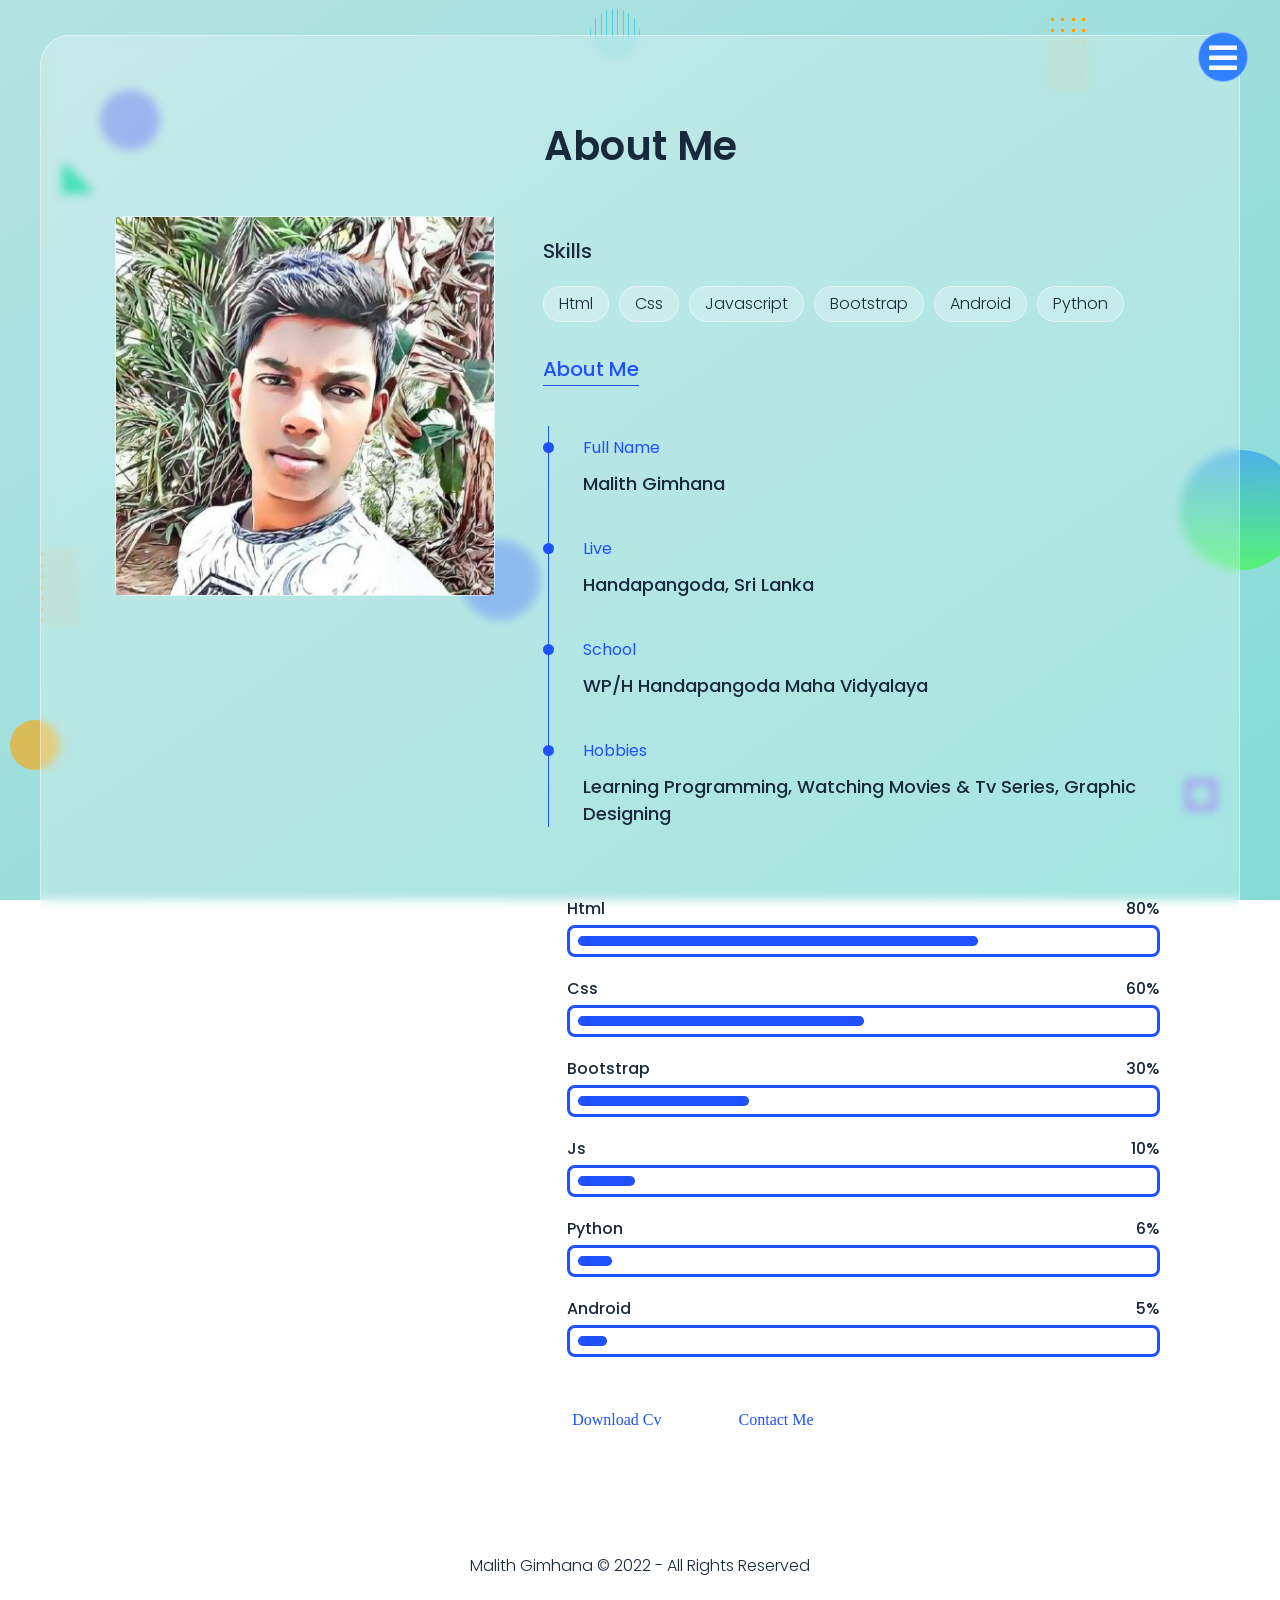
==== commit 58a14add: "Update about.html" ====
--- a/about.html
+++ b/about.html
@@ -141,7 +141,7 @@
                 </div>
                 <div class="timeline-item">
                   <span class="date">Hobbies</span>
-                  <h4>Learning Programming, Video Editing, Graphic Designing</h4>
+                  <h4>Learning Programming, Watching movies & tv series, Graphic Designing</h4>
                 </div>
                 </div>
               </div>
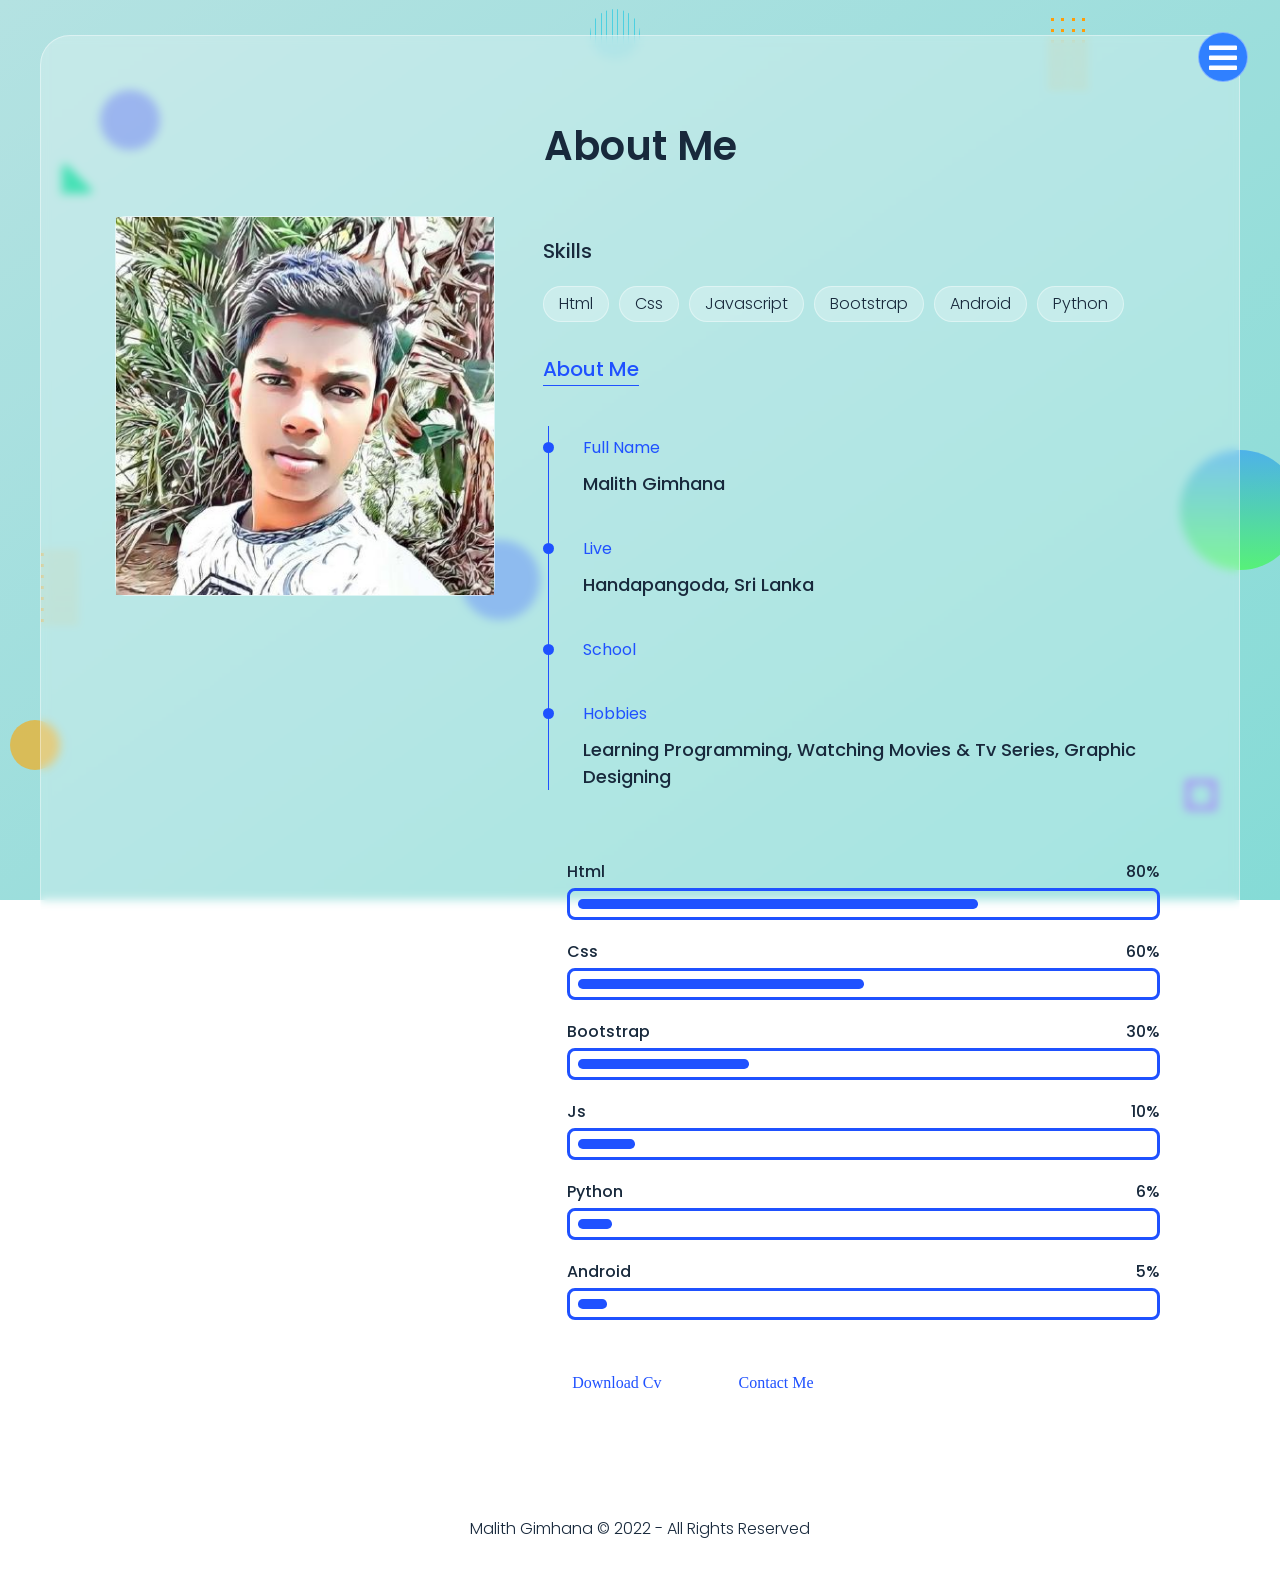
==== commit c26dd084: "Update about.html" ====
--- a/about.html
+++ b/about.html
@@ -137,7 +137,7 @@
                 </div>
                 <div class="timeline-item">
                   <span class="date">School</span>
-                  <h4>WP/H Handapangoda Maha Vidyalaya</h4>
+                  <!--<h4>WP/H Handapangoda Maha Vidyalaya</h4>--->
                 </div>
                 <div class="timeline-item">
                   <span class="date">Hobbies</span>
